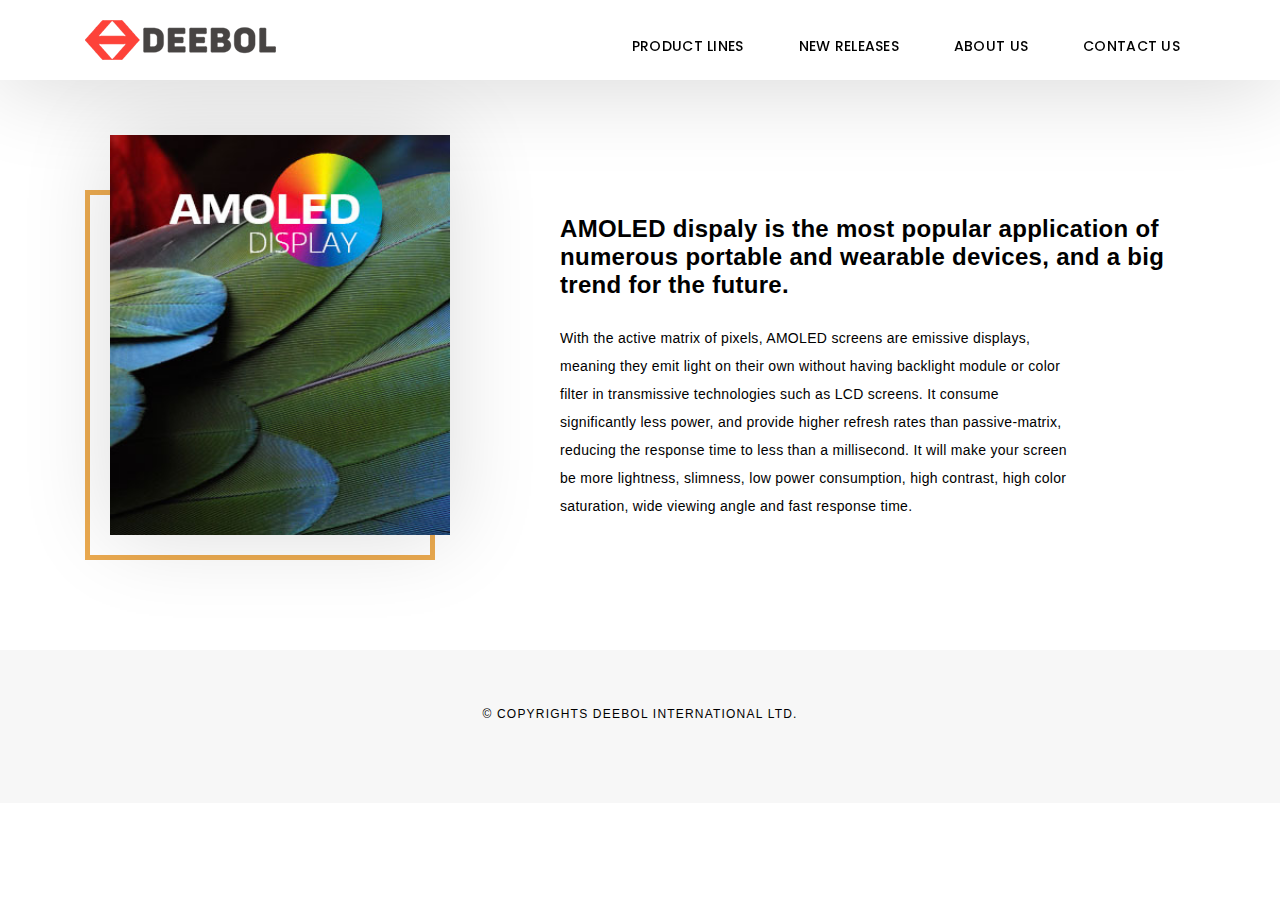
==== index.html @ bd5165ac "homepage update" ====
<!DOCTYPE html>
<html lang="en">

<head>
  <!-- meta -->
  <meta charset="utf-8">
  <meta content="width=device-width, initial-scale=1.0" name="viewport">

  <title>DEEBOL INTERNATIONAL LTD</title>
  <meta content="" name="keywords">
  <meta content="" name="description">

  <!-- Google Fonts -->
  <link href="https://fonts.googleapis.com/css?family=Poppins:300,300i,400,400i,500,500i,600,600i,700,700i|Playfair+Display:400,400i,700,700i,900,900i" rel="stylesheet">

  <!-- Bootstrap CSS File -->
  <link href="lib/bootstrap/css/bootstrap.min.css" rel="stylesheet">

  <!-- Libraries CSS Files -->
  <link href="lib/ionicons/css/ionicons.min.css" rel="stylesheet">
  <link href="lib/owlcarousel/assets/owl.carousel.min.css" rel="stylesheet">
  <link href="lib/magnific-popup/magnific-popup.css" rel="stylesheet">
  <link href="lib/hover/hover.min.css" rel="stylesheet">

  <!-- Main Stylesheet File -->
  <link href="css/style.css" rel="stylesheet">

  <!-- Responsive css -->
  <link href="css/responsive.css" rel="stylesheet">

  <!-- Favicon -->
  <link rel="shortcut icon" href="images/favicon.png">

  <!-- =======================================================
    Theme Name: Folio
    Theme URL: https://bootstrapmade.com/folio-bootstrap-portfolio-template/
    Author: BootstrapMade.com
    Author URL: https://bootstrapmade.com
  ======================================================= -->
</head>

<body>

  <!-- start section navbar -->
  <nav id="main-nav">
    <div class="row">
      <div class="container">

        <div class="logo">
          <a href="index.html"><img src="images/logo.png" alt="logo"></a>
        </div>

        <div class="responsive"><i data-icon="m" class="ion-navicon-round"></i></div>

        <ul class="nav-menu list-unstyled">
          <li><a href="products.html" class="smoothScroll">PRODUCT LINES</a></li>
          <li><a href="news.html" class="smoothScroll">NEW RELEASES</a></li>
          <li><a href="about.html" class="smoothScroll">ABOUT US</a></li>
          <li><a href="contact.html" class="smoothScroll">CONTACT US</a></li>
        </ul>

      </div>
    </div>
  </nav>
  <!-- End section navbar -->


  <!-- start section header -->
  
  <!-- End section header -->


  <!-- start section about us -->
  <div id="ad" class="paddsection">
    <div class="container">
      <div class="row justify-content-between">

        <div class="col-lg-4 ">
          <div class="div-img-bg">
            <div class="ad-img">
              <img src="images/show.jpg" class="img-responsive" alt="ad show">
            </div>
          </div>
        </div>

        <div class="col-lg-7">
          <div class="ad-descr">

            <p class="p-heading">AMOLED dispaly is the most popular application of numerous portable and wearable devices, and a big trend for the future. </p>
            <p class="separator">With the active matrix of pixels, AMOLED screens are emissive displays, meaning they emit light on their own without having backlight module or color filter in transmissive technologies such as LCD screens. It consume significantly less power, and provide higher refresh rates than passive-matrix, reducing the response time to less than a millisecond. It will make your screen be more lightness, slimness, low power consumption, high contrast, high color saturation, wide viewing angle and fast response time.</p>

          </div>

        </div>
      </div>
    </div>
  </div>
  <!-- end section about us -->


  <!-- start section footer -->
  <div id="footer" class="text-center">
    <div class="container">
      <p>&copy; Copyrights Deebol International Ltd.</p>

    </div>
  </div>
  <!-- End section footer -->

  <!-- JavaScript Libraries -->
  <script src="lib/jquery/jquery.min.js"></script>
  <script src="lib/jquery/jquery-migrate.min.js"></script>
  <script src="lib/bootstrap/js/bootstrap.bundle.min.js"></script>
  <script src="lib/typed/typed.js"></script>
  <script src="lib/owlcarousel/owl.carousel.min.js"></script>
  <script src="lib/magnific-popup/magnific-popup.min.js"></script>
  <script src="lib/isotope/isotope.pkgd.min.js"></script>

  <!-- Contact Form JavaScript File -->
  <script src="contactform/contactform.js"></script>

  <!-- Template Main Javascript File -->
  <script src="js/main.js"></script>

</body>

</html>
---- css/style.css ----
/*
  Theme Name: Folio
  Theme URL: https://bootstrapmade.com/folio-bootstrap-portfolio-template/
  Author: BootstrapMade.com
  Author URL: https://bootstrapmade.com
*/

/*  General Styling
/*-----------------------------------------------------------------------------------*/

body {
  background: #ffffff;
  
  font-family: Arial, 'Poppins', helvetica;
  font-size: 15px;
  font-weight: 300;
  line-height: 20px;
  letter-spacing: 0.02em;
  overflow-x: hidden;
  margin: 0 auto;
  padding: 0;
  -moz-box-sizing: border-box;
  -ms-box-sizing: border-box;
  -o-box-sizing: border-box;
  -webkit-box-sizing: border-box;
  box-sizing: border-box;
}

h1, h2, h3, h4, h5, h6 {
  margin: 0;
}

h2 {
  color: #292929;
  font-weight: 600;
}

h4 {
  color: #292929;
  font-size: 14px;
  font-weight: 600;
}

a {
  color: #292929;
  text-decoration: none !important;
  -moz-transition: all 0.5s ease-in-out 0s;
  -ms-transition: all 0.5s ease-in-out 0s;
  -o-transition: all 0.5s ease-in-out 0s;
  -webkit-transition: all 0.5s ease-in-out 0s;
  transition: all 0.5s ease-in-out 0s;
}

a:hover {
  -moz-transition: all 0.5s ease-in-out 0s;
  -ms-transition: all 0.5s ease-in-out 0s;
  -o-transition: all 0.5s ease-in-out 0s;
  -webkit-transition: all 0.5s ease-in-out 0s;
  transition: all 0.5s ease-in-out 0s;
}

a:hover, a:focus {
  color: #EBAA50;
  text-decoration: underline;
}

nav ul li a {
  padding: 2px 0 0 0;
  position: relative;
  display: block;
  font-size: 12px;
  color: #ff0000;
  letter-spacing: 0.1em;
  font-weight: 500;
  line-height: 14px;
  text-transform: uppercase;
  -moz-transition: all 0.5s ease-in-out 0s;
  -ms-transition: all 0.5s ease-in-out 0s;
  -o-transition: all 0.5s ease-in-out 0s;
  -webkit-transition: all 0.5s ease-in-out 0s;
  transition: all 0.5s ease-in-out 0s;
}

p {
  margin: 25px 0;
  padding: 0;
  font-size: 14px;
  color: #000;
  line-height: 28px;
}

::-moz-selection {
  background: #EBAA50;
  color: #fff;
}

::selection {
  background: #EBAA50;
  color: #fff;
}

.btn {
  background: #333;
  border: medium none;
  border-radius: 0;
  color: #fff;
  font-size: 12px;
  height: 50px;
  line-height: 50px;
  padding: 0 30px;
  text-transform: uppercase;
}

.btn:hover, .btn:focus {
  color: #fff;
}

.padDiv {
  padding: 30px 20px;
}

.section-title {
  margin-bottom: 70px;
}

.section-title h2 {
  font-size: 25px;
  letter-spacing: 2px;
  text-transform: uppercase;
}

.form-control {
  background-color: transparent;
  border: 1px solid #999;
  border-radius: 0;
  color: #999999;
  font-size: 12px;
  font-weight: 500;
  height: 50px;
  letter-spacing: 0.1em;
  padding-left: 10px;
  margin: 0 0 25px 0;
  line-height: 14px;
  text-transform: uppercase;
}

.form-control:focus {
  box-shadow: none;
  outline: 0 none;
}

.paddsection {
  padding-top: 90px;
  padding-bottom: 90px;
}

.paddsections {
  padding-top: 90px;
  padding-bottom: 90px !important;
}

.hvr-shutter-in-horizontal::before {
  background: #333;
}

.hvr-shutter-in-horizontal:hover {
  background: #EBAA50;
}

.mb-30 {
  margin-bottom: 30px;
}

/*-----------------------------------------------------------------------------------*/
/*  Navbar Top
/*-----------------------------------------------------------------------------------*/

nav {
  position: fixed;
  background: #fff;
  z-index: 1000;
  width: 100%;
  padding: 20px;
  display: none;
  -webkit-box-shadow: 0px 2px 92px 0px rgba(0, 0, 0, 0.18);
  -moz-box-shadow: 0px 2px 92px 0px rgba(0, 0, 0, 0.18);
  box-shadow: 0px 2px 92px 0px rgba(0, 0, 0, 0.18);
}

.nav-menu {
  float: right;
  line-height: 32px;
  margin-bottom: 0;
  padding-top: 16px;
}

nav ul li {
  float: left;
  margin-right: 15px;
  font-family: Verdana, 'Poppins', sans-serif;
  font-size: 14px;
  margin-left: 40px;
}

nav ul li a {
  padding: 2px 0 0 0;
  position: relative;
  display: block;
  font-size: 14px;
  color: #000;
  font-family: Verdana, 'Poppins', helvetica;
  font-weight: 500;
  line-height: 16px;
  text-transform: uppercase;
  letter-spacing: 0.02em;
  text-transform: capitalize;
}

.logo {
  float: left;
}

.logo img {
  width: 191px;
  height: 40px;
}

.responsive {
  display: none;
  font-size: 23px;
}

.active {
  color: #afafaf;
}

/*----------------------------------------------------------------------------------*/
/*  Header
/*-----------------------------------------------------------------------------------*/


/*-----------------------------------------------------------------------------------*/
/*  Index-Ad
/*-----------------------------------------------------------------------------------*/

#ad {
  width: 100%;
  height: auto;
  background: #fff;
  padding-top: 190px;
}

#ad .div-img-bg {
  padding-bottom: 20px;
  border: 5px solid #EBAA50;
}

#ad .div-img-bg .ad-img img {
  width: 100%;
  box-shadow: 0px 0px 85px 0px rgba(0, 0, 0, 0.14);
  margin-top: -60px;
  margin-left: 20px;
  height: 400px;
  object-fit: cover;
}

#ad .ad-descr .p-heading {
  font-family: Arial,'Playfair Display', serif;
  font-size: 24px;
  font-weight: Bold;
  text-align: left;
}

#ad .ad-descr .separator {
  max-width: 80%;
  margin-bottom: 0;
  text-align: left;
}

/*-----------------------------------------------------------------------------------*/
/*   Services
/*-----------------------------------------------------------------------------------*/

#services {
  background: #f7f7f7;
  position: relative;
  padding-bottom: 80px;
}

.owl-item {
  float: left;
}
.services-block span {
  margin: 10px 0;
  position: relative;
  font-size: 13px;
  color: #292929;
  letter-spacing: 0.1em;
  font-weight: 500;
  text-transform: uppercase;
  display: block;
}

.services-block .separator {
  margin: 0;
  font-size: 13px;
  line-height: 22px;
}

.services-block i {
  font-size: 44px;
  color: #EBAA50;
  line-height: 44px;
}


.services-carousel  .owl-stage-outer {
  overflow: hidden;
}

.services-carousel .owl-dots {
  margin-top: 5px;
  text-align: center;
}

.services-carousel .owl-dot {
  display: inline-block;
  margin: 0 5px;
  width: 12px !important;
  height: 12px !important;
  border-radius: 50%;
  border: 0;
  padding: 0 !important;
  background-color: #ddd;
  cursor: pointer;
}

.services-carousel .owl-dot.active {
  background-color: #EBAA50;
}

.owl-nav {
  display: none;
}


/*-----------------------------------------------------------------------------------*/
/*  Portfolio
/*-----------------------------------------------------------------------------------*/

#portfolio {
  position: relative;
  padding-bottom: 50px;
}



#portfolio .portfolio-list {
  margin: 50px 0 50px 0;
  
}

#portfolio .portfolio-list .nav {
  display: inline-block;
  margin: 0;
}

#portfolio .portfolio-list .nav li {
  margin: 0 40px 0 0;
  float: left;
  font-size: 14px;
  color: #999999;
  line-height: 16px;
  cursor: pointer;
  font-family: 'Poppins', helvetica;
  font-weight: 500;
  letter-spacing: 0.02em;
  text-transform: capitalize;
  -moz-transition: all 0.5s ease-in-out 0s;
  -ms-transition: all 0.5s ease-in-out 0s;
  -o-transition: all 0.5s ease-in-out 0s;
  -webkit-transition: all 0.5s ease-in-out 0s;
  transition: all 0.5s ease-in-out 0s;
}

#portfolio .portfolio-list .nav li:hover, #portfolio .portfolio-list .nav li.filter-active  {
  color: #EBAA50;
  -moz-transition: all 0.5s ease-in-out 0s;
  -ms-transition: all 0.5s ease-in-out 0s;
  -o-transition: all 0.5s ease-in-out 0s;
  -webkit-transition: all 0.5s ease-in-out 0s;
  transition: all 0.5s ease-in-out 0s;
}

#portfolio .portfolio-container {
  display: inline-block;
  margin-bottom: 50px;
  width: 100%;
  
}

.portfolio-thumbnail {
  margin-bottom: 30px;
  overflow: hidden;
}

.portfolio-thumbnail img {
  max-width: 100%;
}

#portfolio .section-note{
  position: relative;
  background-color: pink;
  border-radius:20%;
  
}

/*-----------------------------------------------------------------------------------*/
/*  Journal
/*-----------------------------------------------------------------------------------*/

#journal,  #journal-blog {
  height: auto;
  width: 100%;
  background: #f7f7f7;
  padding-bottom: 60px;
  position: relative;
}

#journal-blog {
  background: #fff;
  padding-bottom: 30px;
}

#journal .journal-block {
  display: inline-block;
  height: auto;
  width: 100%;
  padding-top: 80px;
}

#journal .journal-block .journal-info {
  position: relative;
}

.journal-block .journal-info img {
  max-width: 100%;
}

.journal-block .journal-info .journal-txt {
  padding: 25px 0px;
  position: relative;
}

.journal-block .journal-info .journal-txt h4 a {
  display: block;
  font-size: 19px;
  line-height: 24px;
  margin: 0 0 13px 0;
  font-weight: 500;
  color: #292929;
  -moz-transition: all 0.5s ease-in-out 0s;
  -ms-transition: all 0.5s ease-in-out 0s;
  -o-transition: all 0.5s ease-in-out 0s;
  -webkit-transition: all 0.5s ease-in-out 0s;
  transition: all 0.5s ease-in-out 0s;
}

.journal-block .journal-info .journal-txt h4 a:hover {
  color: #EBAA50;
  -moz-transition: all 0.5s ease-in-out 0s;
  -ms-transition: all 0.5s ease-in-out 0s;
  -o-transition: all 0.5s ease-in-out 0s;
  -webkit-transition: all 0.5s ease-in-out 0s;
  transition: all 0.5s ease-in-out 0s;
}

.journal-block .journal-info .journal-txt p {
  margin: 0;
  font-size: 14px;
  line-height: 24px;
}

/*-----------------------------------------------------------------------------------*/
/*  About-us
/*-----------------------------------------------------------------------------------*/

#about {
  width: 100%;
  height: auto;
  background: #fff;
  padding-top: 190px;
}

#about .div-img-bg {
  padding-top: 10px;
  border: 3px solid #EBAA50;
}

#about .div-img-bg .about-img img {
  width: 100%;
  box-shadow: 0px 0px 85px 0px rgba(0, 0, 0, 0.14);
  margin-bottom: -20px;
  margin-left: 10px;
  height: 400px;
  object-fit: cover;
}

#about .about-descr .p-heading {
  font-family: Arial,'Playfair Display', serif;
  font-size: 24px;
  font-weight: Bold;
  text-align: left;
}

#about .about-descr .separator {
  max-width: 80%;
  margin-bottom: 0;
  text-align: left;
  text-indent:2em;
}

/*-----------------------------------------------------------------------------------*/
/*  Contact
/*-----------------------------------------------------------------------------------*/

#contact {
  height: auto;
  width: 100%;
  padding-top: 190px;
}

.contact-details {
  list-style: none;
  margin: 0;
  padding: 0;
}

.contact-details li {
  padding-bottom: 10px;
}



/*-----------------------------------------------------------------------------------*/
/*  Footer
/*-----------------------------------------------------------------------------------*/

#footer {
  background: #f7f7f7;
  padding-top: 50px;
  padding-bottom: 50px;
}

#footer .socials-media {
  width: 100%;
}

#footer .socials-media ul {
  display: inline-block;
  float: none;
  margin: 0 0 20px 0;
}

#footer .socials-media ul li {
  float: left;
  margin-left: 10px;
  margin-right: 10px;
}

#footer .socials-media ul li a {
  font-size: 24px;
  color: #999;
  letter-spacing: 0.1em;
  font-weight: 500;
  background: transparent;
  text-transform: uppercase;
  -moz-transition: all 0.5s ease-in-out 0s;
  -ms-transition: all 0.5s ease-in-out 0s;
  -o-transition: all 0.5s ease-in-out 0s;
  -webkit-transition: all 0.5s ease-in-out 0s;
  transition: all 0.5s ease-in-out 0s;
}

#footer .socials-media ul li a:hover {
  color: #EBAA50;
  -moz-transition: all 0.5s ease-in-out 0s;
  -ms-transition: all 0.5s ease-in-out 0s;
  -o-transition: all 0.5s ease-in-out 0s;
  -webkit-transition: all 0.5s ease-in-out 0s;
  transition: all 0.5s ease-in-out 0s;
}

#footer p {
  font-size: 12px;
  letter-spacing: 0.1em;
  font-weight: 500;
  margin-top: 0;
  text-transform: uppercase;
}

.credits {
  font-size: 13px;
}
---- css/responsive.css ----
/** Width between 1200x to 0
 *  ~~~~~~~~~~~~~~~~~~~~~~~~~~~~~~~~~~~~
 */

@media (min-width: 1200px) {

}

/** Width between 992px to 1199px
 *  ~~~~~~~~~~~~~~~~~~~~~~~~~~~~~~~~~~~~
 */

@media (min-width: 992px) and (max-width: 1199px) {
  
}

/** Width between 768px to 991px
 *  ~~~~~~~~~~~~~~~~~~~~~~~~~~~~~~~~~~~~
 */

@media (min-width: 768px) and (max-width: 991px) {
  /* Navbar */
  nav {
    padding: 10px 15px;
  }
  .nav-menu {
    margin-top: 40px;
    display: none;
    float: none;
    width: 100%;
  }
  .nav-menu li {
    float: none;
    width: 100%;
    text-align: center;
    border-top: 1px solid #f7f7f7;
    line-height: 45px;
    margin-left: 0;
    padding-top: 10px;
    padding-bottom: 10px;
  }
  .responsive {
    float: right;
    padding-top: 15px;
    display: block;
  }
  /* About */
  .head-info .header-content .cmaster h1 {
    font-size: 32px;
  }
  #about .div-img-bg {
    padding: 0;
  }
  #about .div-img-bg .about-img img {
    margin-top: 0%;
    margin-left: calc(0% - 0px);
  }
  #about .about-descr .p-heading {
    font-size: 20px;
  }
  #about .about-descr .separator {
    max-width: 100%;
    margin-bottom: 0;
  }
  /* portfolio */
  #portfolio .portfolio-list .nav li {
    float: none;
    margin: 20px;
    display: inline-block;
  }
  /* journal */
  #journal .journal-block .journal-info {
    margin-bottom: 30px;
  }
  /* Contact */
  .contact-contact {
    margin-bottom: 30px;
  }
  /* Footer */
  #footer .socials-media ul li {
    margin-right: 0;
    margin-left: 0;
    float: none;
    display: inline-block;
  }
}

/** Width between 767px to 0
 *  ~~~~~~~~~~~~~~~~~~~~~~~~~~~~~~~~~~~~
 */

@media (max-width: 767px) {
  /* Navbar */
  nav {
    padding: 20px 15px;
  }
  .nav-menu {
    margin-top: 40px;
    display: none;
    float: none;
    width: 100%;
  }
  .nav-menu li {
    float: none;
    width: 100%;
    text-align: center;
    border-top: 1px solid #f7f7f7;
    line-height: 45px;
    margin-left: 0;
    padding-top: 10px;
    padding-bottom: 10px;
  }
  .responsive {
    float: right;
    padding-top: 15px;
    display: block;
  }
  /* About */
  .head-info .header-content h1 {
    font-size: 32px;
  }
  #about .div-img-bg {
    padding: 0;
  }
  #about .div-img-bg .about-img img {
    margin-top: 0%;
    margin-left: calc(0% - 0px);
  }
  #about .about-descr .p-heading {
    font-size: 20px;
  }
  #about .about-descr .separator {
    max-width: 100%;
    margin-bottom: 0;
  }
  /* portfolio */
  #portfolio .portfolio-list .nav li {
    float: none;
    margin: 20px;
    display: inline-block;
  }
  /* journal */
  #journal .journal-block .journal-info {
    margin-bottom: 30px;
  }
  /* Contact */
  .contact-contact {
    margin-bottom: 30px;
  }
  /* Footer */
  #footer .socials-media ul li {
    margin-right: 0;
    margin-left: 0;
    float: none;
    display: inline-block;
  }
}

/** Width between 600px to 0
 *  ~~~~~~~~~~~~~~~~~~~~~~~~~~~~~~~~~~~~
 */

@media (max-width: 600px) {
  /* Navbar */
  nav {
    padding: 20px 15px;
  }
  .nav-menu {
    margin-top: 40px;
    display: none;
    float: none;
    width: 100%;
  }
  .nav-menu li {
    float: none;
    width: 100%;
    text-align: center;
    border-top: 1px solid #f7f7f7;
    line-height: 45px;
    margin-left: 0;
    padding-top: 10px;
    padding-bottom: 10px;
  }
  .responsive {
    float: right;
    padding-top: 15px;
    display: block;
  }
  /* About */
  .head-info .header-content h1 {
    font-size: 32px;
  }
  #about .div-img-bg {
    padding: 0;
  }
  #about .div-img-bg .about-img img {
    margin-top: 0%;
    margin-left: calc(0% - 0px);
  }
  #about .about-descr .p-heading {
    font-size: 20px;
  }
  #about .about-descr .separator {
    max-width: 100%;
    margin-bottom: 0;
  }
  /* portfolio */
  #portfolio .portfolio-list .nav li {
    float: none;
    margin: 10px;
    display: inline-block;
  }
  /* journal */
  #journal .journal-block .journal-info {
    margin-bottom: 30px;
  }
  /* Contact */
  .contact-contact {
    margin-bottom: 30px;
  }
  /* Footer */
  #footer .socials-media ul li {
    margin-right: 0;
    margin-left: 0;
    float: none;
    display: inline-block;
  }
}

/** Width between 480px to 0
 *  ~~~~~~~~~~~~~~~~~~~~~~~~~~~~~~~~~~~~
 */

@media (max-width: 480px) {
  /* Navbar */
  nav {
    padding: 20px 15px;
  }
  .nav-menu {
    margin-top: 40px;
    display: none;
    float: none;
    width: 100%;
  }
  .nav-menu li {
    float: none;
    width: 100%;
    text-align: center;
    border-top: 1px solid #f7f7f7;
    line-height: 45px;
    margin-left: 0;
    padding-top: 10px;
    padding-bottom: 10px;
  }
  .responsive {
    float: right;
    padding-top: 15px;
    display: block;
  }
  /* About */
  .head-info .header-content h1 {
    font-size: 32px;
  }
  #about .div-img-bg {
    padding: 0;
  }
  #about .div-img-bg .about-img img {
    margin-top: 0%;
    margin-left: calc(0% - 0px);
  }
  #about .about-descr .p-heading {
    font-size: 20px;
  }
  #about .about-descr .separator {
    max-width: 100%;
    margin-bottom: 0;
  }
  /* portfolio */
  #portfolio .portfolio-list .nav li {
    float: none;
    margin: 20px;
  }
  /* journal */
  #journal .journal-block .journal-info {
    margin-bottom: 30px;
  }
  /* Contact */
  .contact-contact {
    margin-bottom: 30px;
  }
  /* Footer */
  #footer .socials-media ul li {
    margin-right: 0;
    margin-left: 0;
    float: none;
    display: inline-block;
  }
}

/** Width between 320px to 0
 *  ~~~~~~~~~~~~~~~~~~~~~~~~~~~~~~~~~~~~
 */

@media (max-width: 320px) {
  /* Navbar */
  nav {
    padding: 20px 15px;
  }
  .nav-menu {
    margin-top: 40px;
    display: none;
    float: none;
    width: 100%;
  }
  .nav-menu li {
    float: none;
    width: 100%;
    text-align: center;
    border-top: 1px solid #f7f7f7;
    line-height: 45px;
    margin-left: 0;
    padding-top: 10px;
    padding-bottom: 10px;
  }
  .responsive {
    float: right;
    padding-top: 15px;
    display: block;
  }
  /* About */
  .head-info .header-content h1 {
    font-size: 32px;
  }
  #about .div-img-bg {
    padding: 0;
  }
  #about .div-img-bg .about-img img {
    margin-top: 0%;
    margin-left: calc(0% - 0px);
  }
  #about .about-descr .p-heading {
    font-size: 20px;
  }
  #about .about-descr .separator {
    max-width: 100%;
    margin-bottom: 0;
  }
  /* portfolio */
  #portfolio .portfolio-list .nav li {
    float: none;
    margin: 20px;
  }
  /* journal */
  #journal .journal-block .journal-info {
    margin-bottom: 30px;
  }
  /* Contact */
  .contact-contact {
    margin-bottom: 30px;
  }
  /* Footer */
  #footer .socials-media ul li {
    margin-right: 0;
    margin-left: 0;
    float: none;
    display: inline-block;
  }
  /* Single page */
  .entry-comments-body span {
    display: inline-block;
    margin-right: 0;
  }
}
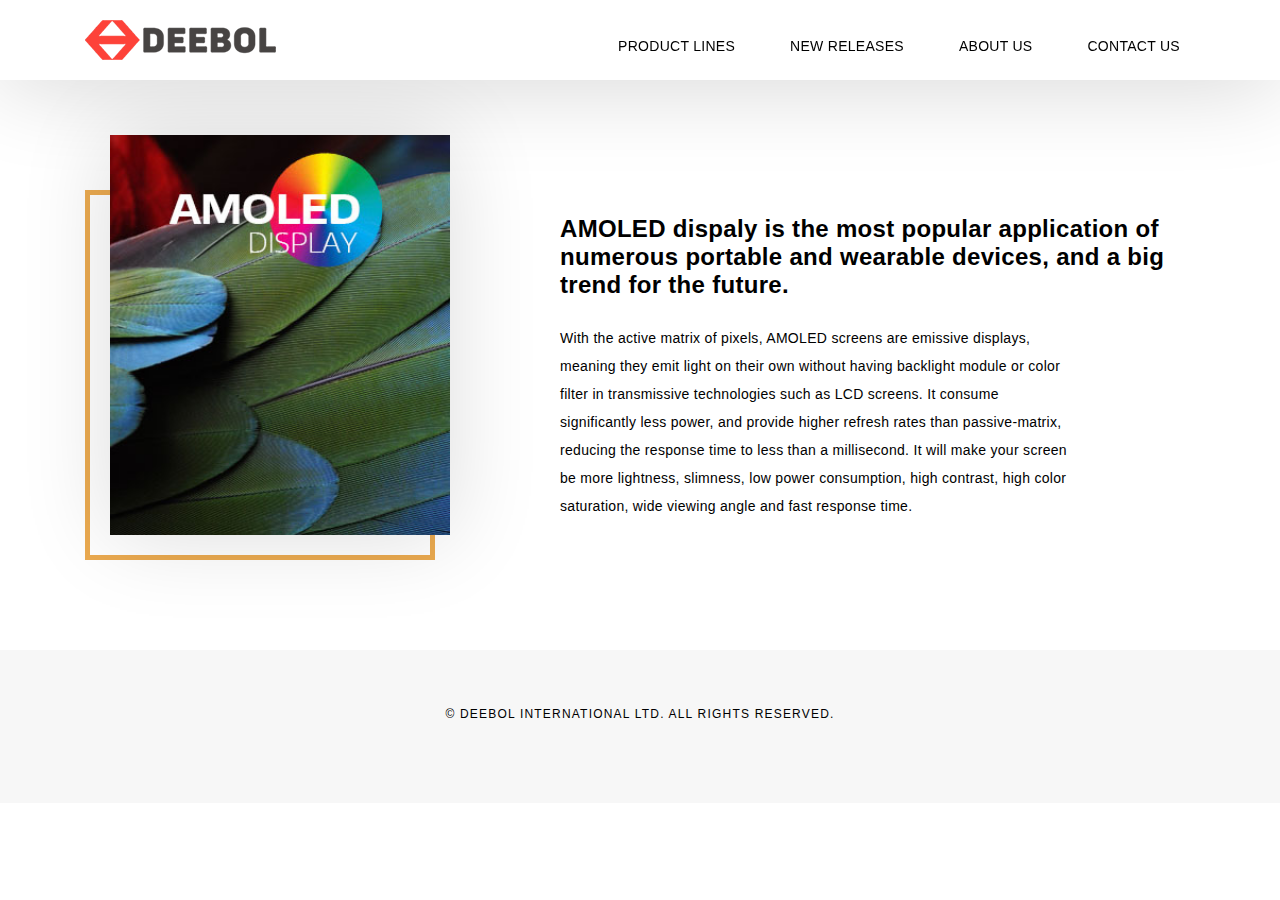
==== commit 18bd9668: "Update index.html" ====
--- a/index.html
+++ b/index.html
@@ -4,14 +4,10 @@
 <head>
   <!-- meta -->
   <meta charset="utf-8">
-  <meta content="width=device-width, initial-scale=1.0" name="viewport">
-
-  <title>DEEBOL INTERNATIONAL LTD</title>
-  <meta content="" name="keywords">
-  <meta content="" name="description">
-
-  <!-- Google Fonts -->
-  <link href="https://fonts.googleapis.com/css?family=Poppins:300,300i,400,400i,500,500i,600,600i,700,700i|Playfair+Display:400,400i,700,700i,900,900i" rel="stylesheet">
+  <meta name="viewport" content="width=device-width, initial-scale=1.0" >
+  <title>Deebol International Ltd</title>
+  <meta name="keywords" content="Deebol" >
+  <meta name="description" content="Deebol international ltd." >
 
   <!-- Bootstrap CSS File -->
   <link href="lib/bootstrap/css/bootstrap.min.css" rel="stylesheet">
@@ -30,13 +26,6 @@
 
   <!-- Favicon -->
   <link rel="shortcut icon" href="images/favicon.png">
-
-  <!-- =======================================================
-    Theme Name: Folio
-    Theme URL: https://bootstrapmade.com/folio-bootstrap-portfolio-template/
-    Author: BootstrapMade.com
-    Author URL: https://bootstrapmade.com
-  ======================================================= -->
 </head>
 
 <body>
@@ -46,10 +35,7 @@
     <div class="row">
       <div class="container">
 
-        <div class="logo">
-          <a href="index.html"><img src="images/logo.png" alt="logo"></a>
-        </div>
-
+        <div class="logo"><a href="index.html"><img src="images/logo.png" alt="logo"></a></div>
         <div class="responsive"><i data-icon="m" class="ion-navicon-round"></i></div>
 
         <ul class="nav-menu list-unstyled">
@@ -64,12 +50,6 @@
   </nav>
   <!-- End section navbar -->
 
-
-  <!-- start section header -->
-  
-  <!-- End section header -->
-
-
   <!-- start section about us -->
   <div id="ad" class="paddsection">
     <div class="container">
@@ -77,21 +57,17 @@
 
         <div class="col-lg-4 ">
           <div class="div-img-bg">
-            <div class="ad-img">
-              <img src="images/show.jpg" class="img-responsive" alt="ad show">
-            </div>
+            <div class="ad-img"><img src="images/show.jpg" class="img-responsive" alt="ad show"></div>
           </div>
         </div>
 
         <div class="col-lg-7">
           <div class="ad-descr">
-
             <p class="p-heading">AMOLED dispaly is the most popular application of numerous portable and wearable devices, and a big trend for the future. </p>
             <p class="separator">With the active matrix of pixels, AMOLED screens are emissive displays, meaning they emit light on their own without having backlight module or color filter in transmissive technologies such as LCD screens. It consume significantly less power, and provide higher refresh rates than passive-matrix, reducing the response time to less than a millisecond. It will make your screen be more lightness, slimness, low power consumption, high contrast, high color saturation, wide viewing angle and fast response time.</p>
+          </div>
+        </div>
 
-          </div>
-
-        </div>
       </div>
     </div>
   </div>
@@ -100,26 +76,19 @@
 
   <!-- start section footer -->
   <div id="footer" class="text-center">
-    <div class="container">
-      <p>&copy; Copyrights Deebol International Ltd.</p>
-
-    </div>
+    <div class="container"><p>&copy; Deebol International Ltd. All Rights Reserved.</p></div>
   </div>
   <!-- End section footer -->
-
+  
   <!-- JavaScript Libraries -->
   <script src="lib/jquery/jquery.min.js"></script>
   <script src="lib/jquery/jquery-migrate.min.js"></script>
   <script src="lib/bootstrap/js/bootstrap.bundle.min.js"></script>
-  <script src="lib/typed/typed.js"></script>
   <script src="lib/owlcarousel/owl.carousel.min.js"></script>
   <script src="lib/magnific-popup/magnific-popup.min.js"></script>
   <script src="lib/isotope/isotope.pkgd.min.js"></script>
 
-  <!-- Contact Form JavaScript File -->
-  <script src="contactform/contactform.js"></script>
-
-  <!-- Template Main Javascript File -->
+  <!-- Main Javascript File -->
   <script src="js/main.js"></script>
 
 </body>
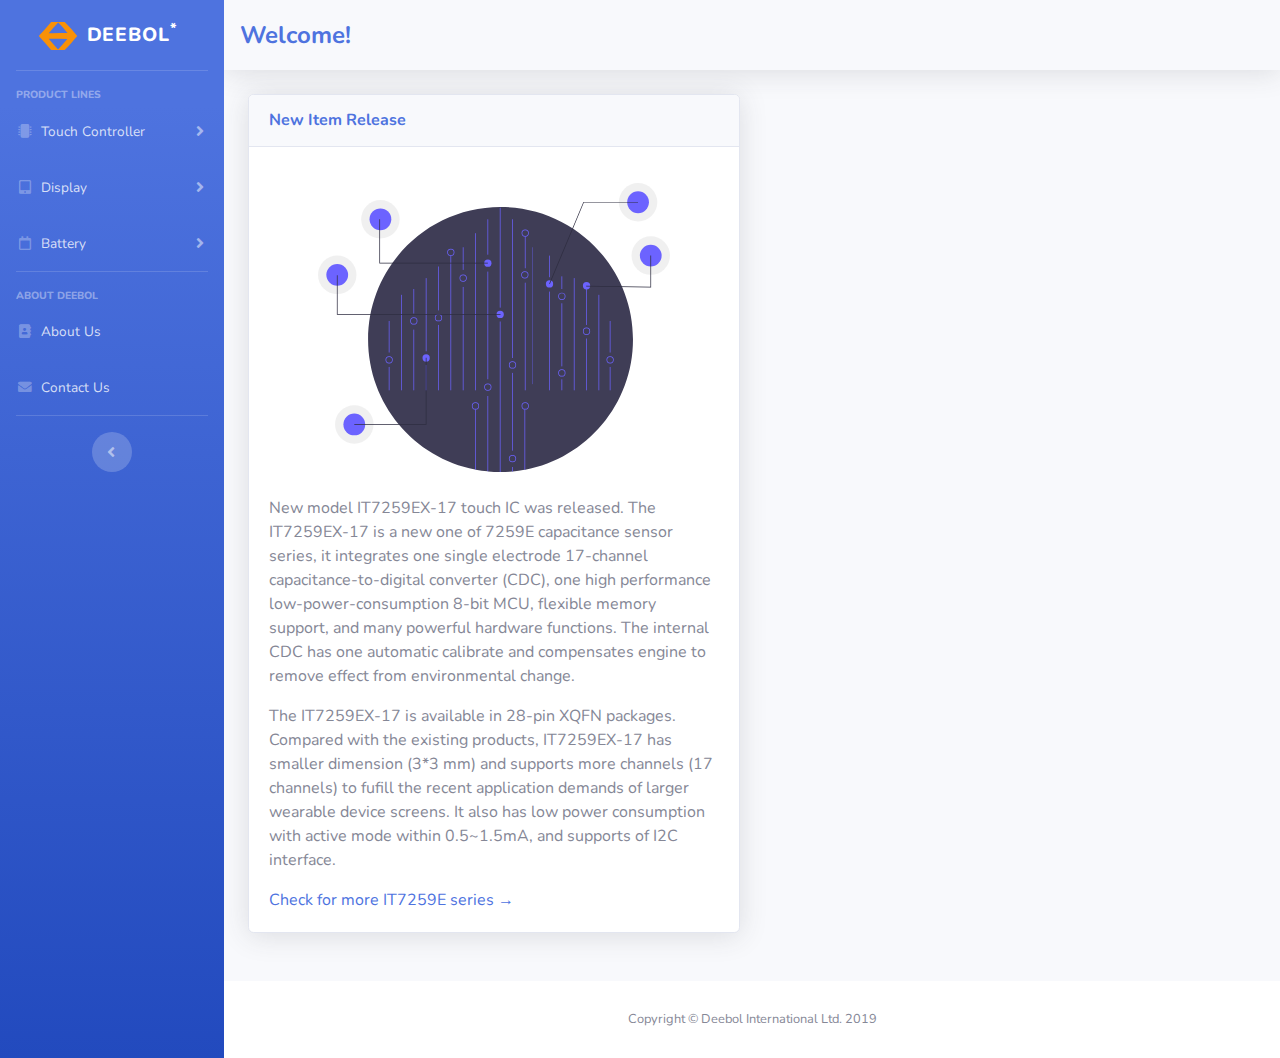
==== commit b27b911d: "UPDATE" ====
--- a/index.html
+++ b/index.html
@@ -1,95 +1,189 @@
 <!DOCTYPE html>
 <html lang="en">
+<head>
+  <meta charset="utf-8">
+  <meta http-equiv="X-UA-Compatible" content="IE=edge">
+  <meta name="viewport" content="width=device-width, initial-scale=1, shrink-to-fit=no">
+  <meta charset="UTF-8">
+  <meta name="keywords" content='DEEBOL, 德意寶, 德意宝'>
+  <meta name="description" content='DEEBOL INTERNATIONAL LTD'>
+   
+  <title>DEEBOL</title>
+  <link rel="shortcut icon" href="images/favicon.png">
 
-<head>
-  <!-- meta -->
-  <meta charset="utf-8">
-  <meta name="viewport" content="width=device-width, initial-scale=1.0" >
-  <title>Deebol International Ltd</title>
-  <meta name="keywords" content="Deebol" >
-  <meta name="description" content="Deebol international ltd." >
+  <!-- Custom fonts & styles-->  
+  <link href="https://fonts.googleapis.com/css?family=Nunito:200,200i,300,300i,400,400i,600,600i,700,700i,800,800i,900,900i" rel="stylesheet"> 
+  <link href="css/fontawesome.all.min.css" rel="stylesheet" type="text/css">
+  <link href="css/sb-admin-2.min.css" rel="stylesheet" type="text/css">
 
-  <!-- Bootstrap CSS File -->
-  <link href="lib/bootstrap/css/bootstrap.min.css" rel="stylesheet">
-
-  <!-- Libraries CSS Files -->
-  <link href="lib/ionicons/css/ionicons.min.css" rel="stylesheet">
-  <link href="lib/owlcarousel/assets/owl.carousel.min.css" rel="stylesheet">
-  <link href="lib/magnific-popup/magnific-popup.css" rel="stylesheet">
-  <link href="lib/hover/hover.min.css" rel="stylesheet">
-
-  <!-- Main Stylesheet File -->
-  <link href="css/style.css" rel="stylesheet">
-
-  <!-- Responsive css -->
-  <link href="css/responsive.css" rel="stylesheet">
-
-  <!-- Favicon -->
-  <link rel="shortcut icon" href="images/favicon.png">
 </head>
 
-<body>
+<body id="page-top">
 
-  <!-- start section navbar -->
-  <nav id="main-nav">
-    <div class="row">
-      <div class="container">
+  <!-- Page Wrapper -->
+  <div id="wrapper">
 
-        <div class="logo"><a href="index.html"><img src="images/logo.png" alt="logo"></a></div>
-        <div class="responsive"><i data-icon="m" class="ion-navicon-round"></i></div>
+    <!-- Sidebar -->
+    <ul class="navbar-nav bg-gradient-primary sidebar sidebar-dark accordion" id="accordionSidebar">
 
-        <ul class="nav-menu list-unstyled">
-          <li><a href="products.html" class="smoothScroll">PRODUCT LINES</a></li>
-          <li><a href="news.html" class="smoothScroll">NEW RELEASES</a></li>
-          <li><a href="about.html" class="smoothScroll">ABOUT US</a></li>
-          <li><a href="contact.html" class="smoothScroll">CONTACT US</a></li>
-        </ul>
+      <!-- Sidebar - Brand -->
+      <a class="sidebar-brand d-flex align-items-center justify-content-center" href="index.html">
+        <div class="sidebar-brand-icon">
+                <img class="img-fluid " style="width: 2.5rem;" src="images/logo.svg" alt="">
+        </div>
+        <div class="sidebar-brand-text mx-2">DEEBOL<sup>*</sup></div>
+      </a>
+
+      <!-- Divider -->
+      <hr class="sidebar-divider">
+
+      <!-- Heading -->
+	  <div class="sidebar-heading">
+        Product Lines
+      </div>
+
+      <!-- Nav Item - Pages Collapse Menu -->
+      <li class="nav-item">
+        <a class="nav-link collapsed" href="#" data-toggle="collapse" data-target="#TouchController" aria-expanded="true" aria-controls="TouchController">
+          <i class="fas fa-fw fa-microchip"></i>
+          <span>Touch Controller</span>
+        </a>
+        <div id="TouchController" class="collapse" aria-labelledby="headingTouchController" data-parent="#accordionSidebar">
+          <div class="bg-white py-2 collapse-inner rounded">
+            <h6 class="collapse-header">Brand of IC:</h6>
+            <a class="collapse-item" href="ite.html">ITE</a>
+          </div>
+        </div>
+      </li>
+	  
+      <!-- Nav Item - Utilities Collapse Menu -->
+      <li class="nav-item">
+        <a class="nav-link collapsed" href="#" data-toggle="collapse" data-target="#Display" aria-expanded="true" aria-controls="Display">
+          <i class="fas fa-fw fa-tablet-alt"></i>
+          <span>Display</span>
+        </a>
+        <div id="Display" class="collapse" aria-labelledby="headingDisplay" data-parent="#accordionSidebar">
+          <div class="bg-white py-2 collapse-inner rounded">
+            <h6 class="collapse-header">List of Display:</h6>
+            <a class="collapse-item" href="display.html">Customized Modules</a>
+          </div>
+        </div>
+      </li>
+	  
+	  <!-- Nav Item - Utilities Collapse Menu -->
+	  <li class="nav-item">
+        <a class="nav-link collapsed" href="#" data-toggle="collapse" data-target="#Battery" aria-expanded="true" aria-controls="Battery">
+          <i class="far fa-fw fa-calendar"></i>
+          <span>Battery</span>
+        </a>
+        <div id="Battery" class="collapse" aria-labelledby="headingBattery" data-parent="#accordionSidebar">
+          <div class="bg-white py-2 collapse-inner rounded">
+            <h6 class="collapse-header">Customized Batteries:</h6>
+            <a class="collapse-item" href="lpb.html">Li-polymer Battery</a>
+          </div>
+        </div>
+      </li>
+
+      <!-- Divider -->
+      <hr class="sidebar-divider">
+
+      <!-- Heading -->
+      <div class="sidebar-heading">
+        About Deebol
+      </div>
+
+     <!-- Nav Item - Tables -->
+      <li class="nav-item">
+        <a class="nav-link" href="about.html">
+          <i class="fas fa-fw fa-address-book"></i>
+          <span>About Us</span></a>
+      </li>
+
+      <!-- Nav Item - Tables -->
+      <li class="nav-item">
+        <a class="nav-link" href="contact.html">
+          <i class="fas fa-fw fa-envelope"></i>
+          <span>Contact Us</span></a>
+      </li>
+
+      <!-- Divider -->
+      <hr class="sidebar-divider d-none d-md-block">
+
+      <!-- Sidebar Toggler (Sidebar) -->
+      <div class="text-center d-none d-md-inline">
+        <button class="rounded-circle border-0" id="sidebarToggle"></button>
+      </div>
+
+    </ul>
+    <!-- End of Sidebar -->
+
+    <!-- Content Wrapper -->
+    <div id="content-wrapper" class="d-flex flex-column">
+
+      <!-- Main Content -->
+      <div id="content">
+
+        <!-- Topbar -->
+		<nav class="navbar navbar-expand navbar-light  topbar mb-4 static-top shadow">
+		<h4 class="m-0 font-weight-bold text-primary">Welcome!</h4>
+		</nav>
+        <!-- End of Topbar -->
+
+        <!-- Begin Page Content -->
+        <div class="container-fluid">
+		
+          <!-- Content Row -->
+          <div class="row">
+
+            <!-- Content Column -->
+			<div class="col-lg-6 mb-4">
+
+              <!-- News -->
+              <div class="card shadow mb-4">
+                <div class="card-header py-3">
+                  <h6 class="m-0 font-weight-bold text-primary">New Item Release</h6>
+                </div>
+                <div class="card-body">
+                  <div class="text-center">
+                    <img class="img-fluid px-3 px-sm-4 mt-3 mb-4" style="width: 25rem;" src="images/news/undraw_hologram_fjwp.svg" alt="">
+                  </div>
+                  <p>New model IT7259EX-17 touch IC was released. The IT7259EX-17 is a new one of 7259E capacitance sensor series,  it integrates one single electrode 17-channel capacitance-to-digital converter (CDC), one high performance low-power-consumption 8-bit MCU, flexible memory support, and many powerful hardware functions. The internal CDC has one automatic calibrate and compensates engine to remove effect from environmental change.</p>
+				  <p>The IT7259EX-17 is available in 28-pin XQFN packages. Compared with the existing products, IT7259EX-17 has smaller dimension (3*3 mm) and supports more channels (17 channels) to fufill the recent application demands of larger wearable device screens. It also has low power consumption with active mode within 0.5~1.5mA, and supports of I2C interface.</p>
+                  <a target="_blank" rel="nofollow" href="ite.html">Check for more IT7259E series &rarr;</a>
+                </div>
+              </div>              
+
+            </div>
+          </div>
+
+        </div>
+        <!-- /.container-fluid -->
 
       </div>
-    </div>
-  </nav>
-  <!-- End section navbar -->
+      <!-- End of Main Content -->
 
-  <!-- start section about us -->
-  <div id="ad" class="paddsection">
-    <div class="container">
-      <div class="row justify-content-between">
-
-        <div class="col-lg-4 ">
-          <div class="div-img-bg">
-            <div class="ad-img"><img src="images/show.jpg" class="img-responsive" alt="ad show"></div>
+      <!-- Footer -->
+      <footer class="sticky-footer bg-white">
+        <div class="container my-auto">
+          <div class="copyright text-center my-auto">
+            <span>Copyright &copy; Deebol International Ltd. 2019</span>
           </div>
         </div>
+      </footer>
+      <!-- End of Footer -->
 
-        <div class="col-lg-7">
-          <div class="ad-descr">
-            <p class="p-heading">AMOLED dispaly is the most popular application of numerous portable and wearable devices, and a big trend for the future. </p>
-            <p class="separator">With the active matrix of pixels, AMOLED screens are emissive displays, meaning they emit light on their own without having backlight module or color filter in transmissive technologies such as LCD screens. It consume significantly less power, and provide higher refresh rates than passive-matrix, reducing the response time to less than a millisecond. It will make your screen be more lightness, slimness, low power consumption, high contrast, high color saturation, wide viewing angle and fast response time.</p>
-          </div>
-        </div>
+    </div>
+    <!-- End of Content Wrapper -->
 
-      </div>
-    </div>
   </div>
-  <!-- end section about us -->
+  <!-- End of Page Wrapper -->
 
+  <!-- Bootstrap core JavaScript-->
+        <script src="js/jquery-3.4.1.min.js"></script>
+        <script src="js/bootstrap.bundle.min.js"></script>
 
-  <!-- start section footer -->
-  <div id="footer" class="text-center">
-    <div class="container"><p>&copy; Deebol International Ltd. All Rights Reserved.</p></div>
-  </div>
-  <!-- End section footer -->
-  
-  <!-- JavaScript Libraries -->
-  <script src="lib/jquery/jquery.min.js"></script>
-  <script src="lib/jquery/jquery-migrate.min.js"></script>
-  <script src="lib/bootstrap/js/bootstrap.bundle.min.js"></script>
-  <script src="lib/owlcarousel/owl.carousel.min.js"></script>
-  <script src="lib/magnific-popup/magnific-popup.min.js"></script>
-  <script src="lib/isotope/isotope.pkgd.min.js"></script>
-
-  <!-- Main Javascript File -->
-  <script src="js/main.js"></script>
+  <!-- Custom scripts for all pages-->
+        <script src="js/sb-admin-2.min.js"></script>
 
 </body>
 
--- a/css/sb-admin-2.min.css
+++ b/css/sb-admin-2.min.css
@@ -0,0 +1,10 @@
+/*!
+ * Start Bootstrap - SB Admin 2 v4.0.7 (https://startbootstrap.com/template-overviews/sb-admin-2)
+ * Copyright 2013-2019 Start Bootstrap
+ * Licensed under MIT (https://github.com/BlackrockDigital/startbootstrap-sb-admin-2/blob/master/LICENSE)
+ *//*!
+ * Bootstrap v4.3.1 (https://getbootstrap.com/)
+ * Copyright 2011-2019 The Bootstrap Authors
+ * Copyright 2011-2019 Twitter, Inc.
+ * Licensed under MIT (https://github.com/twbs/bootstrap/blob/master/LICENSE)
+ */:root{--blue:#4e73df;--indigo:#6610f2;--purple:#6f42c1;--pink:#e83e8c;--red:#e74a3b;--orange:#fd7e14;--yellow:#f6c23e;--green:#1cc88a;--teal:#20c9a6;--cyan:#36b9cc;--white:#fff;--gray:#858796;--gray-dark:#5a5c69;--primary:#4e73df;--secondary:#858796;--success:#1cc88a;--info:#36b9cc;--warning:#f6c23e;--danger:#e74a3b;--light:#f8f9fc;--dark:#5a5c69;--breakpoint-xs:0;--breakpoint-sm:576px;--breakpoint-md:768px;--breakpoint-lg:992px;--breakpoint-xl:1200px;--font-family-sans-serif:"Nunito",-apple-system,BlinkMacSystemFont,"Segoe UI",Roboto,"Helvetica Neue",Arial,sans-serif,"Apple Color Emoji","Segoe UI Emoji","Segoe UI Symbol","Noto Color Emoji";--font-family-monospace:SFMono-Regular,Menlo,Monaco,Consolas,"Liberation Mono","Courier New",monospace}*,::after,::before{box-sizing:border-box}html{font-family:sans-serif;line-height:1.15;-webkit-text-size-adjust:100%;-webkit-tap-highlight-color:transparent}article,aside,figcaption,figure,footer,header,hgroup,main,nav,section{display:block}body{margin:0;font-family:Nunito,-apple-system,BlinkMacSystemFont,"Segoe UI",Roboto,"Helvetica Neue",Arial,sans-serif,"Apple Color Emoji","Segoe UI Emoji","Segoe UI Symbol","Noto Color Emoji";font-size:1rem;font-weight:400;line-height:1.5;color:#858796;text-align:left;background-color:#fff}[tabindex="-1"]:focus{outline:0!important}hr{box-sizing:content-box;height:0;overflow:visible}h1,h2,h3,h4,h5,h6{margin-top:0;margin-bottom:.5rem}p{margin-top:0;margin-bottom:1rem}abbr[data-original-title],abbr[title]{text-decoration:underline;-webkit-text-decoration:underline dotted;text-decoration:underline dotted;cursor:help;border-bottom:0;-webkit-text-decoration-skip-ink:none;text-decoration-skip-ink:none}address{margin-bottom:1rem;font-style:normal;line-height:inherit}dl,ol,ul{margin-top:0;margin-bottom:1rem}ol ol,ol ul,ul ol,ul ul{margin-bottom:0}dt{font-weight:700}dd{margin-bottom:.5rem;margin-left:0}blockquote{margin:0 0 1rem}b,strong{font-weight:bolder}small{font-size:80%}sub,sup{position:relative;font-size:75%;line-height:0;vertical-align:baseline}sub{bottom:-.25em}sup{top:-.5em}a{color:#4e73df;text-decoration:none;background-color:transparent}a:hover{color:#224abe;text-decoration:underline}a:not([href]):not([tabindex]){color:inherit;text-decoration:none}a:not([href]):not([tabindex]):focus,a:not([href]):not([tabindex]):hover{color:inherit;text-decoration:none}a:not([href]):not([tabindex]):focus{outline:0}code,kbd,pre,samp{font-family:SFMono-Regular,Menlo,Monaco,Consolas,"Liberation Mono","Courier New",monospace;font-size:1em}pre{margin-top:0;margin-bottom:1rem;overflow:auto}figure{margin:0 0 1rem}img{vertical-align:middle;border-style:none}svg{overflow:hidden;vertical-align:middle}table{border-collapse:collapse}caption{padding-top:.75rem;padding-bottom:.75rem;color:#858796;text-align:left;caption-side:bottom}th{text-align:inherit}label{display:inline-block;margin-bottom:.5rem}button{border-radius:0}button:focus{outline:1px dotted;outline:5px auto -webkit-focus-ring-color}button,input,optgroup,select,textarea{margin:0;font-family:inherit;font-size:inherit;line-height:inherit}button,input{overflow:visible}button,select{text-transform:none}select{word-wrap:normal}[type=button],[type=reset],[type=submit],button{-webkit-appearance:button}[type=button]:not(:disabled),[type=reset]:not(:disabled),[type=submit]:not(:disabled),button:not(:disabled){cursor:pointer}[type=button]::-moz-focus-inner,[type=reset]::-moz-focus-inner,[type=submit]::-moz-focus-inner,button::-moz-focus-inner{padding:0;border-style:none}input[type=checkbox],input[type=radio]{box-sizing:border-box;padding:0}input[type=date],input[type=datetime-local],input[type=month],input[type=time]{-webkit-appearance:listbox}textarea{overflow:auto;resize:vertical}fieldset{min-width:0;padding:0;margin:0;border:0}legend{display:block;width:100%;max-width:100%;padding:0;margin-bottom:.5rem;font-size:1.5rem;line-height:inherit;color:inherit;white-space:normal}progress{vertical-align:baseline}[type=number]::-webkit-inner-spin-button,[type=number]::-webkit-outer-spin-button{height:auto}[type=search]{outline-offset:-2px;-webkit-appearance:none}[type=search]::-webkit-search-decoration{-webkit-appearance:none}::-webkit-file-upload-button{font:inherit;-webkit-appearance:button}output{display:inline-block}summary{display:list-item;cursor:pointer}template{display:none}[hidden]{display:none!important}.h1,.h2,.h3,.h4,.h5,.h6,h1,h2,h3,h4,h5,h6{margin-bottom:.5rem;font-weight:400;line-height:1.2}.h1,h1{font-size:2.5rem}.h2,h2{font-size:2rem}.h3,h3{font-size:1.75rem}.h4,h4{font-size:1.5rem}.h5,h5{font-size:1.25rem}.h6,h6{font-size:1rem}.lead{font-size:1.25rem;font-weight:300}.display-1{font-size:6rem;font-weight:300;line-height:1.2}.display-2{font-size:5.5rem;font-weight:300;line-height:1.2}.display-3{font-size:4.5rem;font-weight:300;line-height:1.2}.display-4{font-size:3.5rem;font-weight:300;line-height:1.2}hr{margin-top:1rem;margin-bottom:1rem;border:0;border-top:1px solid rgba(0,0,0,.1)}.small,small{font-size:80%;font-weight:400}.mark,mark{padding:.2em;background-color:#fcf8e3}.list-unstyled{padding-left:0;list-style:none}.list-inline{padding-left:0;list-style:none}.list-inline-item{display:inline-block}.list-inline-item:not(:last-child){margin-right:.5rem}.initialism{font-size:90%;text-transform:uppercase}.blockquote{margin-bottom:1rem;font-size:1.25rem}.blockquote-footer{display:block;font-size:80%;color:#858796}.blockquote-footer::before{content:"\2014\00A0"}.img-fluid{max-width:100%;height:auto}.img-thumbnail{padding:.25rem;background-color:#fff;border:1px solid #dddfeb;border-radius:.35rem;max-width:100%;height:auto}.figure{display:inline-block}.figure-img{margin-bottom:.5rem;line-height:1}.figure-caption{font-size:90%;color:#858796}code{font-size:87.5%;color:#e83e8c;word-break:break-word}a>code{color:inherit}kbd{padding:.2rem .4rem;font-size:87.5%;color:#fff;background-color:#3a3b45;border-radius:.2rem}kbd kbd{padding:0;font-size:100%;font-weight:700}pre{display:block;font-size:87.5%;color:#3a3b45}pre code{font-size:inherit;color:inherit;word-break:normal}.pre-scrollable{max-height:340px;overflow-y:scroll}.container{width:100%;padding-right:.75rem;padding-left:.75rem;margin-right:auto;margin-left:auto}@media (min-width:576px){.container{max-width:540px}}@media (min-width:768px){.container{max-width:720px}}@media (min-width:992px){.container{max-width:960px}}@media (min-width:1200px){.container{max-width:1140px}}.container-fluid{width:100%;padding-right:.75rem;padding-left:.75rem;margin-right:auto;margin-left:auto}.row{display:flex;flex-wrap:wrap;margin-right:-.75rem;margin-left:-.75rem}.no-gutters{margin-right:0;margin-left:0}.no-gutters>.col,.no-gutters>[class*=col-]{padding-right:0;padding-left:0}.col,.col-1,.col-10,.col-11,.col-12,.col-2,.col-3,.col-4,.col-5,.col-6,.col-7,.col-8,.col-9,.col-auto,.col-lg,.col-lg-1,.col-lg-10,.col-lg-11,.col-lg-12,.col-lg-2,.col-lg-3,.col-lg-4,.col-lg-5,.col-lg-6,.col-lg-7,.col-lg-8,.col-lg-9,.col-lg-auto,.col-md,.col-md-1,.col-md-10,.col-md-11,.col-md-12,.col-md-2,.col-md-3,.col-md-4,.col-md-5,.col-md-6,.col-md-7,.col-md-8,.col-md-9,.col-md-auto,.col-sm,.col-sm-1,.col-sm-10,.col-sm-11,.col-sm-12,.col-sm-2,.col-sm-3,.col-sm-4,.col-sm-5,.col-sm-6,.col-sm-7,.col-sm-8,.col-sm-9,.col-sm-auto,.col-xl,.col-xl-1,.col-xl-10,.col-xl-11,.col-xl-12,.col-xl-2,.col-xl-3,.col-xl-4,.col-xl-5,.col-xl-6,.col-xl-7,.col-xl-8,.col-xl-9,.col-xl-auto{position:relative;width:100%;padding-right:.75rem;padding-left:.75rem}.col{flex-basis:0;flex-grow:1;max-width:100%}.col-auto{flex:0 0 auto;width:auto;max-width:100%}.col-1{flex:0 0 8.33333%;max-width:8.33333%}.col-2{flex:0 0 16.66667%;max-width:16.66667%}.col-3{flex:0 0 25%;max-width:25%}.col-4{flex:0 0 33.33333%;max-width:33.33333%}.col-5{flex:0 0 41.66667%;max-width:41.66667%}.col-6{flex:0 0 50%;max-width:50%}.col-7{flex:0 0 58.33333%;max-width:58.33333%}.col-8{flex:0 0 66.66667%;max-width:66.66667%}.col-9{flex:0 0 75%;max-width:75%}.col-10{flex:0 0 83.33333%;max-width:83.33333%}.col-11{flex:0 0 91.66667%;max-width:91.66667%}.col-12{flex:0 0 100%;max-width:100%}.order-first{order:-1}.order-last{order:13}.order-0{order:0}.order-1{order:1}.order-2{order:2}.order-3{order:3}.order-4{order:4}.order-5{order:5}.order-6{order:6}.order-7{order:7}.order-8{order:8}.order-9{order:9}.order-10{order:10}.order-11{order:11}.order-12{order:12}.offset-1{margin-left:8.33333%}.offset-2{margin-left:16.66667%}.offset-3{margin-left:25%}.offset-4{margin-left:33.33333%}.offset-5{margin-left:41.66667%}.offset-6{margin-left:50%}.offset-7{margin-left:58.33333%}.offset-8{margin-left:66.66667%}.offset-9{margin-left:75%}.offset-10{margin-left:83.33333%}.offset-11{margin-left:91.66667%}@media (min-width:576px){.col-sm{flex-basis:0;flex-grow:1;max-width:100%}.col-sm-auto{flex:0 0 auto;width:auto;max-width:100%}.col-sm-1{flex:0 0 8.33333%;max-width:8.33333%}.col-sm-2{flex:0 0 16.66667%;max-width:16.66667%}.col-sm-3{flex:0 0 25%;max-width:25%}.col-sm-4{flex:0 0 33.33333%;max-width:33.33333%}.col-sm-5{flex:0 0 41.66667%;max-width:41.66667%}.col-sm-6{flex:0 0 50%;max-width:50%}.col-sm-7{flex:0 0 58.33333%;max-width:58.33333%}.col-sm-8{flex:0 0 66.66667%;max-width:66.66667%}.col-sm-9{flex:0 0 75%;max-width:75%}.col-sm-10{flex:0 0 83.33333%;max-width:83.33333%}.col-sm-11{flex:0 0 91.66667%;max-width:91.66667%}.col-sm-12{flex:0 0 100%;max-width:100%}.order-sm-first{order:-1}.order-sm-last{order:13}.order-sm-0{order:0}.order-sm-1{order:1}.order-sm-2{order:2}.order-sm-3{order:3}.order-sm-4{order:4}.order-sm-5{order:5}.order-sm-6{order:6}.order-sm-7{order:7}.order-sm-8{order:8}.order-sm-9{order:9}.order-sm-10{order:10}.order-sm-11{order:11}.order-sm-12{order:12}.offset-sm-0{margin-left:0}.offset-sm-1{margin-left:8.33333%}.offset-sm-2{margin-left:16.66667%}.offset-sm-3{margin-left:25%}.offset-sm-4{margin-left:33.33333%}.offset-sm-5{margin-left:41.66667%}.offset-sm-6{margin-left:50%}.offset-sm-7{margin-left:58.33333%}.offset-sm-8{margin-left:66.66667%}.offset-sm-9{margin-left:75%}.offset-sm-10{margin-left:83.33333%}.offset-sm-11{margin-left:91.66667%}}@media (min-width:768px){.col-md{flex-basis:0;flex-grow:1;max-width:100%}.col-md-auto{flex:0 0 auto;width:auto;max-width:100%}.col-md-1{flex:0 0 8.33333%;max-width:8.33333%}.col-md-2{flex:0 0 16.66667%;max-width:16.66667%}.col-md-3{flex:0 0 25%;max-width:25%}.col-md-4{flex:0 0 33.33333%;max-width:33.33333%}.col-md-5{flex:0 0 41.66667%;max-width:41.66667%}.col-md-6{flex:0 0 50%;max-width:50%}.col-md-7{flex:0 0 58.33333%;max-width:58.33333%}.col-md-8{flex:0 0 66.66667%;max-width:66.66667%}.col-md-9{flex:0 0 75%;max-width:75%}.col-md-10{flex:0 0 83.33333%;max-width:83.33333%}.col-md-11{flex:0 0 91.66667%;max-width:91.66667%}.col-md-12{flex:0 0 100%;max-width:100%}.order-md-first{order:-1}.order-md-last{order:13}.order-md-0{order:0}.order-md-1{order:1}.order-md-2{order:2}.order-md-3{order:3}.order-md-4{order:4}.order-md-5{order:5}.order-md-6{order:6}.order-md-7{order:7}.order-md-8{order:8}.order-md-9{order:9}.order-md-10{order:10}.order-md-11{order:11}.order-md-12{order:12}.offset-md-0{margin-left:0}.offset-md-1{margin-left:8.33333%}.offset-md-2{margin-left:16.66667%}.offset-md-3{margin-left:25%}.offset-md-4{margin-left:33.33333%}.offset-md-5{margin-left:41.66667%}.offset-md-6{margin-left:50%}.offset-md-7{margin-left:58.33333%}.offset-md-8{margin-left:66.66667%}.offset-md-9{margin-left:75%}.offset-md-10{margin-left:83.33333%}.offset-md-11{margin-left:91.66667%}}@media (min-width:992px){.col-lg{flex-basis:0;flex-grow:1;max-width:100%}.col-lg-auto{flex:0 0 auto;width:auto;max-width:100%}.col-lg-1{flex:0 0 8.33333%;max-width:8.33333%}.col-lg-2{flex:0 0 16.66667%;max-width:16.66667%}.col-lg-3{flex:0 0 25%;max-width:25%}.col-lg-4{flex:0 0 33.33333%;max-width:33.33333%}.col-lg-5{flex:0 0 41.66667%;max-width:41.66667%}.col-lg-6{flex:0 0 50%;max-width:50%}.col-lg-7{flex:0 0 58.33333%;max-width:58.33333%}.col-lg-8{flex:0 0 66.66667%;max-width:66.66667%}.col-lg-9{flex:0 0 75%;max-width:75%}.col-lg-10{flex:0 0 83.33333%;max-width:83.33333%}.col-lg-11{flex:0 0 91.66667%;max-width:91.66667%}.col-lg-12{flex:0 0 100%;max-width:100%}.order-lg-first{order:-1}.order-lg-last{order:13}.order-lg-0{order:0}.order-lg-1{order:1}.order-lg-2{order:2}.order-lg-3{order:3}.order-lg-4{order:4}.order-lg-5{order:5}.order-lg-6{order:6}.order-lg-7{order:7}.order-lg-8{order:8}.order-lg-9{order:9}.order-lg-10{order:10}.order-lg-11{order:11}.order-lg-12{order:12}.offset-lg-0{margin-left:0}.offset-lg-1{margin-left:8.33333%}.offset-lg-2{margin-left:16.66667%}.offset-lg-3{margin-left:25%}.offset-lg-4{margin-left:33.33333%}.offset-lg-5{margin-left:41.66667%}.offset-lg-6{margin-left:50%}.offset-lg-7{margin-left:58.33333%}.offset-lg-8{margin-left:66.66667%}.offset-lg-9{margin-left:75%}.offset-lg-10{margin-left:83.33333%}.offset-lg-11{margin-left:91.66667%}}@media (min-width:1200px){.col-xl{flex-basis:0;flex-grow:1;max-width:100%}.col-xl-auto{flex:0 0 auto;width:auto;max-width:100%}.col-xl-1{flex:0 0 8.33333%;max-width:8.33333%}.col-xl-2{flex:0 0 16.66667%;max-width:16.66667%}.col-xl-3{flex:0 0 25%;max-width:25%}.col-xl-4{flex:0 0 33.33333%;max-width:33.33333%}.col-xl-5{flex:0 0 41.66667%;max-width:41.66667%}.col-xl-6{flex:0 0 50%;max-width:50%}.col-xl-7{flex:0 0 58.33333%;max-width:58.33333%}.col-xl-8{flex:0 0 66.66667%;max-width:66.66667%}.col-xl-9{flex:0 0 75%;max-width:75%}.col-xl-10{flex:0 0 83.33333%;max-width:83.33333%}.col-xl-11{flex:0 0 91.66667%;max-width:91.66667%}.col-xl-12{flex:0 0 100%;max-width:100%}.order-xl-first{order:-1}.order-xl-last{order:13}.order-xl-0{order:0}.order-xl-1{order:1}.order-xl-2{order:2}.order-xl-3{order:3}.order-xl-4{order:4}.order-xl-5{order:5}.order-xl-6{order:6}.order-xl-7{order:7}.order-xl-8{order:8}.order-xl-9{order:9}.order-xl-10{order:10}.order-xl-11{order:11}.order-xl-12{order:12}.offset-xl-0{margin-left:0}.offset-xl-1{margin-left:8.33333%}.offset-xl-2{margin-left:16.66667%}.offset-xl-3{margin-left:25%}.offset-xl-4{margin-left:33.33333%}.offset-xl-5{margin-left:41.66667%}.offset-xl-6{margin-left:50%}.offset-xl-7{margin-left:58.33333%}.offset-xl-8{margin-left:66.66667%}.offset-xl-9{margin-left:75%}.offset-xl-10{margin-left:83.33333%}.offset-xl-11{margin-left:91.66667%}}.table{width:100%;margin-bottom:1rem;color:#858796}.table td,.table th{padding:.75rem;vertical-align:top;border-top:1px solid #e3e6f0}.table thead th{vertical-align:bottom;border-bottom:2px solid #e3e6f0}.table tbody+tbody{border-top:2px solid #e3e6f0}.table-sm td,.table-sm th{padding:.3rem}.table-bordered{border:1px solid #e3e6f0}.table-bordered td,.table-bordered th{border:1px solid #e3e6f0}.table-bordered thead td,.table-bordered thead th{border-bottom-width:2px}.table-borderless tbody+tbody,.table-borderless td,.table-borderless th,.table-borderless thead th{border:0}.table-striped tbody tr:nth-of-type(odd){background-color:rgba(0,0,0,.05)}.table-hover tbody tr:hover{color:#858796;background-color:rgba(0,0,0,.075)}.table-primary,.table-primary>td,.table-primary>th{background-color:#cdd8f6}.table-primary tbody+tbody,.table-primary td,.table-primary th,.table-primary thead th{border-color:#a3b6ee}.table-hover .table-primary:hover{background-color:#b7c7f2}.table-hover .table-primary:hover>td,.table-hover .table-primary:hover>th{background-color:#b7c7f2}.table-secondary,.table-secondary>td,.table-secondary>th{background-color:#dddde2}.table-secondary tbody+tbody,.table-secondary td,.table-secondary th,.table-secondary thead th{border-color:#c0c1c8}.table-hover .table-secondary:hover{background-color:#cfcfd6}.table-hover .table-secondary:hover>td,.table-hover .table-secondary:hover>th{background-color:#cfcfd6}.table-success,.table-success>td,.table-success>th{background-color:#bff0de}.table-success tbody+tbody,.table-success td,.table-success th,.table-success thead th{border-color:#89e2c2}.table-hover .table-success:hover{background-color:#aaebd3}.table-hover .table-success:hover>td,.table-hover .table-success:hover>th{background-color:#aaebd3}.table-info,.table-info>td,.table-info>th{background-color:#c7ebf1}.table-info tbody+tbody,.table-info td,.table-info th,.table-info thead th{border-color:#96dbe4}.table-hover .table-info:hover{background-color:#b3e4ec}.table-hover .table-info:hover>td,.table-hover .table-info:hover>th{background-color:#b3e4ec}.table-warning,.table-warning>td,.table-warning>th{background-color:#fceec9}.table-warning tbody+tbody,.table-warning td,.table-warning th,.table-warning thead th{border-color:#fadf9b}.table-hover .table-warning:hover{background-color:#fbe6b1}.table-hover .table-warning:hover>td,.table-hover .table-warning:hover>th{background-color:#fbe6b1}.table-danger,.table-danger>td,.table-danger>th{background-color:#f8ccc8}.table-danger tbody+tbody,.table-danger td,.table-danger th,.table-danger thead th{border-color:#f3a199}.table-hover .table-danger:hover{background-color:#f5b7b1}.table-hover .table-danger:hover>td,.table-hover .table-danger:hover>th{background-color:#f5b7b1}.table-light,.table-light>td,.table-light>th{background-color:#fdfdfe}.table-light tbody+tbody,.table-light td,.table-light th,.table-light thead th{border-color:#fbfcfd}.table-hover .table-light:hover{background-color:#ececf6}.table-hover .table-light:hover>td,.table-hover .table-light:hover>th{background-color:#ececf6}.table-dark,.table-dark>td,.table-dark>th{background-color:#d1d1d5}.table-dark tbody+tbody,.table-dark td,.table-dark th,.table-dark thead th{border-color:#a9aab1}.table-hover .table-dark:hover{background-color:#c4c4c9}.table-hover .table-dark:hover>td,.table-hover .table-dark:hover>th{background-color:#c4c4c9}.table-active,.table-active>td,.table-active>th{background-color:rgba(0,0,0,.075)}.table-hover .table-active:hover{background-color:rgba(0,0,0,.075)}.table-hover .table-active:hover>td,.table-hover .table-active:hover>th{background-color:rgba(0,0,0,.075)}.table .thead-dark th{color:#fff;background-color:#5a5c69;border-color:#6c6e7e}.table .thead-light th{color:#6e707e;background-color:#eaecf4;border-color:#e3e6f0}.table-dark{color:#fff;background-color:#5a5c69}.table-dark td,.table-dark th,.table-dark thead th{border-color:#6c6e7e}.table-dark.table-bordered{border:0}.table-dark.table-striped tbody tr:nth-of-type(odd){background-color:rgba(255,255,255,.05)}.table-dark.table-hover tbody tr:hover{color:#fff;background-color:rgba(255,255,255,.075)}@media (max-width:575.98px){.table-responsive-sm{display:block;width:100%;overflow-x:auto;-webkit-overflow-scrolling:touch}.table-responsive-sm>.table-bordered{border:0}}@media (max-width:767.98px){.table-responsive-md{display:block;width:100%;overflow-x:auto;-webkit-overflow-scrolling:touch}.table-responsive-md>.table-bordered{border:0}}@media (max-width:991.98px){.table-responsive-lg{display:block;width:100%;overflow-x:auto;-webkit-overflow-scrolling:touch}.table-responsive-lg>.table-bordered{border:0}}@media (max-width:1199.98px){.table-responsive-xl{display:block;width:100%;overflow-x:auto;-webkit-overflow-scrolling:touch}.table-responsive-xl>.table-bordered{border:0}}.table-responsive{display:block;width:100%;overflow-x:auto;-webkit-overflow-scrolling:touch}.table-responsive>.table-bordered{border:0}.form-control{display:block;width:100%;height:calc(1.5em + .75rem + 2px);padding:.375rem .75rem;font-size:1rem;font-weight:400;line-height:1.5;color:#6e707e;background-color:#fff;background-clip:padding-box;border:1px solid #d1d3e2;border-radius:.35rem;transition:border-color .15s ease-in-out,box-shadow .15s ease-in-out}@media (prefers-reduced-motion:reduce){.form-control{transition:none}}.form-control::-ms-expand{background-color:transparent;border:0}.form-control:focus{color:#6e707e;background-color:#fff;border-color:#bac8f3;outline:0;box-shadow:0 0 0 .2rem rgba(78,115,223,.25)}.form-control::-webkit-input-placeholder{color:#858796;opacity:1}.form-control::-moz-placeholder{color:#858796;opacity:1}.form-control:-ms-input-placeholder{color:#858796;opacity:1}.form-control::-ms-input-placeholder{color:#858796;opacity:1}.form-control::placeholder{color:#858796;opacity:1}.form-control:disabled,.form-control[readonly]{background-color:#eaecf4;opacity:1}select.form-control:focus::-ms-value{color:#6e707e;background-color:#fff}.form-control-file,.form-control-range{display:block;width:100%}.col-form-label{padding-top:calc(.375rem + 1px);padding-bottom:calc(.375rem + 1px);margin-bottom:0;font-size:inherit;line-height:1.5}.col-form-label-lg{padding-top:calc(.5rem + 1px);padding-bottom:calc(.5rem + 1px);font-size:1.25rem;line-height:1.5}.col-form-label-sm{padding-top:calc(.25rem + 1px);padding-bottom:calc(.25rem + 1px);font-size:.875rem;line-height:1.5}.form-control-plaintext{display:block;width:100%;padding-top:.375rem;padding-bottom:.375rem;margin-bottom:0;line-height:1.5;color:#858796;background-color:transparent;border:solid transparent;border-width:1px 0}.form-control-plaintext.form-control-lg,.form-control-plaintext.form-control-sm{padding-right:0;padding-left:0}.form-control-sm{height:calc(1.5em + .5rem + 2px);padding:.25rem .5rem;font-size:.875rem;line-height:1.5;border-radius:.2rem}.form-control-lg{height:calc(1.5em + 1rem + 2px);padding:.5rem 1rem;font-size:1.25rem;line-height:1.5;border-radius:.3rem}select.form-control[multiple],select.form-control[size]{height:auto}textarea.form-control{height:auto}.form-group{margin-bottom:1rem}.form-text{display:block;margin-top:.25rem}.form-row{display:flex;flex-wrap:wrap;margin-right:-5px;margin-left:-5px}.form-row>.col,.form-row>[class*=col-]{padding-right:5px;padding-left:5px}.form-check{position:relative;display:block;padding-left:1.25rem}.form-check-input{position:absolute;margin-top:.3rem;margin-left:-1.25rem}.form-check-input:disabled~.form-check-label{color:#858796}.form-check-label{margin-bottom:0}.form-check-inline{display:inline-flex;align-items:center;padding-left:0;margin-right:.75rem}.form-check-inline .form-check-input{position:static;margin-top:0;margin-right:.3125rem;margin-left:0}.valid-feedback{display:none;width:100%;margin-top:.25rem;font-size:80%;color:#1cc88a}.valid-tooltip{position:absolute;top:100%;z-index:5;display:none;max-width:100%;padding:.25rem .5rem;margin-top:.1rem;font-size:.875rem;line-height:1.5;color:#fff;background-color:rgba(28,200,138,.9);border-radius:.35rem}.form-control.is-valid,.was-validated .form-control:valid{border-color:#1cc88a;padding-right:calc(1.5em + .75rem);background-image:url("data:image/svg+xml,%3csvg xmlns='http://www.w3.org/2000/svg' viewBox='0 0 8 8'%3e%3cpath fill='%231cc88a' d='M2.3 6.73L.6 4.53c-.4-1.04.46-1.4 1.1-.8l1.1 1.4 3.4-3.8c.6-.63 1.6-.27 1.2.7l-4 4.6c-.43.5-.8.4-1.1.1z'/%3e%3c/svg%3e");background-repeat:no-repeat;background-position:center right calc(.375em + .1875rem);background-size:calc(.75em + .375rem) calc(.75em + .375rem)}.form-control.is-valid:focus,.was-validated .form-control:valid:focus{border-color:#1cc88a;box-shadow:0 0 0 .2rem rgba(28,200,138,.25)}.form-control.is-valid~.valid-feedback,.form-control.is-valid~.valid-tooltip,.was-validated .form-control:valid~.valid-feedback,.was-validated .form-control:valid~.valid-tooltip{display:block}.was-validated textarea.form-control:valid,textarea.form-control.is-valid{padding-right:calc(1.5em + .75rem);background-position:top calc(.375em + .1875rem) right calc(.375em + .1875rem)}.custom-select.is-valid,.was-validated .custom-select:valid{border-color:#1cc88a;padding-right:calc((1em + .75rem) * 3 / 4 + 1.75rem);background:url("data:image/svg+xml,%3csvg xmlns='http://www.w3.org/2000/svg' viewBox='0 0 4 5'%3e%3cpath fill='%235a5c69' d='M2 0L0 2h4zm0 5L0 3h4z'/%3e%3c/svg%3e") no-repeat right .75rem center/8px 10px,url("data:image/svg+xml,%3csvg xmlns='http://www.w3.org/2000/svg' viewBox='0 0 8 8'%3e%3cpath fill='%231cc88a' d='M2.3 6.73L.6 4.53c-.4-1.04.46-1.4 1.1-.8l1.1 1.4 3.4-3.8c.6-.63 1.6-.27 1.2.7l-4 4.6c-.43.5-.8.4-1.1.1z'/%3e%3c/svg%3e") #fff no-repeat center right 1.75rem/calc(.75em + .375rem) calc(.75em + .375rem)}.custom-select.is-valid:focus,.was-validated .custom-select:valid:focus{border-color:#1cc88a;box-shadow:0 0 0 .2rem rgba(28,200,138,.25)}.custom-select.is-valid~.valid-feedback,.custom-select.is-valid~.valid-tooltip,.was-validated .custom-select:valid~.valid-feedback,.was-validated .custom-select:valid~.valid-tooltip{display:block}.form-control-file.is-valid~.valid-feedback,.form-control-file.is-valid~.valid-tooltip,.was-validated .form-control-file:valid~.valid-feedback,.was-validated .form-control-file:valid~.valid-tooltip{display:block}.form-check-input.is-valid~.form-check-label,.was-validated .form-check-input:valid~.form-check-label{color:#1cc88a}.form-check-input.is-valid~.valid-feedback,.form-check-input.is-valid~.valid-tooltip,.was-validated .form-check-input:valid~.valid-feedback,.was-validated .form-check-input:valid~.valid-tooltip{display:block}.custom-control-input.is-valid~.custom-control-label,.was-validated .custom-control-input:valid~.custom-control-label{color:#1cc88a}.custom-control-input.is-valid~.custom-control-label::before,.was-validated .custom-control-input:valid~.custom-control-label::before{border-color:#1cc88a}.custom-control-input.is-valid~.valid-feedback,.custom-control-input.is-valid~.valid-tooltip,.was-validated .custom-control-input:valid~.valid-feedback,.was-validated .custom-control-input:valid~.valid-tooltip{display:block}.custom-control-input.is-valid:checked~.custom-control-label::before,.was-validated .custom-control-input:valid:checked~.custom-control-label::before{border-color:#34e3a4;background-color:#34e3a4}.custom-control-input.is-valid:focus~.custom-control-label::before,.was-validated .custom-control-input:valid:focus~.custom-control-label::before{box-shadow:0 0 0 .2rem rgba(28,200,138,.25)}.custom-control-input.is-valid:focus:not(:checked)~.custom-control-label::before,.was-validated .custom-control-input:valid:focus:not(:checked)~.custom-control-label::before{border-color:#1cc88a}.custom-file-input.is-valid~.custom-file-label,.was-validated .custom-file-input:valid~.custom-file-label{border-color:#1cc88a}.custom-file-input.is-valid~.valid-feedback,.custom-file-input.is-valid~.valid-tooltip,.was-validated .custom-file-input:valid~.valid-feedback,.was-validated .custom-file-input:valid~.valid-tooltip{display:block}.custom-file-input.is-valid:focus~.custom-file-label,.was-validated .custom-file-input:valid:focus~.custom-file-label{border-color:#1cc88a;box-shadow:0 0 0 .2rem rgba(28,200,138,.25)}.invalid-feedback{display:none;width:100%;margin-top:.25rem;font-size:80%;color:#e74a3b}.invalid-tooltip{position:absolute;top:100%;z-index:5;display:none;max-width:100%;padding:.25rem .5rem;margin-top:.1rem;font-size:.875rem;line-height:1.5;color:#fff;background-color:rgba(231,74,59,.9);border-radius:.35rem}.form-control.is-invalid,.was-validated .form-control:invalid{border-color:#e74a3b;padding-right:calc(1.5em + .75rem);background-image:url("data:image/svg+xml,%3csvg xmlns='http://www.w3.org/2000/svg' fill='%23e74a3b' viewBox='-2 -2 7 7'%3e%3cpath stroke='%23e74a3b' d='M0 0l3 3m0-3L0 3'/%3e%3ccircle r='.5'/%3e%3ccircle cx='3' r='.5'/%3e%3ccircle cy='3' r='.5'/%3e%3ccircle cx='3' cy='3' r='.5'/%3e%3c/svg%3E");background-repeat:no-repeat;background-position:center right calc(.375em + .1875rem);background-size:calc(.75em + .375rem) calc(.75em + .375rem)}.form-control.is-invalid:focus,.was-validated .form-control:invalid:focus{border-color:#e74a3b;box-shadow:0 0 0 .2rem rgba(231,74,59,.25)}.form-control.is-invalid~.invalid-feedback,.form-control.is-invalid~.invalid-tooltip,.was-validated .form-control:invalid~.invalid-feedback,.was-validated .form-control:invalid~.invalid-tooltip{display:block}.was-validated textarea.form-control:invalid,textarea.form-control.is-invalid{padding-right:calc(1.5em + .75rem);background-position:top calc(.375em + .1875rem) right calc(.375em + .1875rem)}.custom-select.is-invalid,.was-validated .custom-select:invalid{border-color:#e74a3b;padding-right:calc((1em + .75rem) * 3 / 4 + 1.75rem);background:url("data:image/svg+xml,%3csvg xmlns='http://www.w3.org/2000/svg' viewBox='0 0 4 5'%3e%3cpath fill='%235a5c69' d='M2 0L0 2h4zm0 5L0 3h4z'/%3e%3c/svg%3e") no-repeat right .75rem center/8px 10px,url("data:image/svg+xml,%3csvg xmlns='http://www.w3.org/2000/svg' fill='%23e74a3b' viewBox='-2 -2 7 7'%3e%3cpath stroke='%23e74a3b' d='M0 0l3 3m0-3L0 3'/%3e%3ccircle r='.5'/%3e%3ccircle cx='3' r='.5'/%3e%3ccircle cy='3' r='.5'/%3e%3ccircle cx='3' cy='3' r='.5'/%3e%3c/svg%3E") #fff no-repeat center right 1.75rem/calc(.75em + .375rem) calc(.75em + .375rem)}.custom-select.is-invalid:focus,.was-validated .custom-select:invalid:focus{border-color:#e74a3b;box-shadow:0 0 0 .2rem rgba(231,74,59,.25)}.custom-select.is-invalid~.invalid-feedback,.custom-select.is-invalid~.invalid-tooltip,.was-validated .custom-select:invalid~.invalid-feedback,.was-validated .custom-select:invalid~.invalid-tooltip{display:block}.form-control-file.is-invalid~.invalid-feedback,.form-control-file.is-invalid~.invalid-tooltip,.was-validated .form-control-file:invalid~.invalid-feedback,.was-validated .form-control-file:invalid~.invalid-tooltip{display:block}.form-check-input.is-invalid~.form-check-label,.was-validated .form-check-input:invalid~.form-check-label{color:#e74a3b}.form-check-input.is-invalid~.invalid-feedback,.form-check-input.is-invalid~.invalid-tooltip,.was-validated .form-check-input:invalid~.invalid-feedback,.was-validated .form-check-input:invalid~.invalid-tooltip{display:block}.custom-control-input.is-invalid~.custom-control-label,.was-validated .custom-control-input:invalid~.custom-control-label{color:#e74a3b}.custom-control-input.is-invalid~.custom-control-label::before,.was-validated .custom-control-input:invalid~.custom-control-label::before{border-color:#e74a3b}.custom-control-input.is-invalid~.invalid-feedback,.custom-control-input.is-invalid~.invalid-tooltip,.was-validated .custom-control-input:invalid~.invalid-feedback,.was-validated .custom-control-input:invalid~.invalid-tooltip{display:block}.custom-control-input.is-invalid:checked~.custom-control-label::before,.was-validated .custom-control-input:invalid:checked~.custom-control-label::before{border-color:#ed7468;background-color:#ed7468}.custom-control-input.is-invalid:focus~.custom-control-label::before,.was-validated .custom-control-input:invalid:focus~.custom-control-label::before{box-shadow:0 0 0 .2rem rgba(231,74,59,.25)}.custom-control-input.is-invalid:focus:not(:checked)~.custom-control-label::before,.was-validated .custom-control-input:invalid:focus:not(:checked)~.custom-control-label::before{border-color:#e74a3b}.custom-file-input.is-invalid~.custom-file-label,.was-validated .custom-file-input:invalid~.custom-file-label{border-color:#e74a3b}.custom-file-input.is-invalid~.invalid-feedback,.custom-file-input.is-invalid~.invalid-tooltip,.was-validated .custom-file-input:invalid~.invalid-feedback,.was-validated .custom-file-input:invalid~.invalid-tooltip{display:block}.custom-file-input.is-invalid:focus~.custom-file-label,.was-validated .custom-file-input:invalid:focus~.custom-file-label{border-color:#e74a3b;box-shadow:0 0 0 .2rem rgba(231,74,59,.25)}.form-inline{display:flex;flex-flow:row wrap;align-items:center}.form-inline .form-check{width:100%}@media (min-width:576px){.form-inline label{display:flex;align-items:center;justify-content:center;margin-bottom:0}.form-inline .form-group{display:flex;flex:0 0 auto;flex-flow:row wrap;align-items:center;margin-bottom:0}.form-inline .form-control{display:inline-block;width:auto;vertical-align:middle}.form-inline .form-control-plaintext{display:inline-block}.form-inline .custom-select,.form-inline .input-group{width:auto}.form-inline .form-check{display:flex;align-items:center;justify-content:center;width:auto;padding-left:0}.form-inline .form-check-input{position:relative;flex-shrink:0;margin-top:0;margin-right:.25rem;margin-left:0}.form-inline .custom-control{align-items:center;justify-content:center}.form-inline .custom-control-label{margin-bottom:0}}.btn{display:inline-block;font-weight:400;color:#858796;text-align:center;vertical-align:middle;-webkit-user-select:none;-moz-user-select:none;-ms-user-select:none;user-select:none;background-color:transparent;border:1px solid transparent;padding:.375rem .75rem;font-size:1rem;line-height:1.5;border-radius:.35rem;transition:color .15s ease-in-out,background-color .15s ease-in-out,border-color .15s ease-in-out,box-shadow .15s ease-in-out}@media (prefers-reduced-motion:reduce){.btn{transition:none}}.btn:hover{color:#858796;text-decoration:none}.btn.focus,.btn:focus{outline:0;box-shadow:0 0 0 .2rem rgba(78,115,223,.25)}.btn.disabled,.btn:disabled{opacity:.65}a.btn.disabled,fieldset:disabled a.btn{pointer-events:none}.btn-primary{color:#fff;background-color:#4e73df;border-color:#4e73df}.btn-primary:hover{color:#fff;background-color:#2e59d9;border-color:#2653d4}.btn-primary.focus,.btn-primary:focus{box-shadow:0 0 0 .2rem rgba(105,136,228,.5)}.btn-primary.disabled,.btn-primary:disabled{color:#fff;background-color:#4e73df;border-color:#4e73df}.btn-primary:not(:disabled):not(.disabled).active,.btn-primary:not(:disabled):not(.disabled):active,.show>.btn-primary.dropdown-toggle{color:#fff;background-color:#2653d4;border-color:#244ec9}.btn-primary:not(:disabled):not(.disabled).active:focus,.btn-primary:not(:disabled):not(.disabled):active:focus,.show>.btn-primary.dropdown-toggle:focus{box-shadow:0 0 0 .2rem rgba(105,136,228,.5)}.btn-secondary{color:#fff;background-color:#858796;border-color:#858796}.btn-secondary:hover{color:#fff;background-color:#717384;border-color:#6b6d7d}.btn-secondary.focus,.btn-secondary:focus{box-shadow:0 0 0 .2rem rgba(151,153,166,.5)}.btn-secondary.disabled,.btn-secondary:disabled{color:#fff;background-color:#858796;border-color:#858796}.btn-secondary:not(:disabled):not(.disabled).active,.btn-secondary:not(:disabled):not(.disabled):active,.show>.btn-secondary.dropdown-toggle{color:#fff;background-color:#6b6d7d;border-color:#656776}.btn-secondary:not(:disabled):not(.disabled).active:focus,.btn-secondary:not(:disabled):not(.disabled):active:focus,.show>.btn-secondary.dropdown-toggle:focus{box-shadow:0 0 0 .2rem rgba(151,153,166,.5)}.btn-success{color:#fff;background-color:#1cc88a;border-color:#1cc88a}.btn-success:hover{color:#fff;background-color:#17a673;border-color:#169b6b}.btn-success.focus,.btn-success:focus{box-shadow:0 0 0 .2rem rgba(62,208,156,.5)}.btn-success.disabled,.btn-success:disabled{color:#fff;background-color:#1cc88a;border-color:#1cc88a}.btn-success:not(:disabled):not(.disabled).active,.btn-success:not(:disabled):not(.disabled):active,.show>.btn-success.dropdown-toggle{color:#fff;background-color:#169b6b;border-color:#149063}.btn-success:not(:disabled):not(.disabled).active:focus,.btn-success:not(:disabled):not(.disabled):active:focus,.show>.btn-success.dropdown-toggle:focus{box-shadow:0 0 0 .2rem rgba(62,208,156,.5)}.btn-info{color:#fff;background-color:#36b9cc;border-color:#36b9cc}.btn-info:hover{color:#fff;background-color:#2c9faf;border-color:#2a96a5}.btn-info.focus,.btn-info:focus{box-shadow:0 0 0 .2rem rgba(84,196,212,.5)}.btn-info.disabled,.btn-info:disabled{color:#fff;background-color:#36b9cc;border-color:#36b9cc}.btn-info:not(:disabled):not(.disabled).active,.btn-info:not(:disabled):not(.disabled):active,.show>.btn-info.dropdown-toggle{color:#fff;background-color:#2a96a5;border-color:#278c9b}.btn-info:not(:disabled):not(.disabled).active:focus,.btn-info:not(:disabled):not(.disabled):active:focus,.show>.btn-info.dropdown-toggle:focus{box-shadow:0 0 0 .2rem rgba(84,196,212,.5)}.btn-warning{color:#fff;background-color:#f6c23e;border-color:#f6c23e}.btn-warning:hover{color:#fff;background-color:#f4b619;border-color:#f4b30d}.btn-warning.focus,.btn-warning:focus{box-shadow:0 0 0 .2rem rgba(247,203,91,.5)}.btn-warning.disabled,.btn-warning:disabled{color:#fff;background-color:#f6c23e;border-color:#f6c23e}.btn-warning:not(:disabled):not(.disabled).active,.btn-warning:not(:disabled):not(.disabled):active,.show>.btn-warning.dropdown-toggle{color:#fff;background-color:#f4b30d;border-color:#e9aa0b}.btn-warning:not(:disabled):not(.disabled).active:focus,.btn-warning:not(:disabled):not(.disabled):active:focus,.show>.btn-warning.dropdown-toggle:focus{box-shadow:0 0 0 .2rem rgba(247,203,91,.5)}.btn-danger{color:#fff;background-color:#e74a3b;border-color:#e74a3b}.btn-danger:hover{color:#fff;background-color:#e02d1b;border-color:#d52a1a}.btn-danger.focus,.btn-danger:focus{box-shadow:0 0 0 .2rem rgba(235,101,88,.5)}.btn-danger.disabled,.btn-danger:disabled{color:#fff;background-color:#e74a3b;border-color:#e74a3b}.btn-danger:not(:disabled):not(.disabled).active,.btn-danger:not(:disabled):not(.disabled):active,.show>.btn-danger.dropdown-toggle{color:#fff;background-color:#d52a1a;border-color:#ca2819}.btn-danger:not(:disabled):not(.disabled).active:focus,.btn-danger:not(:disabled):not(.disabled):active:focus,.show>.btn-danger.dropdown-toggle:focus{box-shadow:0 0 0 .2rem rgba(235,101,88,.5)}.btn-light{color:#3a3b45;background-color:#f8f9fc;border-color:#f8f9fc}.btn-light:hover{color:#3a3b45;background-color:#dde2f1;border-color:#d4daed}.btn-light.focus,.btn-light:focus{box-shadow:0 0 0 .2rem rgba(220,221,225,.5)}.btn-light.disabled,.btn-light:disabled{color:#3a3b45;background-color:#f8f9fc;border-color:#f8f9fc}.btn-light:not(:disabled):not(.disabled).active,.btn-light:not(:disabled):not(.disabled):active,.show>.btn-light.dropdown-toggle{color:#3a3b45;background-color:#d4daed;border-color:#cbd3e9}.btn-light:not(:disabled):not(.disabled).active:focus,.btn-light:not(:disabled):not(.disabled):active:focus,.show>.btn-light.dropdown-toggle:focus{box-shadow:0 0 0 .2rem rgba(220,221,225,.5)}.btn-dark{color:#fff;background-color:#5a5c69;border-color:#5a5c69}.btn-dark:hover{color:#fff;background-color:#484a54;border-color:#42444e}.btn-dark.focus,.btn-dark:focus{box-shadow:0 0 0 .2rem rgba(115,116,128,.5)}.btn-dark.disabled,.btn-dark:disabled{color:#fff;background-color:#5a5c69;border-color:#5a5c69}.btn-dark:not(:disabled):not(.disabled).active,.btn-dark:not(:disabled):not(.disabled):active,.show>.btn-dark.dropdown-toggle{color:#fff;background-color:#42444e;border-color:#3d3e47}.btn-dark:not(:disabled):not(.disabled).active:focus,.btn-dark:not(:disabled):not(.disabled):active:focus,.show>.btn-dark.dropdown-toggle:focus{box-shadow:0 0 0 .2rem rgba(115,116,128,.5)}.btn-outline-primary{color:#4e73df;border-color:#4e73df}.btn-outline-primary:hover{color:#fff;background-color:#4e73df;border-color:#4e73df}.btn-outline-primary.focus,.btn-outline-primary:focus{box-shadow:0 0 0 .2rem rgba(78,115,223,.5)}.btn-outline-primary.disabled,.btn-outline-primary:disabled{color:#4e73df;background-color:transparent}.btn-outline-primary:not(:disabled):not(.disabled).active,.btn-outline-primary:not(:disabled):not(.disabled):active,.show>.btn-outline-primary.dropdown-toggle{color:#fff;background-color:#4e73df;border-color:#4e73df}.btn-outline-primary:not(:disabled):not(.disabled).active:focus,.btn-outline-primary:not(:disabled):not(.disabled):active:focus,.show>.btn-outline-primary.dropdown-toggle:focus{box-shadow:0 0 0 .2rem rgba(78,115,223,.5)}.btn-outline-secondary{color:#858796;border-color:#858796}.btn-outline-secondary:hover{color:#fff;background-color:#858796;border-color:#858796}.btn-outline-secondary.focus,.btn-outline-secondary:focus{box-shadow:0 0 0 .2rem rgba(133,135,150,.5)}.btn-outline-secondary.disabled,.btn-outline-secondary:disabled{color:#858796;background-color:transparent}.btn-outline-secondary:not(:disabled):not(.disabled).active,.btn-outline-secondary:not(:disabled):not(.disabled):active,.show>.btn-outline-secondary.dropdown-toggle{color:#fff;background-color:#858796;border-color:#858796}.btn-outline-secondary:not(:disabled):not(.disabled).active:focus,.btn-outline-secondary:not(:disabled):not(.disabled):active:focus,.show>.btn-outline-secondary.dropdown-toggle:focus{box-shadow:0 0 0 .2rem rgba(133,135,150,.5)}.btn-outline-success{color:#1cc88a;border-color:#1cc88a}.btn-outline-success:hover{color:#fff;background-color:#1cc88a;border-color:#1cc88a}.btn-outline-success.focus,.btn-outline-success:focus{box-shadow:0 0 0 .2rem rgba(28,200,138,.5)}.btn-outline-success.disabled,.btn-outline-success:disabled{color:#1cc88a;background-color:transparent}.btn-outline-success:not(:disabled):not(.disabled).active,.btn-outline-success:not(:disabled):not(.disabled):active,.show>.btn-outline-success.dropdown-toggle{color:#fff;background-color:#1cc88a;border-color:#1cc88a}.btn-outline-success:not(:disabled):not(.disabled).active:focus,.btn-outline-success:not(:disabled):not(.disabled):active:focus,.show>.btn-outline-success.dropdown-toggle:focus{box-shadow:0 0 0 .2rem rgba(28,200,138,.5)}.btn-outline-info{color:#36b9cc;border-color:#36b9cc}.btn-outline-info:hover{color:#fff;background-color:#36b9cc;border-color:#36b9cc}.btn-outline-info.focus,.btn-outline-info:focus{box-shadow:0 0 0 .2rem rgba(54,185,204,.5)}.btn-outline-info.disabled,.btn-outline-info:disabled{color:#36b9cc;background-color:transparent}.btn-outline-info:not(:disabled):not(.disabled).active,.btn-outline-info:not(:disabled):not(.disabled):active,.show>.btn-outline-info.dropdown-toggle{color:#fff;background-color:#36b9cc;border-color:#36b9cc}.btn-outline-info:not(:disabled):not(.disabled).active:focus,.btn-outline-info:not(:disabled):not(.disabled):active:focus,.show>.btn-outline-info.dropdown-toggle:focus{box-shadow:0 0 0 .2rem rgba(54,185,204,.5)}.btn-outline-warning{color:#f6c23e;border-color:#f6c23e}.btn-outline-warning:hover{color:#fff;background-color:#f6c23e;border-color:#f6c23e}.btn-outline-warning.focus,.btn-outline-warning:focus{box-shadow:0 0 0 .2rem rgba(246,194,62,.5)}.btn-outline-warning.disabled,.btn-outline-warning:disabled{color:#f6c23e;background-color:transparent}.btn-outline-warning:not(:disabled):not(.disabled).active,.btn-outline-warning:not(:disabled):not(.disabled):active,.show>.btn-outline-warning.dropdown-toggle{color:#fff;background-color:#f6c23e;border-color:#f6c23e}.btn-outline-warning:not(:disabled):not(.disabled).active:focus,.btn-outline-warning:not(:disabled):not(.disabled):active:focus,.show>.btn-outline-warning.dropdown-toggle:focus{box-shadow:0 0 0 .2rem rgba(246,194,62,.5)}.btn-outline-danger{color:#e74a3b;border-color:#e74a3b}.btn-outline-danger:hover{color:#fff;background-color:#e74a3b;border-color:#e74a3b}.btn-outline-danger.focus,.btn-outline-danger:focus{box-shadow:0 0 0 .2rem rgba(231,74,59,.5)}.btn-outline-danger.disabled,.btn-outline-danger:disabled{color:#e74a3b;background-color:transparent}.btn-outline-danger:not(:disabled):not(.disabled).active,.btn-outline-danger:not(:disabled):not(.disabled):active,.show>.btn-outline-danger.dropdown-toggle{color:#fff;background-color:#e74a3b;border-color:#e74a3b}.btn-outline-danger:not(:disabled):not(.disabled).active:focus,.btn-outline-danger:not(:disabled):not(.disabled):active:focus,.show>.btn-outline-danger.dropdown-toggle:focus{box-shadow:0 0 0 .2rem rgba(231,74,59,.5)}.btn-outline-light{color:#f8f9fc;border-color:#f8f9fc}.btn-outline-light:hover{color:#3a3b45;background-color:#f8f9fc;border-color:#f8f9fc}.btn-outline-light.focus,.btn-outline-light:focus{box-shadow:0 0 0 .2rem rgba(248,249,252,.5)}.btn-outline-light.disabled,.btn-outline-light:disabled{color:#f8f9fc;background-color:transparent}.btn-outline-light:not(:disabled):not(.disabled).active,.btn-outline-light:not(:disabled):not(.disabled):active,.show>.btn-outline-light.dropdown-toggle{color:#3a3b45;background-color:#f8f9fc;border-color:#f8f9fc}.btn-outline-light:not(:disabled):not(.disabled).active:focus,.btn-outline-light:not(:disabled):not(.disabled):active:focus,.show>.btn-outline-light.dropdown-toggle:focus{box-shadow:0 0 0 .2rem rgba(248,249,252,.5)}.btn-outline-dark{color:#5a5c69;border-color:#5a5c69}.btn-outline-dark:hover{color:#fff;background-color:#5a5c69;border-color:#5a5c69}.btn-outline-dark.focus,.btn-outline-dark:focus{box-shadow:0 0 0 .2rem rgba(90,92,105,.5)}.btn-outline-dark.disabled,.btn-outline-dark:disabled{color:#5a5c69;background-color:transparent}.btn-outline-dark:not(:disabled):not(.disabled).active,.btn-outline-dark:not(:disabled):not(.disabled):active,.show>.btn-outline-dark.dropdown-toggle{color:#fff;background-color:#5a5c69;border-color:#5a5c69}.btn-outline-dark:not(:disabled):not(.disabled).active:focus,.btn-outline-dark:not(:disabled):not(.disabled):active:focus,.show>.btn-outline-dark.dropdown-toggle:focus{box-shadow:0 0 0 .2rem rgba(90,92,105,.5)}.btn-link{font-weight:400;color:#4e73df;text-decoration:none}.btn-link:hover{color:#224abe;text-decoration:underline}.btn-link.focus,.btn-link:focus{text-decoration:underline;box-shadow:none}.btn-link.disabled,.btn-link:disabled{color:#858796;pointer-events:none}.btn-group-lg>.btn,.btn-lg{padding:.5rem 1rem;font-size:1.25rem;line-height:1.5;border-radius:.3rem}.btn-group-sm>.btn,.btn-sm{padding:.25rem .5rem;font-size:.875rem;line-height:1.5;border-radius:.2rem}.btn-block{display:block;width:100%}.btn-block+.btn-block{margin-top:.5rem}input[type=button].btn-block,input[type=reset].btn-block,input[type=submit].btn-block{width:100%}.fade{transition:opacity .15s linear}@media (prefers-reduced-motion:reduce){.fade{transition:none}}.fade:not(.show){opacity:0}.collapse:not(.show){display:none}.collapsing{position:relative;height:0;overflow:hidden;transition:height .15s ease}@media (prefers-reduced-motion:reduce){.collapsing{transition:none}}.dropdown,.dropleft,.dropright,.dropup{position:relative}.dropdown-toggle{white-space:nowrap}.dropdown-toggle::after{display:inline-block;margin-left:.255em;vertical-align:.255em;content:"";border-top:.3em solid;border-right:.3em solid transparent;border-bottom:0;border-left:.3em solid transparent}.dropdown-toggle:empty::after{margin-left:0}.dropdown-menu{position:absolute;top:100%;left:0;z-index:1000;display:none;float:left;min-width:10rem;padding:.5rem 0;margin:.125rem 0 0;font-size:.85rem;color:#858796;text-align:left;list-style:none;background-color:#fff;background-clip:padding-box;border:1px solid #e3e6f0;border-radius:.35rem}.dropdown-menu-left{right:auto;left:0}.dropdown-menu-right{right:0;left:auto}@media (min-width:576px){.dropdown-menu-sm-left{right:auto;left:0}.dropdown-menu-sm-right{right:0;left:auto}}@media (min-width:768px){.dropdown-menu-md-left{right:auto;left:0}.dropdown-menu-md-right{right:0;left:auto}}@media (min-width:992px){.dropdown-menu-lg-left{right:auto;left:0}.dropdown-menu-lg-right{right:0;left:auto}}@media (min-width:1200px){.dropdown-menu-xl-left{right:auto;left:0}.dropdown-menu-xl-right{right:0;left:auto}}.dropup .dropdown-menu{top:auto;bottom:100%;margin-top:0;margin-bottom:.125rem}.dropup .dropdown-toggle::after{display:inline-block;margin-left:.255em;vertical-align:.255em;content:"";border-top:0;border-right:.3em solid transparent;border-bottom:.3em solid;border-left:.3em solid transparent}.dropup .dropdown-toggle:empty::after{margin-left:0}.dropright .dropdown-menu{top:0;right:auto;left:100%;margin-top:0;margin-left:.125rem}.dropright .dropdown-toggle::after{display:inline-block;margin-left:.255em;vertical-align:.255em;content:"";border-top:.3em solid transparent;border-right:0;border-bottom:.3em solid transparent;border-left:.3em solid}.dropright .dropdown-toggle:empty::after{margin-left:0}.dropright .dropdown-toggle::after{vertical-align:0}.dropleft .dropdown-menu{top:0;right:100%;left:auto;margin-top:0;margin-right:.125rem}.dropleft .dropdown-toggle::after{display:inline-block;margin-left:.255em;vertical-align:.255em;content:""}.dropleft .dropdown-toggle::after{display:none}.dropleft .dropdown-toggle::before{display:inline-block;margin-right:.255em;vertical-align:.255em;content:"";border-top:.3em solid transparent;border-right:.3em solid;border-bottom:.3em solid transparent}.dropleft .dropdown-toggle:empty::after{margin-left:0}.dropleft .dropdown-toggle::before{vertical-align:0}.dropdown-menu[x-placement^=bottom],.dropdown-menu[x-placement^=left],.dropdown-menu[x-placement^=right],.dropdown-menu[x-placement^=top]{right:auto;bottom:auto}.dropdown-divider{height:0;margin:.5rem 0;overflow:hidden;border-top:1px solid #eaecf4}.dropdown-item{display:block;width:100%;padding:.25rem 1.5rem;clear:both;font-weight:400;color:#3a3b45;text-align:inherit;white-space:nowrap;background-color:transparent;border:0}.dropdown-item:focus,.dropdown-item:hover{color:#2e2f37;text-decoration:none;background-color:#f8f9fc}.dropdown-item.active,.dropdown-item:active{color:#fff;text-decoration:none;background-color:#4e73df}.dropdown-item.disabled,.dropdown-item:disabled{color:#858796;pointer-events:none;background-color:transparent}.dropdown-menu.show{display:block}.dropdown-header{display:block;padding:.5rem 1.5rem;margin-bottom:0;font-size:.875rem;color:#858796;white-space:nowrap}.dropdown-item-text{display:block;padding:.25rem 1.5rem;color:#3a3b45}.btn-group,.btn-group-vertical{position:relative;display:inline-flex;vertical-align:middle}.btn-group-vertical>.btn,.btn-group>.btn{position:relative;flex:1 1 auto}.btn-group-vertical>.btn:hover,.btn-group>.btn:hover{z-index:1}.btn-group-vertical>.btn.active,.btn-group-vertical>.btn:active,.btn-group-vertical>.btn:focus,.btn-group>.btn.active,.btn-group>.btn:active,.btn-group>.btn:focus{z-index:1}.btn-toolbar{display:flex;flex-wrap:wrap;justify-content:flex-start}.btn-toolbar .input-group{width:auto}.btn-group>.btn-group:not(:first-child),.btn-group>.btn:not(:first-child){margin-left:-1px}.btn-group>.btn-group:not(:last-child)>.btn,.btn-group>.btn:not(:last-child):not(.dropdown-toggle){border-top-right-radius:0;border-bottom-right-radius:0}.btn-group>.btn-group:not(:first-child)>.btn,.btn-group>.btn:not(:first-child){border-top-left-radius:0;border-bottom-left-radius:0}.dropdown-toggle-split{padding-right:.5625rem;padding-left:.5625rem}.dropdown-toggle-split::after,.dropright .dropdown-toggle-split::after,.dropup .dropdown-toggle-split::after{margin-left:0}.dropleft .dropdown-toggle-split::before{margin-right:0}.btn-group-sm>.btn+.dropdown-toggle-split,.btn-sm+.dropdown-toggle-split{padding-right:.375rem;padding-left:.375rem}.btn-group-lg>.btn+.dropdown-toggle-split,.btn-lg+.dropdown-toggle-split{padding-right:.75rem;padding-left:.75rem}.btn-group-vertical{flex-direction:column;align-items:flex-start;justify-content:center}.btn-group-vertical>.btn,.btn-group-vertical>.btn-group{width:100%}.btn-group-vertical>.btn-group:not(:first-child),.btn-group-vertical>.btn:not(:first-child){margin-top:-1px}.btn-group-vertical>.btn-group:not(:last-child)>.btn,.btn-group-vertical>.btn:not(:last-child):not(.dropdown-toggle){border-bottom-right-radius:0;border-bottom-left-radius:0}.btn-group-vertical>.btn-group:not(:first-child)>.btn,.btn-group-vertical>.btn:not(:first-child){border-top-left-radius:0;border-top-right-radius:0}.btn-group-toggle>.btn,.btn-group-toggle>.btn-group>.btn{margin-bottom:0}.btn-group-toggle>.btn input[type=checkbox],.btn-group-toggle>.btn input[type=radio],.btn-group-toggle>.btn-group>.btn input[type=checkbox],.btn-group-toggle>.btn-group>.btn input[type=radio]{position:absolute;clip:rect(0,0,0,0);pointer-events:none}.input-group{position:relative;display:flex;flex-wrap:wrap;align-items:stretch;width:100%}.input-group>.custom-file,.input-group>.custom-select,.input-group>.form-control,.input-group>.form-control-plaintext{position:relative;flex:1 1 auto;width:1%;margin-bottom:0}.input-group>.custom-file+.custom-file,.input-group>.custom-file+.custom-select,.input-group>.custom-file+.form-control,.input-group>.custom-select+.custom-file,.input-group>.custom-select+.custom-select,.input-group>.custom-select+.form-control,.input-group>.form-control+.custom-file,.input-group>.form-control+.custom-select,.input-group>.form-control+.form-control,.input-group>.form-control-plaintext+.custom-file,.input-group>.form-control-plaintext+.custom-select,.input-group>.form-control-plaintext+.form-control{margin-left:-1px}.input-group>.custom-file .custom-file-input:focus~.custom-file-label,.input-group>.custom-select:focus,.input-group>.form-control:focus{z-index:3}.input-group>.custom-file .custom-file-input:focus{z-index:4}.input-group>.custom-select:not(:last-child),.input-group>.form-control:not(:last-child){border-top-right-radius:0;border-bottom-right-radius:0}.input-group>.custom-select:not(:first-child),.input-group>.form-control:not(:first-child){border-top-left-radius:0;border-bottom-left-radius:0}.input-group>.custom-file{display:flex;align-items:center}.input-group>.custom-file:not(:last-child) .custom-file-label,.input-group>.custom-file:not(:last-child) .custom-file-label::after{border-top-right-radius:0;border-bottom-right-radius:0}.input-group>.custom-file:not(:first-child) .custom-file-label{border-top-left-radius:0;border-bottom-left-radius:0}.input-group-append,.input-group-prepend{display:flex}.input-group-append .btn,.input-group-prepend .btn{position:relative;z-index:2}.input-group-append .btn:focus,.input-group-prepend .btn:focus{z-index:3}.input-group-append .btn+.btn,.input-group-append .btn+.input-group-text,.input-group-append .input-group-text+.btn,.input-group-append .input-group-text+.input-group-text,.input-group-prepend .btn+.btn,.input-group-prepend .btn+.input-group-text,.input-group-prepend .input-group-text+.btn,.input-group-prepend .input-group-text+.input-group-text{margin-left:-1px}.input-group-prepend{margin-right:-1px}.input-group-append{margin-left:-1px}.input-group-text{display:flex;align-items:center;padding:.375rem .75rem;margin-bottom:0;font-size:1rem;font-weight:400;line-height:1.5;color:#6e707e;text-align:center;white-space:nowrap;background-color:#eaecf4;border:1px solid #d1d3e2;border-radius:.35rem}.input-group-text input[type=checkbox],.input-group-text input[type=radio]{margin-top:0}.input-group-lg>.custom-select,.input-group-lg>.form-control:not(textarea){height:calc(1.5em + 1rem + 2px)}.input-group-lg>.custom-select,.input-group-lg>.form-control,.input-group-lg>.input-group-append>.btn,.input-group-lg>.input-group-append>.input-group-text,.input-group-lg>.input-group-prepend>.btn,.input-group-lg>.input-group-prepend>.input-group-text{padding:.5rem 1rem;font-size:1.25rem;line-height:1.5;border-radius:.3rem}.input-group-sm>.custom-select,.input-group-sm>.form-control:not(textarea){height:calc(1.5em + .5rem + 2px)}.input-group-sm>.custom-select,.input-group-sm>.form-control,.input-group-sm>.input-group-append>.btn,.input-group-sm>.input-group-append>.input-group-text,.input-group-sm>.input-group-prepend>.btn,.input-group-sm>.input-group-prepend>.input-group-text{padding:.25rem .5rem;font-size:.875rem;line-height:1.5;border-radius:.2rem}.input-group-lg>.custom-select,.input-group-sm>.custom-select{padding-right:1.75rem}.input-group>.input-group-append:last-child>.btn:not(:last-child):not(.dropdown-toggle),.input-group>.input-group-append:last-child>.input-group-text:not(:last-child),.input-group>.input-group-append:not(:last-child)>.btn,.input-group>.input-group-append:not(:last-child)>.input-group-text,.input-group>.input-group-prepend>.btn,.input-group>.input-group-prepend>.input-group-text{border-top-right-radius:0;border-bottom-right-radius:0}.input-group>.input-group-append>.btn,.input-group>.input-group-append>.input-group-text,.input-group>.input-group-prepend:first-child>.btn:not(:first-child),.input-group>.input-group-prepend:first-child>.input-group-text:not(:first-child),.input-group>.input-group-prepend:not(:first-child)>.btn,.input-group>.input-group-prepend:not(:first-child)>.input-group-text{border-top-left-radius:0;border-bottom-left-radius:0}.custom-control{position:relative;display:block;min-height:1.5rem;padding-left:1.5rem}.custom-control-inline{display:inline-flex;margin-right:1rem}.custom-control-input{position:absolute;z-index:-1;opacity:0}.custom-control-input:checked~.custom-control-label::before{color:#fff;border-color:#4e73df;background-color:#4e73df}.custom-control-input:focus~.custom-control-label::before{box-shadow:0 0 0 .2rem rgba(78,115,223,.25)}.custom-control-input:focus:not(:checked)~.custom-control-label::before{border-color:#bac8f3}.custom-control-input:not(:disabled):active~.custom-control-label::before{color:#fff;background-color:#e5ebfa;border-color:#e5ebfa}.custom-control-input:disabled~.custom-control-label{color:#858796}.custom-control-input:disabled~.custom-control-label::before{background-color:#eaecf4}.custom-control-label{position:relative;margin-bottom:0;vertical-align:top}.custom-control-label::before{position:absolute;top:.25rem;left:-1.5rem;display:block;width:1rem;height:1rem;pointer-events:none;content:"";background-color:#fff;border:#b7b9cc solid 1px}.custom-control-label::after{position:absolute;top:.25rem;left:-1.5rem;display:block;width:1rem;height:1rem;content:"";background:no-repeat 50%/50% 50%}.custom-checkbox .custom-control-label::before{border-radius:.35rem}.custom-checkbox .custom-control-input:checked~.custom-control-label::after{background-image:url("data:image/svg+xml,%3csvg xmlns='http://www.w3.org/2000/svg' viewBox='0 0 8 8'%3e%3cpath fill='%23fff' d='M6.564.75l-3.59 3.612-1.538-1.55L0 4.26 2.974 7.25 8 2.193z'/%3e%3c/svg%3e")}.custom-checkbox .custom-control-input:indeterminate~.custom-control-label::before{border-color:#4e73df;background-color:#4e73df}.custom-checkbox .custom-control-input:indeterminate~.custom-control-label::after{background-image:url("data:image/svg+xml,%3csvg xmlns='http://www.w3.org/2000/svg' viewBox='0 0 4 4'%3e%3cpath stroke='%23fff' d='M0 2h4'/%3e%3c/svg%3e")}.custom-checkbox .custom-control-input:disabled:checked~.custom-control-label::before{background-color:rgba(78,115,223,.5)}.custom-checkbox .custom-control-input:disabled:indeterminate~.custom-control-label::before{background-color:rgba(78,115,223,.5)}.custom-radio .custom-control-label::before{border-radius:50%}.custom-radio .custom-control-input:checked~.custom-control-label::after{background-image:url("data:image/svg+xml,%3csvg xmlns='http://www.w3.org/2000/svg' viewBox='-4 -4 8 8'%3e%3ccircle r='3' fill='%23fff'/%3e%3c/svg%3e")}.custom-radio .custom-control-input:disabled:checked~.custom-control-label::before{background-color:rgba(78,115,223,.5)}.custom-switch{padding-left:2.25rem}.custom-switch .custom-control-label::before{left:-2.25rem;width:1.75rem;pointer-events:all;border-radius:.5rem}.custom-switch .custom-control-label::after{top:calc(.25rem + 2px);left:calc(-2.25rem + 2px);width:calc(1rem - 4px);height:calc(1rem - 4px);background-color:#b7b9cc;border-radius:.5rem;transition:transform .15s ease-in-out,background-color .15s ease-in-out,border-color .15s ease-in-out,box-shadow .15s ease-in-out}@media (prefers-reduced-motion:reduce){.custom-switch .custom-control-label::after{transition:none}}.custom-switch .custom-control-input:checked~.custom-control-label::after{background-color:#fff;transform:translateX(.75rem)}.custom-switch .custom-control-input:disabled:checked~.custom-control-label::before{background-color:rgba(78,115,223,.5)}.custom-select{display:inline-block;width:100%;height:calc(1.5em + .75rem + 2px);padding:.375rem 1.75rem .375rem .75rem;font-size:1rem;font-weight:400;line-height:1.5;color:#6e707e;vertical-align:middle;background:url("data:image/svg+xml,%3csvg xmlns='http://www.w3.org/2000/svg' viewBox='0 0 4 5'%3e%3cpath fill='%235a5c69' d='M2 0L0 2h4zm0 5L0 3h4z'/%3e%3c/svg%3e") no-repeat right .75rem center/8px 10px;background-color:#fff;border:1px solid #d1d3e2;border-radius:.35rem;-webkit-appearance:none;-moz-appearance:none;appearance:none}.custom-select:focus{border-color:#bac8f3;outline:0;box-shadow:0 0 0 .2rem rgba(78,115,223,.25)}.custom-select:focus::-ms-value{color:#6e707e;background-color:#fff}.custom-select[multiple],.custom-select[size]:not([size="1"]){height:auto;padding-right:.75rem;background-image:none}.custom-select:disabled{color:#858796;background-color:#eaecf4}.custom-select::-ms-expand{display:none}.custom-select-sm{height:calc(1.5em + .5rem + 2px);padding-top:.25rem;padding-bottom:.25rem;padding-left:.5rem;font-size:.875rem}.custom-select-lg{height:calc(1.5em + 1rem + 2px);padding-top:.5rem;padding-bottom:.5rem;padding-left:1rem;font-size:1.25rem}.custom-file{position:relative;display:inline-block;width:100%;height:calc(1.5em + .75rem + 2px);margin-bottom:0}.custom-file-input{position:relative;z-index:2;width:100%;height:calc(1.5em + .75rem + 2px);margin:0;opacity:0}.custom-file-input:focus~.custom-file-label{border-color:#bac8f3;box-shadow:0 0 0 .2rem rgba(78,115,223,.25)}.custom-file-input:disabled~.custom-file-label{background-color:#eaecf4}.custom-file-input:lang(en)~.custom-file-label::after{content:"Browse"}.custom-file-input~.custom-file-label[data-browse]::after{content:attr(data-browse)}.custom-file-label{position:absolute;top:0;right:0;left:0;z-index:1;height:calc(1.5em + .75rem + 2px);padding:.375rem .75rem;font-weight:400;line-height:1.5;color:#6e707e;background-color:#fff;border:1px solid #d1d3e2;border-radius:.35rem}.custom-file-label::after{position:absolute;top:0;right:0;bottom:0;z-index:3;display:block;height:calc(1.5em + .75rem);padding:.375rem .75rem;line-height:1.5;color:#6e707e;content:"Browse";background-color:#eaecf4;border-left:inherit;border-radius:0 .35rem .35rem 0}.custom-range{width:100%;height:calc(1rem + .4rem);padding:0;background-color:transparent;-webkit-appearance:none;-moz-appearance:none;appearance:none}.custom-range:focus{outline:0}.custom-range:focus::-webkit-slider-thumb{box-shadow:0 0 0 1px #fff,0 0 0 .2rem rgba(78,115,223,.25)}.custom-range:focus::-moz-range-thumb{box-shadow:0 0 0 1px #fff,0 0 0 .2rem rgba(78,115,223,.25)}.custom-range:focus::-ms-thumb{box-shadow:0 0 0 1px #fff,0 0 0 .2rem rgba(78,115,223,.25)}.custom-range::-moz-focus-outer{border:0}.custom-range::-webkit-slider-thumb{width:1rem;height:1rem;margin-top:-.25rem;background-color:#4e73df;border:0;border-radius:1rem;transition:background-color .15s ease-in-out,border-color .15s ease-in-out,box-shadow .15s ease-in-out;-webkit-appearance:none;appearance:none}@media (prefers-reduced-motion:reduce){.custom-range::-webkit-slider-thumb{transition:none}}.custom-range::-webkit-slider-thumb:active{background-color:#e5ebfa}.custom-range::-webkit-slider-runnable-track{width:100%;height:.5rem;color:transparent;cursor:pointer;background-color:#dddfeb;border-color:transparent;border-radius:1rem}.custom-range::-moz-range-thumb{width:1rem;height:1rem;background-color:#4e73df;border:0;border-radius:1rem;transition:background-color .15s ease-in-out,border-color .15s ease-in-out,box-shadow .15s ease-in-out;-moz-appearance:none;appearance:none}@media (prefers-reduced-motion:reduce){.custom-range::-moz-range-thumb{transition:none}}.custom-range::-moz-range-thumb:active{background-color:#e5ebfa}.custom-range::-moz-range-track{width:100%;height:.5rem;color:transparent;cursor:pointer;background-color:#dddfeb;border-color:transparent;border-radius:1rem}.custom-range::-ms-thumb{width:1rem;height:1rem;margin-top:0;margin-right:.2rem;margin-left:.2rem;background-color:#4e73df;border:0;border-radius:1rem;transition:background-color .15s ease-in-out,border-color .15s ease-in-out,box-shadow .15s ease-in-out;appearance:none}@media (prefers-reduced-motion:reduce){.custom-range::-ms-thumb{transition:none}}.custom-range::-ms-thumb:active{background-color:#e5ebfa}.custom-range::-ms-track{width:100%;height:.5rem;color:transparent;cursor:pointer;background-color:transparent;border-color:transparent;border-width:.5rem}.custom-range::-ms-fill-lower{background-color:#dddfeb;border-radius:1rem}.custom-range::-ms-fill-upper{margin-right:15px;background-color:#dddfeb;border-radius:1rem}.custom-range:disabled::-webkit-slider-thumb{background-color:#b7b9cc}.custom-range:disabled::-webkit-slider-runnable-track{cursor:default}.custom-range:disabled::-moz-range-thumb{background-color:#b7b9cc}.custom-range:disabled::-moz-range-track{cursor:default}.custom-range:disabled::-ms-thumb{background-color:#b7b9cc}.custom-control-label::before,.custom-file-label,.custom-select{transition:background-color .15s ease-in-out,border-color .15s ease-in-out,box-shadow .15s ease-in-out}@media (prefers-reduced-motion:reduce){.custom-control-label::before,.custom-file-label,.custom-select{transition:none}}.nav{display:flex;flex-wrap:wrap;padding-left:0;margin-bottom:0;list-style:none}.nav-link{display:block;padding:.5rem 1rem}.nav-link:focus,.nav-link:hover{text-decoration:none}.nav-link.disabled{color:#858796;pointer-events:none;cursor:default}.nav-tabs{border-bottom:1px solid #dddfeb}.nav-tabs .nav-item{margin-bottom:-1px}.nav-tabs .nav-link{border:1px solid transparent;border-top-left-radius:.35rem;border-top-right-radius:.35rem}.nav-tabs .nav-link:focus,.nav-tabs .nav-link:hover{border-color:#eaecf4 #eaecf4 #dddfeb}.nav-tabs .nav-link.disabled{color:#858796;background-color:transparent;border-color:transparent}.nav-tabs .nav-item.show .nav-link,.nav-tabs .nav-link.active{color:#6e707e;background-color:#fff;border-color:#dddfeb #dddfeb #fff}.nav-tabs .dropdown-menu{margin-top:-1px;border-top-left-radius:0;border-top-right-radius:0}.nav-pills .nav-link{border-radius:.35rem}.nav-pills .nav-link.active,.nav-pills .show>.nav-link{color:#fff;background-color:#4e73df}.nav-fill .nav-item{flex:1 1 auto;text-align:center}.nav-justified .nav-item{flex-basis:0;flex-grow:1;text-align:center}.tab-content>.tab-pane{display:none}.tab-content>.active{display:block}.navbar{position:relative;display:flex;flex-wrap:wrap;align-items:center;justify-content:space-between;padding:.5rem 1rem}.navbar>.container,.navbar>.container-fluid{display:flex;flex-wrap:wrap;align-items:center;justify-content:space-between}.navbar-brand{display:inline-block;padding-top:.3125rem;padding-bottom:.3125rem;margin-right:1rem;font-size:1.25rem;line-height:inherit;white-space:nowrap}.navbar-brand:focus,.navbar-brand:hover{text-decoration:none}.navbar-nav{display:flex;flex-direction:column;padding-left:0;margin-bottom:0;list-style:none}.navbar-nav .nav-link{padding-right:0;padding-left:0}.navbar-nav .dropdown-menu{position:static;float:none}.navbar-text{display:inline-block;padding-top:.5rem;padding-bottom:.5rem}.navbar-collapse{flex-basis:100%;flex-grow:1;align-items:center}.navbar-toggler{padding:.25rem .75rem;font-size:1.25rem;line-height:1;background-color:transparent;border:1px solid transparent;border-radius:.35rem}.navbar-toggler:focus,.navbar-toggler:hover{text-decoration:none}.navbar-toggler-icon{display:inline-block;width:1.5em;height:1.5em;vertical-align:middle;content:"";background:no-repeat center center;background-size:100% 100%}@media (max-width:575.98px){.navbar-expand-sm>.container,.navbar-expand-sm>.container-fluid{padding-right:0;padding-left:0}}@media (min-width:576px){.navbar-expand-sm{flex-flow:row nowrap;justify-content:flex-start}.navbar-expand-sm .navbar-nav{flex-direction:row}.navbar-expand-sm .navbar-nav .dropdown-menu{position:absolute}.navbar-expand-sm .navbar-nav .nav-link{padding-right:.5rem;padding-left:.5rem}.navbar-expand-sm>.container,.navbar-expand-sm>.container-fluid{flex-wrap:nowrap}.navbar-expand-sm .navbar-collapse{display:flex!important;flex-basis:auto}.navbar-expand-sm .navbar-toggler{display:none}}@media (max-width:767.98px){.navbar-expand-md>.container,.navbar-expand-md>.container-fluid{padding-right:0;padding-left:0}}@media (min-width:768px){.navbar-expand-md{flex-flow:row nowrap;justify-content:flex-start}.navbar-expand-md .navbar-nav{flex-direction:row}.navbar-expand-md .navbar-nav .dropdown-menu{position:absolute}.navbar-expand-md .navbar-nav .nav-link{padding-right:.5rem;padding-left:.5rem}.navbar-expand-md>.container,.navbar-expand-md>.container-fluid{flex-wrap:nowrap}.navbar-expand-md .navbar-collapse{display:flex!important;flex-basis:auto}.navbar-expand-md .navbar-toggler{display:none}}@media (max-width:991.98px){.navbar-expand-lg>.container,.navbar-expand-lg>.container-fluid{padding-right:0;padding-left:0}}@media (min-width:992px){.navbar-expand-lg{flex-flow:row nowrap;justify-content:flex-start}.navbar-expand-lg .navbar-nav{flex-direction:row}.navbar-expand-lg .navbar-nav .dropdown-menu{position:absolute}.navbar-expand-lg .navbar-nav .nav-link{padding-right:.5rem;padding-left:.5rem}.navbar-expand-lg>.container,.navbar-expand-lg>.container-fluid{flex-wrap:nowrap}.navbar-expand-lg .navbar-collapse{display:flex!important;flex-basis:auto}.navbar-expand-lg .navbar-toggler{display:none}}@media (max-width:1199.98px){.navbar-expand-xl>.container,.navbar-expand-xl>.container-fluid{padding-right:0;padding-left:0}}@media (min-width:1200px){.navbar-expand-xl{flex-flow:row nowrap;justify-content:flex-start}.navbar-expand-xl .navbar-nav{flex-direction:row}.navbar-expand-xl .navbar-nav .dropdown-menu{position:absolute}.navbar-expand-xl .navbar-nav .nav-link{padding-right:.5rem;padding-left:.5rem}.navbar-expand-xl>.container,.navbar-expand-xl>.container-fluid{flex-wrap:nowrap}.navbar-expand-xl .navbar-collapse{display:flex!important;flex-basis:auto}.navbar-expand-xl .navbar-toggler{display:none}}.navbar-expand{flex-flow:row nowrap;justify-content:flex-start}.navbar-expand>.container,.navbar-expand>.container-fluid{padding-right:0;padding-left:0}.navbar-expand .navbar-nav{flex-direction:row}.navbar-expand .navbar-nav .dropdown-menu{position:absolute}.navbar-expand .navbar-nav .nav-link{padding-right:.5rem;padding-left:.5rem}.navbar-expand>.container,.navbar-expand>.container-fluid{flex-wrap:nowrap}.navbar-expand .navbar-collapse{display:flex!important;flex-basis:auto}.navbar-expand .navbar-toggler{display:none}.navbar-light .navbar-brand{color:rgba(0,0,0,.9)}.navbar-light .navbar-brand:focus,.navbar-light .navbar-brand:hover{color:rgba(0,0,0,.9)}.navbar-light .navbar-nav .nav-link{color:rgba(0,0,0,.5)}.navbar-light .navbar-nav .nav-link:focus,.navbar-light .navbar-nav .nav-link:hover{color:rgba(0,0,0,.7)}.navbar-light .navbar-nav .nav-link.disabled{color:rgba(0,0,0,.3)}.navbar-light .navbar-nav .active>.nav-link,.navbar-light .navbar-nav .nav-link.active,.navbar-light .navbar-nav .nav-link.show,.navbar-light .navbar-nav .show>.nav-link{color:rgba(0,0,0,.9)}.navbar-light .navbar-toggler{color:rgba(0,0,0,.5);border-color:rgba(0,0,0,.1)}.navbar-light .navbar-toggler-icon{background-image:url("data:image/svg+xml,%3csvg viewBox='0 0 30 30' xmlns='http://www.w3.org/2000/svg'%3e%3cpath stroke='rgba(0, 0, 0, 0.5)' stroke-width='2' stroke-linecap='round' stroke-miterlimit='10' d='M4 7h22M4 15h22M4 23h22'/%3e%3c/svg%3e")}.navbar-light .navbar-text{color:rgba(0,0,0,.5)}.navbar-light .navbar-text a{color:rgba(0,0,0,.9)}.navbar-light .navbar-text a:focus,.navbar-light .navbar-text a:hover{color:rgba(0,0,0,.9)}.navbar-dark .navbar-brand{color:#fff}.navbar-dark .navbar-brand:focus,.navbar-dark .navbar-brand:hover{color:#fff}.navbar-dark .navbar-nav .nav-link{color:rgba(255,255,255,.5)}.navbar-dark .navbar-nav .nav-link:focus,.navbar-dark .navbar-nav .nav-link:hover{color:rgba(255,255,255,.75)}.navbar-dark .navbar-nav .nav-link.disabled{color:rgba(255,255,255,.25)}.navbar-dark .navbar-nav .active>.nav-link,.navbar-dark .navbar-nav .nav-link.active,.navbar-dark .navbar-nav .nav-link.show,.navbar-dark .navbar-nav .show>.nav-link{color:#fff}.navbar-dark .navbar-toggler{color:rgba(255,255,255,.5);border-color:rgba(255,255,255,.1)}.navbar-dark .navbar-toggler-icon{background-image:url("data:image/svg+xml,%3csvg viewBox='0 0 30 30' xmlns='http://www.w3.org/2000/svg'%3e%3cpath stroke='rgba(255, 255, 255, 0.5)' stroke-width='2' stroke-linecap='round' stroke-miterlimit='10' d='M4 7h22M4 15h22M4 23h22'/%3e%3c/svg%3e")}.navbar-dark .navbar-text{color:rgba(255,255,255,.5)}.navbar-dark .navbar-text a{color:#fff}.navbar-dark .navbar-text a:focus,.navbar-dark .navbar-text a:hover{color:#fff}.card{position:relative;display:flex;flex-direction:column;min-width:0;word-wrap:break-word;background-color:#fff;background-clip:border-box;border:1px solid #e3e6f0;border-radius:.35rem}.card>hr{margin-right:0;margin-left:0}.card>.list-group:first-child .list-group-item:first-child{border-top-left-radius:.35rem;border-top-right-radius:.35rem}.card>.list-group:last-child .list-group-item:last-child{border-bottom-right-radius:.35rem;border-bottom-left-radius:.35rem}.card-body{flex:1 1 auto;padding:1.25rem}.card-title{margin-bottom:.75rem}.card-subtitle{margin-top:-.375rem;margin-bottom:0}.card-text:last-child{margin-bottom:0}.card-link:hover{text-decoration:none}.card-link+.card-link{margin-left:1.25rem}.card-header{padding:.75rem 1.25rem;margin-bottom:0;background-color:#f8f9fc;border-bottom:1px solid #e3e6f0}.card-header:first-child{border-radius:calc(.35rem - 1px) calc(.35rem - 1px) 0 0}.card-header+.list-group .list-group-item:first-child{border-top:0}.card-footer{padding:.75rem 1.25rem;background-color:#f8f9fc;border-top:1px solid #e3e6f0}.card-footer:last-child{border-radius:0 0 calc(.35rem - 1px) calc(.35rem - 1px)}.card-header-tabs{margin-right:-.625rem;margin-bottom:-.75rem;margin-left:-.625rem;border-bottom:0}.card-header-pills{margin-right:-.625rem;margin-left:-.625rem}.card-img-overlay{position:absolute;top:0;right:0;bottom:0;left:0;padding:1.25rem}.card-img{width:100%;border-radius:calc(.35rem - 1px)}.card-img-top{width:100%;border-top-left-radius:calc(.35rem - 1px);border-top-right-radius:calc(.35rem - 1px)}.card-img-bottom{width:100%;border-bottom-right-radius:calc(.35rem - 1px);border-bottom-left-radius:calc(.35rem - 1px)}.card-deck{display:flex;flex-direction:column}.card-deck .card{margin-bottom:.75rem}@media (min-width:576px){.card-deck{flex-flow:row wrap;margin-right:-.75rem;margin-left:-.75rem}.card-deck .card{display:flex;flex:1 0 0%;flex-direction:column;margin-right:.75rem;margin-bottom:0;margin-left:.75rem}}.card-group{display:flex;flex-direction:column}.card-group>.card{margin-bottom:.75rem}@media (min-width:576px){.card-group{flex-flow:row wrap}.card-group>.card{flex:1 0 0%;margin-bottom:0}.card-group>.card+.card{margin-left:0;border-left:0}.card-group>.card:not(:last-child){border-top-right-radius:0;border-bottom-right-radius:0}.card-group>.card:not(:last-child) .card-header,.card-group>.card:not(:last-child) .card-img-top{border-top-right-radius:0}.card-group>.card:not(:last-child) .card-footer,.card-group>.card:not(:last-child) .card-img-bottom{border-bottom-right-radius:0}.card-group>.card:not(:first-child){border-top-left-radius:0;border-bottom-left-radius:0}.card-group>.card:not(:first-child) .card-header,.card-group>.card:not(:first-child) .card-img-top{border-top-left-radius:0}.card-group>.card:not(:first-child) .card-footer,.card-group>.card:not(:first-child) .card-img-bottom{border-bottom-left-radius:0}}.card-columns .card{margin-bottom:.75rem}@media (min-width:576px){.card-columns{-moz-column-count:3;column-count:3;-moz-column-gap:1.25rem;column-gap:1.25rem;orphans:1;widows:1}.card-columns .card{display:inline-block;width:100%}}.accordion>.card{overflow:hidden}.accordion>.card:not(:first-of-type) .card-header:first-child{border-radius:0}.accordion>.card:not(:first-of-type):not(:last-of-type){border-bottom:0;border-radius:0}.accordion>.card:first-of-type{border-bottom:0;border-bottom-right-radius:0;border-bottom-left-radius:0}.accordion>.card:last-of-type{border-top-left-radius:0;border-top-right-radius:0}.accordion>.card .card-header{margin-bottom:-1px}.breadcrumb{display:flex;flex-wrap:wrap;padding:.75rem 1rem;margin-bottom:1rem;list-style:none;background-color:#eaecf4;border-radius:.35rem}.breadcrumb-item+.breadcrumb-item{padding-left:.5rem}.breadcrumb-item+.breadcrumb-item::before{display:inline-block;padding-right:.5rem;color:#858796;content:"/"}.breadcrumb-item+.breadcrumb-item:hover::before{text-decoration:underline}.breadcrumb-item+.breadcrumb-item:hover::before{text-decoration:none}.breadcrumb-item.active{color:#858796}.pagination{display:flex;padding-left:0;list-style:none;border-radius:.35rem}.page-link{position:relative;display:block;padding:.5rem .75rem;margin-left:-1px;line-height:1.25;color:#4e73df;background-color:#fff;border:1px solid #dddfeb}.page-link:hover{z-index:2;color:#224abe;text-decoration:none;background-color:#eaecf4;border-color:#dddfeb}.page-link:focus{z-index:2;outline:0;box-shadow:0 0 0 .2rem rgba(78,115,223,.25)}.page-item:first-child .page-link{margin-left:0;border-top-left-radius:.35rem;border-bottom-left-radius:.35rem}.page-item:last-child .page-link{border-top-right-radius:.35rem;border-bottom-right-radius:.35rem}.page-item.active .page-link{z-index:1;color:#fff;background-color:#4e73df;border-color:#4e73df}.page-item.disabled .page-link{color:#858796;pointer-events:none;cursor:auto;background-color:#fff;border-color:#dddfeb}.pagination-lg .page-link{padding:.75rem 1.5rem;font-size:1.25rem;line-height:1.5}.pagination-lg .page-item:first-child .page-link{border-top-left-radius:.3rem;border-bottom-left-radius:.3rem}.pagination-lg .page-item:last-child .page-link{border-top-right-radius:.3rem;border-bottom-right-radius:.3rem}.pagination-sm .page-link{padding:.25rem .5rem;font-size:.875rem;line-height:1.5}.pagination-sm .page-item:first-child .page-link{border-top-left-radius:.2rem;border-bottom-left-radius:.2rem}.pagination-sm .page-item:last-child .page-link{border-top-right-radius:.2rem;border-bottom-right-radius:.2rem}.badge{display:inline-block;padding:.25em .4em;font-size:75%;font-weight:700;line-height:1;text-align:center;white-space:nowrap;vertical-align:baseline;border-radius:.35rem;transition:color .15s ease-in-out,background-color .15s ease-in-out,border-color .15s ease-in-out,box-shadow .15s ease-in-out}@media (prefers-reduced-motion:reduce){.badge{transition:none}}a.badge:focus,a.badge:hover{text-decoration:none}.badge:empty{display:none}.btn .badge{position:relative;top:-1px}.badge-pill{padding-right:.6em;padding-left:.6em;border-radius:10rem}.badge-primary{color:#fff;background-color:#4e73df}a.badge-primary:focus,a.badge-primary:hover{color:#fff;background-color:#2653d4}a.badge-primary.focus,a.badge-primary:focus{outline:0;box-shadow:0 0 0 .2rem rgba(78,115,223,.5)}.badge-secondary{color:#fff;background-color:#858796}a.badge-secondary:focus,a.badge-secondary:hover{color:#fff;background-color:#6b6d7d}a.badge-secondary.focus,a.badge-secondary:focus{outline:0;box-shadow:0 0 0 .2rem rgba(133,135,150,.5)}.badge-success{color:#fff;background-color:#1cc88a}a.badge-success:focus,a.badge-success:hover{color:#fff;background-color:#169b6b}a.badge-success.focus,a.badge-success:focus{outline:0;box-shadow:0 0 0 .2rem rgba(28,200,138,.5)}.badge-info{color:#fff;background-color:#36b9cc}a.badge-info:focus,a.badge-info:hover{color:#fff;background-color:#2a96a5}a.badge-info.focus,a.badge-info:focus{outline:0;box-shadow:0 0 0 .2rem rgba(54,185,204,.5)}.badge-warning{color:#fff;background-color:#f6c23e}a.badge-warning:focus,a.badge-warning:hover{color:#fff;background-color:#f4b30d}a.badge-warning.focus,a.badge-warning:focus{outline:0;box-shadow:0 0 0 .2rem rgba(246,194,62,.5)}.badge-danger{color:#fff;background-color:#e74a3b}a.badge-danger:focus,a.badge-danger:hover{color:#fff;background-color:#d52a1a}a.badge-danger.focus,a.badge-danger:focus{outline:0;box-shadow:0 0 0 .2rem rgba(231,74,59,.5)}.badge-light{color:#3a3b45;background-color:#f8f9fc}a.badge-light:focus,a.badge-light:hover{color:#3a3b45;background-color:#d4daed}a.badge-light.focus,a.badge-light:focus{outline:0;box-shadow:0 0 0 .2rem rgba(248,249,252,.5)}.badge-dark{color:#fff;background-color:#5a5c69}a.badge-dark:focus,a.badge-dark:hover{color:#fff;background-color:#42444e}a.badge-dark.focus,a.badge-dark:focus{outline:0;box-shadow:0 0 0 .2rem rgba(90,92,105,.5)}.jumbotron{padding:2rem 1rem;margin-bottom:2rem;background-color:#eaecf4;border-radius:.3rem}@media (min-width:576px){.jumbotron{padding:4rem 2rem}}.jumbotron-fluid{padding-right:0;padding-left:0;border-radius:0}.alert{position:relative;padding:.75rem 1.25rem;margin-bottom:1rem;border:1px solid transparent;border-radius:.35rem}.alert-heading{color:inherit}.alert-link{font-weight:700}.alert-dismissible{padding-right:4rem}.alert-dismissible .close{position:absolute;top:0;right:0;padding:.75rem 1.25rem;color:inherit}.alert-primary{color:#293c74;background-color:#dce3f9;border-color:#cdd8f6}.alert-primary hr{border-top-color:#b7c7f2}.alert-primary .alert-link{color:#1c294e}.alert-secondary{color:#45464e;background-color:#e7e7ea;border-color:#dddde2}.alert-secondary hr{border-top-color:#cfcfd6}.alert-secondary .alert-link{color:#2d2e33}.alert-success{color:#0f6848;background-color:#d2f4e8;border-color:#bff0de}.alert-success hr{border-top-color:#aaebd3}.alert-success .alert-link{color:#093b29}.alert-info{color:#1c606a;background-color:#d7f1f5;border-color:#c7ebf1}.alert-info hr{border-top-color:#b3e4ec}.alert-info .alert-link{color:#113b42}.alert-warning{color:#806520;background-color:#fdf3d8;border-color:#fceec9}.alert-warning hr{border-top-color:#fbe6b1}.alert-warning .alert-link{color:#574516}.alert-danger{color:#78261f;background-color:#fadbd8;border-color:#f8ccc8}.alert-danger hr{border-top-color:#f5b7b1}.alert-danger .alert-link{color:#4f1915}.alert-light{color:#818183;background-color:#fefefe;border-color:#fdfdfe}.alert-light hr{border-top-color:#ececf6}.alert-light .alert-link{color:#686869}.alert-dark{color:#2f3037;background-color:#dedee1;border-color:#d1d1d5}.alert-dark hr{border-top-color:#c4c4c9}.alert-dark .alert-link{color:#18181c}@-webkit-keyframes progress-bar-stripes{from{background-position:1rem 0}to{background-position:0 0}}@keyframes progress-bar-stripes{from{background-position:1rem 0}to{background-position:0 0}}.progress{display:flex;height:1rem;overflow:hidden;font-size:.75rem;background-color:#eaecf4;border-radius:.35rem}.progress-bar{display:flex;flex-direction:column;justify-content:center;color:#fff;text-align:center;white-space:nowrap;background-color:#4e73df;transition:width .6s ease}@media (prefers-reduced-motion:reduce){.progress-bar{transition:none}}.progress-bar-striped{background-image:linear-gradient(45deg,rgba(255,255,255,.15) 25%,transparent 25%,transparent 50%,rgba(255,255,255,.15) 50%,rgba(255,255,255,.15) 75%,transparent 75%,transparent);background-size:1rem 1rem}.progress-bar-animated{-webkit-animation:progress-bar-stripes 1s linear infinite;animation:progress-bar-stripes 1s linear infinite}@media (prefers-reduced-motion:reduce){.progress-bar-animated{-webkit-animation:none;animation:none}}.media{display:flex;align-items:flex-start}.media-body{flex:1}.list-group{display:flex;flex-direction:column;padding-left:0;margin-bottom:0}.list-group-item-action{width:100%;color:#6e707e;text-align:inherit}.list-group-item-action:focus,.list-group-item-action:hover{z-index:1;color:#6e707e;text-decoration:none;background-color:#f8f9fc}.list-group-item-action:active{color:#858796;background-color:#eaecf4}.list-group-item{position:relative;display:block;padding:.75rem 1.25rem;margin-bottom:-1px;background-color:#fff;border:1px solid rgba(0,0,0,.125)}.list-group-item:first-child{border-top-left-radius:.35rem;border-top-right-radius:.35rem}.list-group-item:last-child{margin-bottom:0;border-bottom-right-radius:.35rem;border-bottom-left-radius:.35rem}.list-group-item.disabled,.list-group-item:disabled{color:#858796;pointer-events:none;background-color:#fff}.list-group-item.active{z-index:2;color:#fff;background-color:#4e73df;border-color:#4e73df}.list-group-horizontal{flex-direction:row}.list-group-horizontal .list-group-item{margin-right:-1px;margin-bottom:0}.list-group-horizontal .list-group-item:first-child{border-top-left-radius:.35rem;border-bottom-left-radius:.35rem;border-top-right-radius:0}.list-group-horizontal .list-group-item:last-child{margin-right:0;border-top-right-radius:.35rem;border-bottom-right-radius:.35rem;border-bottom-left-radius:0}@media (min-width:576px){.list-group-horizontal-sm{flex-direction:row}.list-group-horizontal-sm .list-group-item{margin-right:-1px;margin-bottom:0}.list-group-horizontal-sm .list-group-item:first-child{border-top-left-radius:.35rem;border-bottom-left-radius:.35rem;border-top-right-radius:0}.list-group-horizontal-sm .list-group-item:last-child{margin-right:0;border-top-right-radius:.35rem;border-bottom-right-radius:.35rem;border-bottom-left-radius:0}}@media (min-width:768px){.list-group-horizontal-md{flex-direction:row}.list-group-horizontal-md .list-group-item{margin-right:-1px;margin-bottom:0}.list-group-horizontal-md .list-group-item:first-child{border-top-left-radius:.35rem;border-bottom-left-radius:.35rem;border-top-right-radius:0}.list-group-horizontal-md .list-group-item:last-child{margin-right:0;border-top-right-radius:.35rem;border-bottom-right-radius:.35rem;border-bottom-left-radius:0}}@media (min-width:992px){.list-group-horizontal-lg{flex-direction:row}.list-group-horizontal-lg .list-group-item{margin-right:-1px;margin-bottom:0}.list-group-horizontal-lg .list-group-item:first-child{border-top-left-radius:.35rem;border-bottom-left-radius:.35rem;border-top-right-radius:0}.list-group-horizontal-lg .list-group-item:last-child{margin-right:0;border-top-right-radius:.35rem;border-bottom-right-radius:.35rem;border-bottom-left-radius:0}}@media (min-width:1200px){.list-group-horizontal-xl{flex-direction:row}.list-group-horizontal-xl .list-group-item{margin-right:-1px;margin-bottom:0}.list-group-horizontal-xl .list-group-item:first-child{border-top-left-radius:.35rem;border-bottom-left-radius:.35rem;border-top-right-radius:0}.list-group-horizontal-xl .list-group-item:last-child{margin-right:0;border-top-right-radius:.35rem;border-bottom-right-radius:.35rem;border-bottom-left-radius:0}}.list-group-flush .list-group-item{border-right:0;border-left:0;border-radius:0}.list-group-flush .list-group-item:last-child{margin-bottom:-1px}.list-group-flush:first-child .list-group-item:first-child{border-top:0}.list-group-flush:last-child .list-group-item:last-child{margin-bottom:0;border-bottom:0}.list-group-item-primary{color:#293c74;background-color:#cdd8f6}.list-group-item-primary.list-group-item-action:focus,.list-group-item-primary.list-group-item-action:hover{color:#293c74;background-color:#b7c7f2}.list-group-item-primary.list-group-item-action.active{color:#fff;background-color:#293c74;border-color:#293c74}.list-group-item-secondary{color:#45464e;background-color:#dddde2}.list-group-item-secondary.list-group-item-action:focus,.list-group-item-secondary.list-group-item-action:hover{color:#45464e;background-color:#cfcfd6}.list-group-item-secondary.list-group-item-action.active{color:#fff;background-color:#45464e;border-color:#45464e}.list-group-item-success{color:#0f6848;background-color:#bff0de}.list-group-item-success.list-group-item-action:focus,.list-group-item-success.list-group-item-action:hover{color:#0f6848;background-color:#aaebd3}.list-group-item-success.list-group-item-action.active{color:#fff;background-color:#0f6848;border-color:#0f6848}.list-group-item-info{color:#1c606a;background-color:#c7ebf1}.list-group-item-info.list-group-item-action:focus,.list-group-item-info.list-group-item-action:hover{color:#1c606a;background-color:#b3e4ec}.list-group-item-info.list-group-item-action.active{color:#fff;background-color:#1c606a;border-color:#1c606a}.list-group-item-warning{color:#806520;background-color:#fceec9}.list-group-item-warning.list-group-item-action:focus,.list-group-item-warning.list-group-item-action:hover{color:#806520;background-color:#fbe6b1}.list-group-item-warning.list-group-item-action.active{color:#fff;background-color:#806520;border-color:#806520}.list-group-item-danger{color:#78261f;background-color:#f8ccc8}.list-group-item-danger.list-group-item-action:focus,.list-group-item-danger.list-group-item-action:hover{color:#78261f;background-color:#f5b7b1}.list-group-item-danger.list-group-item-action.active{color:#fff;background-color:#78261f;border-color:#78261f}.list-group-item-light{color:#818183;background-color:#fdfdfe}.list-group-item-light.list-group-item-action:focus,.list-group-item-light.list-group-item-action:hover{color:#818183;background-color:#ececf6}.list-group-item-light.list-group-item-action.active{color:#fff;background-color:#818183;border-color:#818183}.list-group-item-dark{color:#2f3037;background-color:#d1d1d5}.list-group-item-dark.list-group-item-action:focus,.list-group-item-dark.list-group-item-action:hover{color:#2f3037;background-color:#c4c4c9}.list-group-item-dark.list-group-item-action.active{color:#fff;background-color:#2f3037;border-color:#2f3037}.close{float:right;font-size:1.5rem;font-weight:700;line-height:1;color:#000;text-shadow:0 1px 0 #fff;opacity:.5}.close:hover{color:#000;text-decoration:none}.close:not(:disabled):not(.disabled):focus,.close:not(:disabled):not(.disabled):hover{opacity:.75}button.close{padding:0;background-color:transparent;border:0;-webkit-appearance:none;-moz-appearance:none;appearance:none}a.close.disabled{pointer-events:none}.toast{max-width:350px;overflow:hidden;font-size:.875rem;background-color:rgba(255,255,255,.85);background-clip:padding-box;border:1px solid rgba(0,0,0,.1);box-shadow:0 .25rem .75rem rgba(0,0,0,.1);-webkit-backdrop-filter:blur(10px);backdrop-filter:blur(10px);opacity:0;border-radius:.25rem}.toast:not(:last-child){margin-bottom:.75rem}.toast.showing{opacity:1}.toast.show{display:block;opacity:1}.toast.hide{display:none}.toast-header{display:flex;align-items:center;padding:.25rem .75rem;color:#858796;background-color:rgba(255,255,255,.85);background-clip:padding-box;border-bottom:1px solid rgba(0,0,0,.05)}.toast-body{padding:.75rem}.modal-open{overflow:hidden}.modal-open .modal{overflow-x:hidden;overflow-y:auto}.modal{position:fixed;top:0;left:0;z-index:1050;display:none;width:100%;height:100%;overflow:hidden;outline:0}.modal-dialog{position:relative;width:auto;margin:.5rem;pointer-events:none}.modal.fade .modal-dialog{transition:transform .3s ease-out;transform:translate(0,-50px)}@media (prefers-reduced-motion:reduce){.modal.fade .modal-dialog{transition:none}}.modal.show .modal-dialog{transform:none}.modal-dialog-scrollable{display:flex;max-height:calc(100% - 1rem)}.modal-dialog-scrollable .modal-content{max-height:calc(100vh - 1rem);overflow:hidden}.modal-dialog-scrollable .modal-footer,.modal-dialog-scrollable .modal-header{flex-shrink:0}.modal-dialog-scrollable .modal-body{overflow-y:auto}.modal-dialog-centered{display:flex;align-items:center;min-height:calc(100% - 1rem)}.modal-dialog-centered::before{display:block;height:calc(100vh - 1rem);content:""}.modal-dialog-centered.modal-dialog-scrollable{flex-direction:column;justify-content:center;height:100%}.modal-dialog-centered.modal-dialog-scrollable .modal-content{max-height:none}.modal-dialog-centered.modal-dialog-scrollable::before{content:none}.modal-content{position:relative;display:flex;flex-direction:column;width:100%;pointer-events:auto;background-color:#fff;background-clip:padding-box;border:1px solid rgba(0,0,0,.2);border-radius:.3rem;outline:0}.modal-backdrop{position:fixed;top:0;left:0;z-index:1040;width:100vw;height:100vh;background-color:#000}.modal-backdrop.fade{opacity:0}.modal-backdrop.show{opacity:.5}.modal-header{display:flex;align-items:flex-start;justify-content:space-between;padding:1rem 1rem;border-bottom:1px solid #e3e6f0;border-top-left-radius:.3rem;border-top-right-radius:.3rem}.modal-header .close{padding:1rem 1rem;margin:-1rem -1rem -1rem auto}.modal-title{margin-bottom:0;line-height:1.5}.modal-body{position:relative;flex:1 1 auto;padding:1rem}.modal-footer{display:flex;align-items:center;justify-content:flex-end;padding:1rem;border-top:1px solid #e3e6f0;border-bottom-right-radius:.3rem;border-bottom-left-radius:.3rem}.modal-footer>:not(:first-child){margin-left:.25rem}.modal-footer>:not(:last-child){margin-right:.25rem}.modal-scrollbar-measure{position:absolute;top:-9999px;width:50px;height:50px;overflow:scroll}@media (min-width:576px){.modal-dialog{max-width:500px;margin:1.75rem auto}.modal-dialog-scrollable{max-height:calc(100% - 3.5rem)}.modal-dialog-scrollable .modal-content{max-height:calc(100vh - 3.5rem)}.modal-dialog-centered{min-height:calc(100% - 3.5rem)}.modal-dialog-centered::before{height:calc(100vh - 3.5rem)}.modal-sm{max-width:300px}}@media (min-width:992px){.modal-lg,.modal-xl{max-width:800px}}@media (min-width:1200px){.modal-xl{max-width:1140px}}.tooltip{position:absolute;z-index:1070;display:block;margin:0;font-family:Nunito,-apple-system,BlinkMacSystemFont,"Segoe UI",Roboto,"Helvetica Neue",Arial,sans-serif,"Apple Color Emoji","Segoe UI Emoji","Segoe UI Symbol","Noto Color Emoji";font-style:normal;font-weight:400;line-height:1.5;text-align:left;text-align:start;text-decoration:none;text-shadow:none;text-transform:none;letter-spacing:normal;word-break:normal;word-spacing:normal;white-space:normal;line-break:auto;font-size:.875rem;word-wrap:break-word;opacity:0}.tooltip.show{opacity:.9}.tooltip .arrow{position:absolute;display:block;width:.8rem;height:.4rem}.tooltip .arrow::before{position:absolute;content:"";border-color:transparent;border-style:solid}.bs-tooltip-auto[x-placement^=top],.bs-tooltip-top{padding:.4rem 0}.bs-tooltip-auto[x-placement^=top] .arrow,.bs-tooltip-top .arrow{bottom:0}.bs-tooltip-auto[x-placement^=top] .arrow::before,.bs-tooltip-top .arrow::before{top:0;border-width:.4rem .4rem 0;border-top-color:#000}.bs-tooltip-auto[x-placement^=right],.bs-tooltip-right{padding:0 .4rem}.bs-tooltip-auto[x-placement^=right] .arrow,.bs-tooltip-right .arrow{left:0;width:.4rem;height:.8rem}.bs-tooltip-auto[x-placement^=right] .arrow::before,.bs-tooltip-right .arrow::before{right:0;border-width:.4rem .4rem .4rem 0;border-right-color:#000}.bs-tooltip-auto[x-placement^=bottom],.bs-tooltip-bottom{padding:.4rem 0}.bs-tooltip-auto[x-placement^=bottom] .arrow,.bs-tooltip-bottom .arrow{top:0}.bs-tooltip-auto[x-placement^=bottom] .arrow::before,.bs-tooltip-bottom .arrow::before{bottom:0;border-width:0 .4rem .4rem;border-bottom-color:#000}.bs-tooltip-auto[x-placement^=left],.bs-tooltip-left{padding:0 .4rem}.bs-tooltip-auto[x-placement^=left] .arrow,.bs-tooltip-left .arrow{right:0;width:.4rem;height:.8rem}.bs-tooltip-auto[x-placement^=left] .arrow::before,.bs-tooltip-left .arrow::before{left:0;border-width:.4rem 0 .4rem .4rem;border-left-color:#000}.tooltip-inner{max-width:200px;padding:.25rem .5rem;color:#fff;text-align:center;background-color:#000;border-radius:.35rem}.popover{position:absolute;top:0;left:0;z-index:1060;display:block;max-width:276px;font-family:Nunito,-apple-system,BlinkMacSystemFont,"Segoe UI",Roboto,"Helvetica Neue",Arial,sans-serif,"Apple Color Emoji","Segoe UI Emoji","Segoe UI Symbol","Noto Color Emoji";font-style:normal;font-weight:400;line-height:1.5;text-align:left;text-align:start;text-decoration:none;text-shadow:none;text-transform:none;letter-spacing:normal;word-break:normal;word-spacing:normal;white-space:normal;line-break:auto;font-size:.875rem;word-wrap:break-word;background-color:#fff;background-clip:padding-box;border:1px solid rgba(0,0,0,.2);border-radius:.3rem}.popover .arrow{position:absolute;display:block;width:1rem;height:.5rem;margin:0 .3rem}.popover .arrow::after,.popover .arrow::before{position:absolute;display:block;content:"";border-color:transparent;border-style:solid}.bs-popover-auto[x-placement^=top],.bs-popover-top{margin-bottom:.5rem}.bs-popover-auto[x-placement^=top]>.arrow,.bs-popover-top>.arrow{bottom:calc((.5rem + 1px) * -1)}.bs-popover-auto[x-placement^=top]>.arrow::before,.bs-popover-top>.arrow::before{bottom:0;border-width:.5rem .5rem 0;border-top-color:rgba(0,0,0,.25)}.bs-popover-auto[x-placement^=top]>.arrow::after,.bs-popover-top>.arrow::after{bottom:1px;border-width:.5rem .5rem 0;border-top-color:#fff}.bs-popover-auto[x-placement^=right],.bs-popover-right{margin-left:.5rem}.bs-popover-auto[x-placement^=right]>.arrow,.bs-popover-right>.arrow{left:calc((.5rem + 1px) * -1);width:.5rem;height:1rem;margin:.3rem 0}.bs-popover-auto[x-placement^=right]>.arrow::before,.bs-popover-right>.arrow::before{left:0;border-width:.5rem .5rem .5rem 0;border-right-color:rgba(0,0,0,.25)}.bs-popover-auto[x-placement^=right]>.arrow::after,.bs-popover-right>.arrow::after{left:1px;border-width:.5rem .5rem .5rem 0;border-right-color:#fff}.bs-popover-auto[x-placement^=bottom],.bs-popover-bottom{margin-top:.5rem}.bs-popover-auto[x-placement^=bottom]>.arrow,.bs-popover-bottom>.arrow{top:calc((.5rem + 1px) * -1)}.bs-popover-auto[x-placement^=bottom]>.arrow::before,.bs-popover-bottom>.arrow::before{top:0;border-width:0 .5rem .5rem .5rem;border-bottom-color:rgba(0,0,0,.25)}.bs-popover-auto[x-placement^=bottom]>.arrow::after,.bs-popover-bottom>.arrow::after{top:1px;border-width:0 .5rem .5rem .5rem;border-bottom-color:#fff}.bs-popover-auto[x-placement^=bottom] .popover-header::before,.bs-popover-bottom .popover-header::before{position:absolute;top:0;left:50%;display:block;width:1rem;margin-left:-.5rem;content:"";border-bottom:1px solid #f7f7f7}.bs-popover-auto[x-placement^=left],.bs-popover-left{margin-right:.5rem}.bs-popover-auto[x-placement^=left]>.arrow,.bs-popover-left>.arrow{right:calc((.5rem + 1px) * -1);width:.5rem;height:1rem;margin:.3rem 0}.bs-popover-auto[x-placement^=left]>.arrow::before,.bs-popover-left>.arrow::before{right:0;border-width:.5rem 0 .5rem .5rem;border-left-color:rgba(0,0,0,.25)}.bs-popover-auto[x-placement^=left]>.arrow::after,.bs-popover-left>.arrow::after{right:1px;border-width:.5rem 0 .5rem .5rem;border-left-color:#fff}.popover-header{padding:.5rem .75rem;margin-bottom:0;font-size:1rem;background-color:#f7f7f7;border-bottom:1px solid #ebebeb;border-top-left-radius:calc(.3rem - 1px);border-top-right-radius:calc(.3rem - 1px)}.popover-header:empty{display:none}.popover-body{padding:.5rem .75rem;color:#858796}.carousel{position:relative}.carousel.pointer-event{touch-action:pan-y}.carousel-inner{position:relative;width:100%;overflow:hidden}.carousel-inner::after{display:block;clear:both;content:""}.carousel-item{position:relative;display:none;float:left;width:100%;margin-right:-100%;-webkit-backface-visibility:hidden;backface-visibility:hidden;transition:transform .6s ease-in-out}@media (prefers-reduced-motion:reduce){.carousel-item{transition:none}}.carousel-item-next,.carousel-item-prev,.carousel-item.active{display:block}.active.carousel-item-right,.carousel-item-next:not(.carousel-item-left){transform:translateX(100%)}.active.carousel-item-left,.carousel-item-prev:not(.carousel-item-right){transform:translateX(-100%)}.carousel-fade .carousel-item{opacity:0;transition-property:opacity;transform:none}.carousel-fade .carousel-item-next.carousel-item-left,.carousel-fade .carousel-item-prev.carousel-item-right,.carousel-fade .carousel-item.active{z-index:1;opacity:1}.carousel-fade .active.carousel-item-left,.carousel-fade .active.carousel-item-right{z-index:0;opacity:0;transition:0s .6s opacity}@media (prefers-reduced-motion:reduce){.carousel-fade .active.carousel-item-left,.carousel-fade .active.carousel-item-right{transition:none}}.carousel-control-next,.carousel-control-prev{position:absolute;top:0;bottom:0;z-index:1;display:flex;align-items:center;justify-content:center;width:15%;color:#fff;text-align:center;opacity:.5;transition:opacity .15s ease}@media (prefers-reduced-motion:reduce){.carousel-control-next,.carousel-control-prev{transition:none}}.carousel-control-next:focus,.carousel-control-next:hover,.carousel-control-prev:focus,.carousel-control-prev:hover{color:#fff;text-decoration:none;outline:0;opacity:.9}.carousel-control-prev{left:0}.carousel-control-next{right:0}.carousel-control-next-icon,.carousel-control-prev-icon{display:inline-block;width:20px;height:20px;background:no-repeat 50%/100% 100%}.carousel-control-prev-icon{background-image:url("data:image/svg+xml,%3csvg xmlns='http://www.w3.org/2000/svg' fill='%23fff' viewBox='0 0 8 8'%3e%3cpath d='M5.25 0l-4 4 4 4 1.5-1.5-2.5-2.5 2.5-2.5-1.5-1.5z'/%3e%3c/svg%3e")}.carousel-control-next-icon{background-image:url("data:image/svg+xml,%3csvg xmlns='http://www.w3.org/2000/svg' fill='%23fff' viewBox='0 0 8 8'%3e%3cpath d='M2.75 0l-1.5 1.5 2.5 2.5-2.5 2.5 1.5 1.5 4-4-4-4z'/%3e%3c/svg%3e")}.carousel-indicators{position:absolute;right:0;bottom:0;left:0;z-index:15;display:flex;justify-content:center;padding-left:0;margin-right:15%;margin-left:15%;list-style:none}.carousel-indicators li{box-sizing:content-box;flex:0 1 auto;width:30px;height:3px;margin-right:3px;margin-left:3px;text-indent:-999px;cursor:pointer;background-color:#fff;background-clip:padding-box;border-top:10px solid transparent;border-bottom:10px solid transparent;opacity:.5;transition:opacity .6s ease}@media (prefers-reduced-motion:reduce){.carousel-indicators li{transition:none}}.carousel-indicators .active{opacity:1}.carousel-caption{position:absolute;right:15%;bottom:20px;left:15%;z-index:10;padding-top:20px;padding-bottom:20px;color:#fff;text-align:center}@-webkit-keyframes spinner-border{to{transform:rotate(360deg)}}@keyframes spinner-border{to{transform:rotate(360deg)}}.spinner-border{display:inline-block;width:2rem;height:2rem;vertical-align:text-bottom;border:.25em solid currentColor;border-right-color:transparent;border-radius:50%;-webkit-animation:spinner-border .75s linear infinite;animation:spinner-border .75s linear infinite}.spinner-border-sm{width:1rem;height:1rem;border-width:.2em}@-webkit-keyframes spinner-grow{0%{transform:scale(0)}50%{opacity:1}}@keyframes spinner-grow{0%{transform:scale(0)}50%{opacity:1}}.spinner-grow{display:inline-block;width:2rem;height:2rem;vertical-align:text-bottom;background-color:currentColor;border-radius:50%;opacity:0;-webkit-animation:spinner-grow .75s linear infinite;animation:spinner-grow .75s linear infinite}.spinner-grow-sm{width:1rem;height:1rem}.align-baseline{vertical-align:baseline!important}.align-top{vertical-align:top!important}.align-middle{vertical-align:middle!important}.align-bottom{vertical-align:bottom!important}.align-text-bottom{vertical-align:text-bottom!important}.align-text-top{vertical-align:text-top!important}.bg-primary{background-color:#4e73df!important}a.bg-primary:focus,a.bg-primary:hover,button.bg-primary:focus,button.bg-primary:hover{background-color:#2653d4!important}.bg-secondary{background-color:#858796!important}a.bg-secondary:focus,a.bg-secondary:hover,button.bg-secondary:focus,button.bg-secondary:hover{background-color:#6b6d7d!important}.bg-success{background-color:#1cc88a!important}a.bg-success:focus,a.bg-success:hover,button.bg-success:focus,button.bg-success:hover{background-color:#169b6b!important}.bg-info{background-color:#36b9cc!important}a.bg-info:focus,a.bg-info:hover,button.bg-info:focus,button.bg-info:hover{background-color:#2a96a5!important}.bg-warning{background-color:#f6c23e!important}a.bg-warning:focus,a.bg-warning:hover,button.bg-warning:focus,button.bg-warning:hover{background-color:#f4b30d!important}.bg-danger{background-color:#e74a3b!important}a.bg-danger:focus,a.bg-danger:hover,button.bg-danger:focus,button.bg-danger:hover{background-color:#d52a1a!important}.bg-light{background-color:#f8f9fc!important}a.bg-light:focus,a.bg-light:hover,button.bg-light:focus,button.bg-light:hover{background-color:#d4daed!important}.bg-dark{background-color:#5a5c69!important}a.bg-dark:focus,a.bg-dark:hover,button.bg-dark:focus,button.bg-dark:hover{background-color:#42444e!important}.bg-white{background-color:#fff!important}.bg-transparent{background-color:transparent!important}.border{border:1px solid #e3e6f0!important}.border-top{border-top:1px solid #e3e6f0!important}.border-right{border-right:1px solid #e3e6f0!important}.border-bottom{border-bottom:1px solid #e3e6f0!important}.border-left{border-left:1px solid #e3e6f0!important}.border-0{border:0!important}.border-top-0{border-top:0!important}.border-right-0{border-right:0!important}.border-bottom-0{border-bottom:0!important}.border-left-0{border-left:0!important}.border-primary{border-color:#4e73df!important}.border-secondary{border-color:#858796!important}.border-success{border-color:#1cc88a!important}.border-info{border-color:#36b9cc!important}.border-warning{border-color:#f6c23e!important}.border-danger{border-color:#e74a3b!important}.border-light{border-color:#f8f9fc!important}.border-dark{border-color:#5a5c69!important}.border-white{border-color:#fff!important}.rounded-sm{border-radius:.2rem!important}.rounded{border-radius:.35rem!important}.rounded-top{border-top-left-radius:.35rem!important;border-top-right-radius:.35rem!important}.rounded-right{border-top-right-radius:.35rem!important;border-bottom-right-radius:.35rem!important}.rounded-bottom{border-bottom-right-radius:.35rem!important;border-bottom-left-radius:.35rem!important}.rounded-left{border-top-left-radius:.35rem!important;border-bottom-left-radius:.35rem!important}.rounded-lg{border-radius:.3rem!important}.rounded-circle{border-radius:50%!important}.rounded-pill{border-radius:50rem!important}.rounded-0{border-radius:0!important}.clearfix::after{display:block;clear:both;content:""}.d-none{display:none!important}.d-inline{display:inline!important}.d-inline-block{display:inline-block!important}.d-block{display:block!important}.d-table{display:table!important}.d-table-row{display:table-row!important}.d-table-cell{display:table-cell!important}.d-flex{display:flex!important}.d-inline-flex{display:inline-flex!important}@media (min-width:576px){.d-sm-none{display:none!important}.d-sm-inline{display:inline!important}.d-sm-inline-block{display:inline-block!important}.d-sm-block{display:block!important}.d-sm-table{display:table!important}.d-sm-table-row{display:table-row!important}.d-sm-table-cell{display:table-cell!important}.d-sm-flex{display:flex!important}.d-sm-inline-flex{display:inline-flex!important}}@media (min-width:768px){.d-md-none{display:none!important}.d-md-inline{display:inline!important}.d-md-inline-block{display:inline-block!important}.d-md-block{display:block!important}.d-md-table{display:table!important}.d-md-table-row{display:table-row!important}.d-md-table-cell{display:table-cell!important}.d-md-flex{display:flex!important}.d-md-inline-flex{display:inline-flex!important}}@media (min-width:992px){.d-lg-none{display:none!important}.d-lg-inline{display:inline!important}.d-lg-inline-block{display:inline-block!important}.d-lg-block{display:block!important}.d-lg-table{display:table!important}.d-lg-table-row{display:table-row!important}.d-lg-table-cell{display:table-cell!important}.d-lg-flex{display:flex!important}.d-lg-inline-flex{display:inline-flex!important}}@media (min-width:1200px){.d-xl-none{display:none!important}.d-xl-inline{display:inline!important}.d-xl-inline-block{display:inline-block!important}.d-xl-block{display:block!important}.d-xl-table{display:table!important}.d-xl-table-row{display:table-row!important}.d-xl-table-cell{display:table-cell!important}.d-xl-flex{display:flex!important}.d-xl-inline-flex{display:inline-flex!important}}@media print{.d-print-none{display:none!important}.d-print-inline{display:inline!important}.d-print-inline-block{display:inline-block!important}.d-print-block{display:block!important}.d-print-table{display:table!important}.d-print-table-row{display:table-row!important}.d-print-table-cell{display:table-cell!important}.d-print-flex{display:flex!important}.d-print-inline-flex{display:inline-flex!important}}.embed-responsive{position:relative;display:block;width:100%;padding:0;overflow:hidden}.embed-responsive::before{display:block;content:""}.embed-responsive .embed-responsive-item,.embed-responsive embed,.embed-responsive iframe,.embed-responsive object,.embed-responsive video{position:absolute;top:0;bottom:0;left:0;width:100%;height:100%;border:0}.embed-responsive-21by9::before{padding-top:42.85714%}.embed-responsive-16by9::before{padding-top:56.25%}.embed-responsive-4by3::before{padding-top:75%}.embed-responsive-1by1::before{padding-top:100%}.flex-row{flex-direction:row!important}.flex-column{flex-direction:column!important}.flex-row-reverse{flex-direction:row-reverse!important}.flex-column-reverse{flex-direction:column-reverse!important}.flex-wrap{flex-wrap:wrap!important}.flex-nowrap{flex-wrap:nowrap!important}.flex-wrap-reverse{flex-wrap:wrap-reverse!important}.flex-fill{flex:1 1 auto!important}.flex-grow-0{flex-grow:0!important}.flex-grow-1{flex-grow:1!important}.flex-shrink-0{flex-shrink:0!important}.flex-shrink-1{flex-shrink:1!important}.justify-content-start{justify-content:flex-start!important}.justify-content-end{justify-content:flex-end!important}.justify-content-center{justify-content:center!important}.justify-content-between{justify-content:space-between!important}.justify-content-around{justify-content:space-around!important}.align-items-start{align-items:flex-start!important}.align-items-end{align-items:flex-end!important}.align-items-center{align-items:center!important}.align-items-baseline{align-items:baseline!important}.align-items-stretch{align-items:stretch!important}.align-content-start{align-content:flex-start!important}.align-content-end{align-content:flex-end!important}.align-content-center{align-content:center!important}.align-content-between{align-content:space-between!important}.align-content-around{align-content:space-around!important}.align-content-stretch{align-content:stretch!important}.align-self-auto{align-self:auto!important}.align-self-start{align-self:flex-start!important}.align-self-end{align-self:flex-end!important}.align-self-center{align-self:center!important}.align-self-baseline{align-self:baseline!important}.align-self-stretch{align-self:stretch!important}@media (min-width:576px){.flex-sm-row{flex-direction:row!important}.flex-sm-column{flex-direction:column!important}.flex-sm-row-reverse{flex-direction:row-reverse!important}.flex-sm-column-reverse{flex-direction:column-reverse!important}.flex-sm-wrap{flex-wrap:wrap!important}.flex-sm-nowrap{flex-wrap:nowrap!important}.flex-sm-wrap-reverse{flex-wrap:wrap-reverse!important}.flex-sm-fill{flex:1 1 auto!important}.flex-sm-grow-0{flex-grow:0!important}.flex-sm-grow-1{flex-grow:1!important}.flex-sm-shrink-0{flex-shrink:0!important}.flex-sm-shrink-1{flex-shrink:1!important}.justify-content-sm-start{justify-content:flex-start!important}.justify-content-sm-end{justify-content:flex-end!important}.justify-content-sm-center{justify-content:center!important}.justify-content-sm-between{justify-content:space-between!important}.justify-content-sm-around{justify-content:space-around!important}.align-items-sm-start{align-items:flex-start!important}.align-items-sm-end{align-items:flex-end!important}.align-items-sm-center{align-items:center!important}.align-items-sm-baseline{align-items:baseline!important}.align-items-sm-stretch{align-items:stretch!important}.align-content-sm-start{align-content:flex-start!important}.align-content-sm-end{align-content:flex-end!important}.align-content-sm-center{align-content:center!important}.align-content-sm-between{align-content:space-between!important}.align-content-sm-around{align-content:space-around!important}.align-content-sm-stretch{align-content:stretch!important}.align-self-sm-auto{align-self:auto!important}.align-self-sm-start{align-self:flex-start!important}.align-self-sm-end{align-self:flex-end!important}.align-self-sm-center{align-self:center!important}.align-self-sm-baseline{align-self:baseline!important}.align-self-sm-stretch{align-self:stretch!important}}@media (min-width:768px){.flex-md-row{flex-direction:row!important}.flex-md-column{flex-direction:column!important}.flex-md-row-reverse{flex-direction:row-reverse!important}.flex-md-column-reverse{flex-direction:column-reverse!important}.flex-md-wrap{flex-wrap:wrap!important}.flex-md-nowrap{flex-wrap:nowrap!important}.flex-md-wrap-reverse{flex-wrap:wrap-reverse!important}.flex-md-fill{flex:1 1 auto!important}.flex-md-grow-0{flex-grow:0!important}.flex-md-grow-1{flex-grow:1!important}.flex-md-shrink-0{flex-shrink:0!important}.flex-md-shrink-1{flex-shrink:1!important}.justify-content-md-start{justify-content:flex-start!important}.justify-content-md-end{justify-content:flex-end!important}.justify-content-md-center{justify-content:center!important}.justify-content-md-between{justify-content:space-between!important}.justify-content-md-around{justify-content:space-around!important}.align-items-md-start{align-items:flex-start!important}.align-items-md-end{align-items:flex-end!important}.align-items-md-center{align-items:center!important}.align-items-md-baseline{align-items:baseline!important}.align-items-md-stretch{align-items:stretch!important}.align-content-md-start{align-content:flex-start!important}.align-content-md-end{align-content:flex-end!important}.align-content-md-center{align-content:center!important}.align-content-md-between{align-content:space-between!important}.align-content-md-around{align-content:space-around!important}.align-content-md-stretch{align-content:stretch!important}.align-self-md-auto{align-self:auto!important}.align-self-md-start{align-self:flex-start!important}.align-self-md-end{align-self:flex-end!important}.align-self-md-center{align-self:center!important}.align-self-md-baseline{align-self:baseline!important}.align-self-md-stretch{align-self:stretch!important}}@media (min-width:992px){.flex-lg-row{flex-direction:row!important}.flex-lg-column{flex-direction:column!important}.flex-lg-row-reverse{flex-direction:row-reverse!important}.flex-lg-column-reverse{flex-direction:column-reverse!important}.flex-lg-wrap{flex-wrap:wrap!important}.flex-lg-nowrap{flex-wrap:nowrap!important}.flex-lg-wrap-reverse{flex-wrap:wrap-reverse!important}.flex-lg-fill{flex:1 1 auto!important}.flex-lg-grow-0{flex-grow:0!important}.flex-lg-grow-1{flex-grow:1!important}.flex-lg-shrink-0{flex-shrink:0!important}.flex-lg-shrink-1{flex-shrink:1!important}.justify-content-lg-start{justify-content:flex-start!important}.justify-content-lg-end{justify-content:flex-end!important}.justify-content-lg-center{justify-content:center!important}.justify-content-lg-between{justify-content:space-between!important}.justify-content-lg-around{justify-content:space-around!important}.align-items-lg-start{align-items:flex-start!important}.align-items-lg-end{align-items:flex-end!important}.align-items-lg-center{align-items:center!important}.align-items-lg-baseline{align-items:baseline!important}.align-items-lg-stretch{align-items:stretch!important}.align-content-lg-start{align-content:flex-start!important}.align-content-lg-end{align-content:flex-end!important}.align-content-lg-center{align-content:center!important}.align-content-lg-between{align-content:space-between!important}.align-content-lg-around{align-content:space-around!important}.align-content-lg-stretch{align-content:stretch!important}.align-self-lg-auto{align-self:auto!important}.align-self-lg-start{align-self:flex-start!important}.align-self-lg-end{align-self:flex-end!important}.align-self-lg-center{align-self:center!important}.align-self-lg-baseline{align-self:baseline!important}.align-self-lg-stretch{align-self:stretch!important}}@media (min-width:1200px){.flex-xl-row{flex-direction:row!important}.flex-xl-column{flex-direction:column!important}.flex-xl-row-reverse{flex-direction:row-reverse!important}.flex-xl-column-reverse{flex-direction:column-reverse!important}.flex-xl-wrap{flex-wrap:wrap!important}.flex-xl-nowrap{flex-wrap:nowrap!important}.flex-xl-wrap-reverse{flex-wrap:wrap-reverse!important}.flex-xl-fill{flex:1 1 auto!important}.flex-xl-grow-0{flex-grow:0!important}.flex-xl-grow-1{flex-grow:1!important}.flex-xl-shrink-0{flex-shrink:0!important}.flex-xl-shrink-1{flex-shrink:1!important}.justify-content-xl-start{justify-content:flex-start!important}.justify-content-xl-end{justify-content:flex-end!important}.justify-content-xl-center{justify-content:center!important}.justify-content-xl-between{justify-content:space-between!important}.justify-content-xl-around{justify-content:space-around!important}.align-items-xl-start{align-items:flex-start!important}.align-items-xl-end{align-items:flex-end!important}.align-items-xl-center{align-items:center!important}.align-items-xl-baseline{align-items:baseline!important}.align-items-xl-stretch{align-items:stretch!important}.align-content-xl-start{align-content:flex-start!important}.align-content-xl-end{align-content:flex-end!important}.align-content-xl-center{align-content:center!important}.align-content-xl-between{align-content:space-between!important}.align-content-xl-around{align-content:space-around!important}.align-content-xl-stretch{align-content:stretch!important}.align-self-xl-auto{align-self:auto!important}.align-self-xl-start{align-self:flex-start!important}.align-self-xl-end{align-self:flex-end!important}.align-self-xl-center{align-self:center!important}.align-self-xl-baseline{align-self:baseline!important}.align-self-xl-stretch{align-self:stretch!important}}.float-left{float:left!important}.float-right{float:right!important}.float-none{float:none!important}@media (min-width:576px){.float-sm-left{float:left!important}.float-sm-right{float:right!important}.float-sm-none{float:none!important}}@media (min-width:768px){.float-md-left{float:left!important}.float-md-right{float:right!important}.float-md-none{float:none!important}}@media (min-width:992px){.float-lg-left{float:left!important}.float-lg-right{float:right!important}.float-lg-none{float:none!important}}@media (min-width:1200px){.float-xl-left{float:left!important}.float-xl-right{float:right!important}.float-xl-none{float:none!important}}.overflow-auto{overflow:auto!important}.overflow-hidden{overflow:hidden!important}.position-static{position:static!important}.position-relative{position:relative!important}.position-absolute{position:absolute!important}.position-fixed{position:fixed!important}.position-sticky{position:-webkit-sticky!important;position:sticky!important}.fixed-top{position:fixed;top:0;right:0;left:0;z-index:1030}.fixed-bottom{position:fixed;right:0;bottom:0;left:0;z-index:1030}@supports ((position:-webkit-sticky) or (position:sticky)){.sticky-top{position:-webkit-sticky;position:sticky;top:0;z-index:1020}}.sr-only{position:absolute;width:1px;height:1px;padding:0;overflow:hidden;clip:rect(0,0,0,0);white-space:nowrap;border:0}.sr-only-focusable:active,.sr-only-focusable:focus{position:static;width:auto;height:auto;overflow:visible;clip:auto;white-space:normal}.shadow-sm{box-shadow:0 .125rem .25rem 0 rgba(58,59,69,.2)!important}.shadow{box-shadow:0 .15rem 1.75rem 0 rgba(58,59,69,.15)!important}.shadow-lg{box-shadow:0 1rem 3rem rgba(0,0,0,.175)!important}.shadow-none{box-shadow:none!important}.w-25{width:25%!important}.w-50{width:50%!important}.w-75{width:75%!important}.w-100{width:100%!important}.w-auto{width:auto!important}.h-25{height:25%!important}.h-50{height:50%!important}.h-75{height:75%!important}.h-100{height:100%!important}.h-auto{height:auto!important}.mw-100{max-width:100%!important}.mh-100{max-height:100%!important}.min-vw-100{min-width:100vw!important}.min-vh-100{min-height:100vh!important}.vw-100{width:100vw!important}.vh-100{height:100vh!important}.stretched-link::after{position:absolute;top:0;right:0;bottom:0;left:0;z-index:1;pointer-events:auto;content:"";background-color:rgba(0,0,0,0)}.m-0{margin:0!important}.mt-0,.my-0{margin-top:0!important}.mr-0,.mx-0{margin-right:0!important}.mb-0,.my-0{margin-bottom:0!important}.ml-0,.mx-0{margin-left:0!important}.m-1{margin:.25rem!important}.mt-1,.my-1{margin-top:.25rem!important}.mr-1,.mx-1{margin-right:.25rem!important}.mb-1,.my-1{margin-bottom:.25rem!important}.ml-1,.mx-1{margin-left:.25rem!important}.m-2{margin:.5rem!important}.mt-2,.my-2{margin-top:.5rem!important}.mr-2,.mx-2{margin-right:.5rem!important}.mb-2,.my-2{margin-bottom:.5rem!important}.ml-2,.mx-2{margin-left:.5rem!important}.m-3{margin:1rem!important}.mt-3,.my-3{margin-top:1rem!important}.mr-3,.mx-3{margin-right:1rem!important}.mb-3,.my-3{margin-bottom:1rem!important}.ml-3,.mx-3{margin-left:1rem!important}.m-4{margin:1.5rem!important}.mt-4,.my-4{margin-top:1.5rem!important}.mr-4,.mx-4{margin-right:1.5rem!important}.mb-4,.my-4{margin-bottom:1.5rem!important}.ml-4,.mx-4{margin-left:1.5rem!important}.m-5{margin:3rem!important}.mt-5,.my-5{margin-top:3rem!important}.mr-5,.mx-5{margin-right:3rem!important}.mb-5,.my-5{margin-bottom:3rem!important}.ml-5,.mx-5{margin-left:3rem!important}.p-0{padding:0!important}.pt-0,.py-0{padding-top:0!important}.pr-0,.px-0{padding-right:0!important}.pb-0,.py-0{padding-bottom:0!important}.pl-0,.px-0{padding-left:0!important}.p-1{padding:.25rem!important}.pt-1,.py-1{padding-top:.25rem!important}.pr-1,.px-1{padding-right:.25rem!important}.pb-1,.py-1{padding-bottom:.25rem!important}.pl-1,.px-1{padding-left:.25rem!important}.p-2{padding:.5rem!important}.pt-2,.py-2{padding-top:.5rem!important}.pr-2,.px-2{padding-right:.5rem!important}.pb-2,.py-2{padding-bottom:.5rem!important}.pl-2,.px-2{padding-left:.5rem!important}.p-3{padding:1rem!important}.pt-3,.py-3{padding-top:1rem!important}.pr-3,.px-3{padding-right:1rem!important}.pb-3,.py-3{padding-bottom:1rem!important}.pl-3,.px-3{padding-left:1rem!important}.p-4{padding:1.5rem!important}.pt-4,.py-4{padding-top:1.5rem!important}.pr-4,.px-4{padding-right:1.5rem!important}.pb-4,.py-4{padding-bottom:1.5rem!important}.pl-4,.px-4{padding-left:1.5rem!important}.p-5{padding:3rem!important}.pt-5,.py-5{padding-top:3rem!important}.pr-5,.px-5{padding-right:3rem!important}.pb-5,.py-5{padding-bottom:3rem!important}.pl-5,.px-5{padding-left:3rem!important}.m-n1{margin:-.25rem!important}.mt-n1,.my-n1{margin-top:-.25rem!important}.mr-n1,.mx-n1{margin-right:-.25rem!important}.mb-n1,.my-n1{margin-bottom:-.25rem!important}.ml-n1,.mx-n1{margin-left:-.25rem!important}.m-n2{margin:-.5rem!important}.mt-n2,.my-n2{margin-top:-.5rem!important}.mr-n2,.mx-n2{margin-right:-.5rem!important}.mb-n2,.my-n2{margin-bottom:-.5rem!important}.ml-n2,.mx-n2{margin-left:-.5rem!important}.m-n3{margin:-1rem!important}.mt-n3,.my-n3{margin-top:-1rem!important}.mr-n3,.mx-n3{margin-right:-1rem!important}.mb-n3,.my-n3{margin-bottom:-1rem!important}.ml-n3,.mx-n3{margin-left:-1rem!important}.m-n4{margin:-1.5rem!important}.mt-n4,.my-n4{margin-top:-1.5rem!important}.mr-n4,.mx-n4{margin-right:-1.5rem!important}.mb-n4,.my-n4{margin-bottom:-1.5rem!important}.ml-n4,.mx-n4{margin-left:-1.5rem!important}.m-n5{margin:-3rem!important}.mt-n5,.my-n5{margin-top:-3rem!important}.mr-n5,.mx-n5{margin-right:-3rem!important}.mb-n5,.my-n5{margin-bottom:-3rem!important}.ml-n5,.mx-n5{margin-left:-3rem!important}.m-auto{margin:auto!important}.mt-auto,.my-auto{margin-top:auto!important}.mr-auto,.mx-auto{margin-right:auto!important}.mb-auto,.my-auto{margin-bottom:auto!important}.ml-auto,.mx-auto{margin-left:auto!important}@media (min-width:576px){.m-sm-0{margin:0!important}.mt-sm-0,.my-sm-0{margin-top:0!important}.mr-sm-0,.mx-sm-0{margin-right:0!important}.mb-sm-0,.my-sm-0{margin-bottom:0!important}.ml-sm-0,.mx-sm-0{margin-left:0!important}.m-sm-1{margin:.25rem!important}.mt-sm-1,.my-sm-1{margin-top:.25rem!important}.mr-sm-1,.mx-sm-1{margin-right:.25rem!important}.mb-sm-1,.my-sm-1{margin-bottom:.25rem!important}.ml-sm-1,.mx-sm-1{margin-left:.25rem!important}.m-sm-2{margin:.5rem!important}.mt-sm-2,.my-sm-2{margin-top:.5rem!important}.mr-sm-2,.mx-sm-2{margin-right:.5rem!important}.mb-sm-2,.my-sm-2{margin-bottom:.5rem!important}.ml-sm-2,.mx-sm-2{margin-left:.5rem!important}.m-sm-3{margin:1rem!important}.mt-sm-3,.my-sm-3{margin-top:1rem!important}.mr-sm-3,.mx-sm-3{margin-right:1rem!important}.mb-sm-3,.my-sm-3{margin-bottom:1rem!important}.ml-sm-3,.mx-sm-3{margin-left:1rem!important}.m-sm-4{margin:1.5rem!important}.mt-sm-4,.my-sm-4{margin-top:1.5rem!important}.mr-sm-4,.mx-sm-4{margin-right:1.5rem!important}.mb-sm-4,.my-sm-4{margin-bottom:1.5rem!important}.ml-sm-4,.mx-sm-4{margin-left:1.5rem!important}.m-sm-5{margin:3rem!important}.mt-sm-5,.my-sm-5{margin-top:3rem!important}.mr-sm-5,.mx-sm-5{margin-right:3rem!important}.mb-sm-5,.my-sm-5{margin-bottom:3rem!important}.ml-sm-5,.mx-sm-5{margin-left:3rem!important}.p-sm-0{padding:0!important}.pt-sm-0,.py-sm-0{padding-top:0!important}.pr-sm-0,.px-sm-0{padding-right:0!important}.pb-sm-0,.py-sm-0{padding-bottom:0!important}.pl-sm-0,.px-sm-0{padding-left:0!important}.p-sm-1{padding:.25rem!important}.pt-sm-1,.py-sm-1{padding-top:.25rem!important}.pr-sm-1,.px-sm-1{padding-right:.25rem!important}.pb-sm-1,.py-sm-1{padding-bottom:.25rem!important}.pl-sm-1,.px-sm-1{padding-left:.25rem!important}.p-sm-2{padding:.5rem!important}.pt-sm-2,.py-sm-2{padding-top:.5rem!important}.pr-sm-2,.px-sm-2{padding-right:.5rem!important}.pb-sm-2,.py-sm-2{padding-bottom:.5rem!important}.pl-sm-2,.px-sm-2{padding-left:.5rem!important}.p-sm-3{padding:1rem!important}.pt-sm-3,.py-sm-3{padding-top:1rem!important}.pr-sm-3,.px-sm-3{padding-right:1rem!important}.pb-sm-3,.py-sm-3{padding-bottom:1rem!important}.pl-sm-3,.px-sm-3{padding-left:1rem!important}.p-sm-4{padding:1.5rem!important}.pt-sm-4,.py-sm-4{padding-top:1.5rem!important}.pr-sm-4,.px-sm-4{padding-right:1.5rem!important}.pb-sm-4,.py-sm-4{padding-bottom:1.5rem!important}.pl-sm-4,.px-sm-4{padding-left:1.5rem!important}.p-sm-5{padding:3rem!important}.pt-sm-5,.py-sm-5{padding-top:3rem!important}.pr-sm-5,.px-sm-5{padding-right:3rem!important}.pb-sm-5,.py-sm-5{padding-bottom:3rem!important}.pl-sm-5,.px-sm-5{padding-left:3rem!important}.m-sm-n1{margin:-.25rem!important}.mt-sm-n1,.my-sm-n1{margin-top:-.25rem!important}.mr-sm-n1,.mx-sm-n1{margin-right:-.25rem!important}.mb-sm-n1,.my-sm-n1{margin-bottom:-.25rem!important}.ml-sm-n1,.mx-sm-n1{margin-left:-.25rem!important}.m-sm-n2{margin:-.5rem!important}.mt-sm-n2,.my-sm-n2{margin-top:-.5rem!important}.mr-sm-n2,.mx-sm-n2{margin-right:-.5rem!important}.mb-sm-n2,.my-sm-n2{margin-bottom:-.5rem!important}.ml-sm-n2,.mx-sm-n2{margin-left:-.5rem!important}.m-sm-n3{margin:-1rem!important}.mt-sm-n3,.my-sm-n3{margin-top:-1rem!important}.mr-sm-n3,.mx-sm-n3{margin-right:-1rem!important}.mb-sm-n3,.my-sm-n3{margin-bottom:-1rem!important}.ml-sm-n3,.mx-sm-n3{margin-left:-1rem!important}.m-sm-n4{margin:-1.5rem!important}.mt-sm-n4,.my-sm-n4{margin-top:-1.5rem!important}.mr-sm-n4,.mx-sm-n4{margin-right:-1.5rem!important}.mb-sm-n4,.my-sm-n4{margin-bottom:-1.5rem!important}.ml-sm-n4,.mx-sm-n4{margin-left:-1.5rem!important}.m-sm-n5{margin:-3rem!important}.mt-sm-n5,.my-sm-n5{margin-top:-3rem!important}.mr-sm-n5,.mx-sm-n5{margin-right:-3rem!important}.mb-sm-n5,.my-sm-n5{margin-bottom:-3rem!important}.ml-sm-n5,.mx-sm-n5{margin-left:-3rem!important}.m-sm-auto{margin:auto!important}.mt-sm-auto,.my-sm-auto{margin-top:auto!important}.mr-sm-auto,.mx-sm-auto{margin-right:auto!important}.mb-sm-auto,.my-sm-auto{margin-bottom:auto!important}.ml-sm-auto,.mx-sm-auto{margin-left:auto!important}}@media (min-width:768px){.m-md-0{margin:0!important}.mt-md-0,.my-md-0{margin-top:0!important}.mr-md-0,.mx-md-0{margin-right:0!important}.mb-md-0,.my-md-0{margin-bottom:0!important}.ml-md-0,.mx-md-0{margin-left:0!important}.m-md-1{margin:.25rem!important}.mt-md-1,.my-md-1{margin-top:.25rem!important}.mr-md-1,.mx-md-1{margin-right:.25rem!important}.mb-md-1,.my-md-1{margin-bottom:.25rem!important}.ml-md-1,.mx-md-1{margin-left:.25rem!important}.m-md-2{margin:.5rem!important}.mt-md-2,.my-md-2{margin-top:.5rem!important}.mr-md-2,.mx-md-2{margin-right:.5rem!important}.mb-md-2,.my-md-2{margin-bottom:.5rem!important}.ml-md-2,.mx-md-2{margin-left:.5rem!important}.m-md-3{margin:1rem!important}.mt-md-3,.my-md-3{margin-top:1rem!important}.mr-md-3,.mx-md-3{margin-right:1rem!important}.mb-md-3,.my-md-3{margin-bottom:1rem!important}.ml-md-3,.mx-md-3{margin-left:1rem!important}.m-md-4{margin:1.5rem!important}.mt-md-4,.my-md-4{margin-top:1.5rem!important}.mr-md-4,.mx-md-4{margin-right:1.5rem!important}.mb-md-4,.my-md-4{margin-bottom:1.5rem!important}.ml-md-4,.mx-md-4{margin-left:1.5rem!important}.m-md-5{margin:3rem!important}.mt-md-5,.my-md-5{margin-top:3rem!important}.mr-md-5,.mx-md-5{margin-right:3rem!important}.mb-md-5,.my-md-5{margin-bottom:3rem!important}.ml-md-5,.mx-md-5{margin-left:3rem!important}.p-md-0{padding:0!important}.pt-md-0,.py-md-0{padding-top:0!important}.pr-md-0,.px-md-0{padding-right:0!important}.pb-md-0,.py-md-0{padding-bottom:0!important}.pl-md-0,.px-md-0{padding-left:0!important}.p-md-1{padding:.25rem!important}.pt-md-1,.py-md-1{padding-top:.25rem!important}.pr-md-1,.px-md-1{padding-right:.25rem!important}.pb-md-1,.py-md-1{padding-bottom:.25rem!important}.pl-md-1,.px-md-1{padding-left:.25rem!important}.p-md-2{padding:.5rem!important}.pt-md-2,.py-md-2{padding-top:.5rem!important}.pr-md-2,.px-md-2{padding-right:.5rem!important}.pb-md-2,.py-md-2{padding-bottom:.5rem!important}.pl-md-2,.px-md-2{padding-left:.5rem!important}.p-md-3{padding:1rem!important}.pt-md-3,.py-md-3{padding-top:1rem!important}.pr-md-3,.px-md-3{padding-right:1rem!important}.pb-md-3,.py-md-3{padding-bottom:1rem!important}.pl-md-3,.px-md-3{padding-left:1rem!important}.p-md-4{padding:1.5rem!important}.pt-md-4,.py-md-4{padding-top:1.5rem!important}.pr-md-4,.px-md-4{padding-right:1.5rem!important}.pb-md-4,.py-md-4{padding-bottom:1.5rem!important}.pl-md-4,.px-md-4{padding-left:1.5rem!important}.p-md-5{padding:3rem!important}.pt-md-5,.py-md-5{padding-top:3rem!important}.pr-md-5,.px-md-5{padding-right:3rem!important}.pb-md-5,.py-md-5{padding-bottom:3rem!important}.pl-md-5,.px-md-5{padding-left:3rem!important}.m-md-n1{margin:-.25rem!important}.mt-md-n1,.my-md-n1{margin-top:-.25rem!important}.mr-md-n1,.mx-md-n1{margin-right:-.25rem!important}.mb-md-n1,.my-md-n1{margin-bottom:-.25rem!important}.ml-md-n1,.mx-md-n1{margin-left:-.25rem!important}.m-md-n2{margin:-.5rem!important}.mt-md-n2,.my-md-n2{margin-top:-.5rem!important}.mr-md-n2,.mx-md-n2{margin-right:-.5rem!important}.mb-md-n2,.my-md-n2{margin-bottom:-.5rem!important}.ml-md-n2,.mx-md-n2{margin-left:-.5rem!important}.m-md-n3{margin:-1rem!important}.mt-md-n3,.my-md-n3{margin-top:-1rem!important}.mr-md-n3,.mx-md-n3{margin-right:-1rem!important}.mb-md-n3,.my-md-n3{margin-bottom:-1rem!important}.ml-md-n3,.mx-md-n3{margin-left:-1rem!important}.m-md-n4{margin:-1.5rem!important}.mt-md-n4,.my-md-n4{margin-top:-1.5rem!important}.mr-md-n4,.mx-md-n4{margin-right:-1.5rem!important}.mb-md-n4,.my-md-n4{margin-bottom:-1.5rem!important}.ml-md-n4,.mx-md-n4{margin-left:-1.5rem!important}.m-md-n5{margin:-3rem!important}.mt-md-n5,.my-md-n5{margin-top:-3rem!important}.mr-md-n5,.mx-md-n5{margin-right:-3rem!important}.mb-md-n5,.my-md-n5{margin-bottom:-3rem!important}.ml-md-n5,.mx-md-n5{margin-left:-3rem!important}.m-md-auto{margin:auto!important}.mt-md-auto,.my-md-auto{margin-top:auto!important}.mr-md-auto,.mx-md-auto{margin-right:auto!important}.mb-md-auto,.my-md-auto{margin-bottom:auto!important}.ml-md-auto,.mx-md-auto{margin-left:auto!important}}@media (min-width:992px){.m-lg-0{margin:0!important}.mt-lg-0,.my-lg-0{margin-top:0!important}.mr-lg-0,.mx-lg-0{margin-right:0!important}.mb-lg-0,.my-lg-0{margin-bottom:0!important}.ml-lg-0,.mx-lg-0{margin-left:0!important}.m-lg-1{margin:.25rem!important}.mt-lg-1,.my-lg-1{margin-top:.25rem!important}.mr-lg-1,.mx-lg-1{margin-right:.25rem!important}.mb-lg-1,.my-lg-1{margin-bottom:.25rem!important}.ml-lg-1,.mx-lg-1{margin-left:.25rem!important}.m-lg-2{margin:.5rem!important}.mt-lg-2,.my-lg-2{margin-top:.5rem!important}.mr-lg-2,.mx-lg-2{margin-right:.5rem!important}.mb-lg-2,.my-lg-2{margin-bottom:.5rem!important}.ml-lg-2,.mx-lg-2{margin-left:.5rem!important}.m-lg-3{margin:1rem!important}.mt-lg-3,.my-lg-3{margin-top:1rem!important}.mr-lg-3,.mx-lg-3{margin-right:1rem!important}.mb-lg-3,.my-lg-3{margin-bottom:1rem!important}.ml-lg-3,.mx-lg-3{margin-left:1rem!important}.m-lg-4{margin:1.5rem!important}.mt-lg-4,.my-lg-4{margin-top:1.5rem!important}.mr-lg-4,.mx-lg-4{margin-right:1.5rem!important}.mb-lg-4,.my-lg-4{margin-bottom:1.5rem!important}.ml-lg-4,.mx-lg-4{margin-left:1.5rem!important}.m-lg-5{margin:3rem!important}.mt-lg-5,.my-lg-5{margin-top:3rem!important}.mr-lg-5,.mx-lg-5{margin-right:3rem!important}.mb-lg-5,.my-lg-5{margin-bottom:3rem!important}.ml-lg-5,.mx-lg-5{margin-left:3rem!important}.p-lg-0{padding:0!important}.pt-lg-0,.py-lg-0{padding-top:0!important}.pr-lg-0,.px-lg-0{padding-right:0!important}.pb-lg-0,.py-lg-0{padding-bottom:0!important}.pl-lg-0,.px-lg-0{padding-left:0!important}.p-lg-1{padding:.25rem!important}.pt-lg-1,.py-lg-1{padding-top:.25rem!important}.pr-lg-1,.px-lg-1{padding-right:.25rem!important}.pb-lg-1,.py-lg-1{padding-bottom:.25rem!important}.pl-lg-1,.px-lg-1{padding-left:.25rem!important}.p-lg-2{padding:.5rem!important}.pt-lg-2,.py-lg-2{padding-top:.5rem!important}.pr-lg-2,.px-lg-2{padding-right:.5rem!important}.pb-lg-2,.py-lg-2{padding-bottom:.5rem!important}.pl-lg-2,.px-lg-2{padding-left:.5rem!important}.p-lg-3{padding:1rem!important}.pt-lg-3,.py-lg-3{padding-top:1rem!important}.pr-lg-3,.px-lg-3{padding-right:1rem!important}.pb-lg-3,.py-lg-3{padding-bottom:1rem!important}.pl-lg-3,.px-lg-3{padding-left:1rem!important}.p-lg-4{padding:1.5rem!important}.pt-lg-4,.py-lg-4{padding-top:1.5rem!important}.pr-lg-4,.px-lg-4{padding-right:1.5rem!important}.pb-lg-4,.py-lg-4{padding-bottom:1.5rem!important}.pl-lg-4,.px-lg-4{padding-left:1.5rem!important}.p-lg-5{padding:3rem!important}.pt-lg-5,.py-lg-5{padding-top:3rem!important}.pr-lg-5,.px-lg-5{padding-right:3rem!important}.pb-lg-5,.py-lg-5{padding-bottom:3rem!important}.pl-lg-5,.px-lg-5{padding-left:3rem!important}.m-lg-n1{margin:-.25rem!important}.mt-lg-n1,.my-lg-n1{margin-top:-.25rem!important}.mr-lg-n1,.mx-lg-n1{margin-right:-.25rem!important}.mb-lg-n1,.my-lg-n1{margin-bottom:-.25rem!important}.ml-lg-n1,.mx-lg-n1{margin-left:-.25rem!important}.m-lg-n2{margin:-.5rem!important}.mt-lg-n2,.my-lg-n2{margin-top:-.5rem!important}.mr-lg-n2,.mx-lg-n2{margin-right:-.5rem!important}.mb-lg-n2,.my-lg-n2{margin-bottom:-.5rem!important}.ml-lg-n2,.mx-lg-n2{margin-left:-.5rem!important}.m-lg-n3{margin:-1rem!important}.mt-lg-n3,.my-lg-n3{margin-top:-1rem!important}.mr-lg-n3,.mx-lg-n3{margin-right:-1rem!important}.mb-lg-n3,.my-lg-n3{margin-bottom:-1rem!important}.ml-lg-n3,.mx-lg-n3{margin-left:-1rem!important}.m-lg-n4{margin:-1.5rem!important}.mt-lg-n4,.my-lg-n4{margin-top:-1.5rem!important}.mr-lg-n4,.mx-lg-n4{margin-right:-1.5rem!important}.mb-lg-n4,.my-lg-n4{margin-bottom:-1.5rem!important}.ml-lg-n4,.mx-lg-n4{margin-left:-1.5rem!important}.m-lg-n5{margin:-3rem!important}.mt-lg-n5,.my-lg-n5{margin-top:-3rem!important}.mr-lg-n5,.mx-lg-n5{margin-right:-3rem!important}.mb-lg-n5,.my-lg-n5{margin-bottom:-3rem!important}.ml-lg-n5,.mx-lg-n5{margin-left:-3rem!important}.m-lg-auto{margin:auto!important}.mt-lg-auto,.my-lg-auto{margin-top:auto!important}.mr-lg-auto,.mx-lg-auto{margin-right:auto!important}.mb-lg-auto,.my-lg-auto{margin-bottom:auto!important}.ml-lg-auto,.mx-lg-auto{margin-left:auto!important}}@media (min-width:1200px){.m-xl-0{margin:0!important}.mt-xl-0,.my-xl-0{margin-top:0!important}.mr-xl-0,.mx-xl-0{margin-right:0!important}.mb-xl-0,.my-xl-0{margin-bottom:0!important}.ml-xl-0,.mx-xl-0{margin-left:0!important}.m-xl-1{margin:.25rem!important}.mt-xl-1,.my-xl-1{margin-top:.25rem!important}.mr-xl-1,.mx-xl-1{margin-right:.25rem!important}.mb-xl-1,.my-xl-1{margin-bottom:.25rem!important}.ml-xl-1,.mx-xl-1{margin-left:.25rem!important}.m-xl-2{margin:.5rem!important}.mt-xl-2,.my-xl-2{margin-top:.5rem!important}.mr-xl-2,.mx-xl-2{margin-right:.5rem!important}.mb-xl-2,.my-xl-2{margin-bottom:.5rem!important}.ml-xl-2,.mx-xl-2{margin-left:.5rem!important}.m-xl-3{margin:1rem!important}.mt-xl-3,.my-xl-3{margin-top:1rem!important}.mr-xl-3,.mx-xl-3{margin-right:1rem!important}.mb-xl-3,.my-xl-3{margin-bottom:1rem!important}.ml-xl-3,.mx-xl-3{margin-left:1rem!important}.m-xl-4{margin:1.5rem!important}.mt-xl-4,.my-xl-4{margin-top:1.5rem!important}.mr-xl-4,.mx-xl-4{margin-right:1.5rem!important}.mb-xl-4,.my-xl-4{margin-bottom:1.5rem!important}.ml-xl-4,.mx-xl-4{margin-left:1.5rem!important}.m-xl-5{margin:3rem!important}.mt-xl-5,.my-xl-5{margin-top:3rem!important}.mr-xl-5,.mx-xl-5{margin-right:3rem!important}.mb-xl-5,.my-xl-5{margin-bottom:3rem!important}.ml-xl-5,.mx-xl-5{margin-left:3rem!important}.p-xl-0{padding:0!important}.pt-xl-0,.py-xl-0{padding-top:0!important}.pr-xl-0,.px-xl-0{padding-right:0!important}.pb-xl-0,.py-xl-0{padding-bottom:0!important}.pl-xl-0,.px-xl-0{padding-left:0!important}.p-xl-1{padding:.25rem!important}.pt-xl-1,.py-xl-1{padding-top:.25rem!important}.pr-xl-1,.px-xl-1{padding-right:.25rem!important}.pb-xl-1,.py-xl-1{padding-bottom:.25rem!important}.pl-xl-1,.px-xl-1{padding-left:.25rem!important}.p-xl-2{padding:.5rem!important}.pt-xl-2,.py-xl-2{padding-top:.5rem!important}.pr-xl-2,.px-xl-2{padding-right:.5rem!important}.pb-xl-2,.py-xl-2{padding-bottom:.5rem!important}.pl-xl-2,.px-xl-2{padding-left:.5rem!important}.p-xl-3{padding:1rem!important}.pt-xl-3,.py-xl-3{padding-top:1rem!important}.pr-xl-3,.px-xl-3{padding-right:1rem!important}.pb-xl-3,.py-xl-3{padding-bottom:1rem!important}.pl-xl-3,.px-xl-3{padding-left:1rem!important}.p-xl-4{padding:1.5rem!important}.pt-xl-4,.py-xl-4{padding-top:1.5rem!important}.pr-xl-4,.px-xl-4{padding-right:1.5rem!important}.pb-xl-4,.py-xl-4{padding-bottom:1.5rem!important}.pl-xl-4,.px-xl-4{padding-left:1.5rem!important}.p-xl-5{padding:3rem!important}.pt-xl-5,.py-xl-5{padding-top:3rem!important}.pr-xl-5,.px-xl-5{padding-right:3rem!important}.pb-xl-5,.py-xl-5{padding-bottom:3rem!important}.pl-xl-5,.px-xl-5{padding-left:3rem!important}.m-xl-n1{margin:-.25rem!important}.mt-xl-n1,.my-xl-n1{margin-top:-.25rem!important}.mr-xl-n1,.mx-xl-n1{margin-right:-.25rem!important}.mb-xl-n1,.my-xl-n1{margin-bottom:-.25rem!important}.ml-xl-n1,.mx-xl-n1{margin-left:-.25rem!important}.m-xl-n2{margin:-.5rem!important}.mt-xl-n2,.my-xl-n2{margin-top:-.5rem!important}.mr-xl-n2,.mx-xl-n2{margin-right:-.5rem!important}.mb-xl-n2,.my-xl-n2{margin-bottom:-.5rem!important}.ml-xl-n2,.mx-xl-n2{margin-left:-.5rem!important}.m-xl-n3{margin:-1rem!important}.mt-xl-n3,.my-xl-n3{margin-top:-1rem!important}.mr-xl-n3,.mx-xl-n3{margin-right:-1rem!important}.mb-xl-n3,.my-xl-n3{margin-bottom:-1rem!important}.ml-xl-n3,.mx-xl-n3{margin-left:-1rem!important}.m-xl-n4{margin:-1.5rem!important}.mt-xl-n4,.my-xl-n4{margin-top:-1.5rem!important}.mr-xl-n4,.mx-xl-n4{margin-right:-1.5rem!important}.mb-xl-n4,.my-xl-n4{margin-bottom:-1.5rem!important}.ml-xl-n4,.mx-xl-n4{margin-left:-1.5rem!important}.m-xl-n5{margin:-3rem!important}.mt-xl-n5,.my-xl-n5{margin-top:-3rem!important}.mr-xl-n5,.mx-xl-n5{margin-right:-3rem!important}.mb-xl-n5,.my-xl-n5{margin-bottom:-3rem!important}.ml-xl-n5,.mx-xl-n5{margin-left:-3rem!important}.m-xl-auto{margin:auto!important}.mt-xl-auto,.my-xl-auto{margin-top:auto!important}.mr-xl-auto,.mx-xl-auto{margin-right:auto!important}.mb-xl-auto,.my-xl-auto{margin-bottom:auto!important}.ml-xl-auto,.mx-xl-auto{margin-left:auto!important}}.text-monospace{font-family:SFMono-Regular,Menlo,Monaco,Consolas,"Liberation Mono","Courier New",monospace!important}.text-justify{text-align:justify!important}.text-wrap{white-space:normal!important}.text-nowrap{white-space:nowrap!important}.text-truncate{overflow:hidden;text-overflow:ellipsis;white-space:nowrap}.text-left{text-align:left!important}.text-right{text-align:right!important}.text-center{text-align:center!important}@media (min-width:576px){.text-sm-left{text-align:left!important}.text-sm-right{text-align:right!important}.text-sm-center{text-align:center!important}}@media (min-width:768px){.text-md-left{text-align:left!important}.text-md-right{text-align:right!important}.text-md-center{text-align:center!important}}@media (min-width:992px){.text-lg-left{text-align:left!important}.text-lg-right{text-align:right!important}.text-lg-center{text-align:center!important}}@media (min-width:1200px){.text-xl-left{text-align:left!important}.text-xl-right{text-align:right!important}.text-xl-center{text-align:center!important}}.text-lowercase{text-transform:lowercase!important}.dropdown .dropdown-menu .dropdown-header,.sidebar .sidebar-heading,.text-uppercase{text-transform:uppercase!important}.text-capitalize{text-transform:capitalize!important}.font-weight-light{font-weight:300!important}.font-weight-lighter{font-weight:lighter!important}.font-weight-normal{font-weight:400!important}.font-weight-bold{font-weight:700!important}.font-weight-bolder{font-weight:bolder!important}.font-italic{font-style:italic!important}.text-white{color:#fff!important}.text-primary{color:#4e73df!important}a.text-primary:focus,a.text-primary:hover{color:#224abe!important}.text-secondary{color:#858796!important}a.text-secondary:focus,a.text-secondary:hover{color:#60616f!important}.text-success{color:#1cc88a!important}a.text-success:focus,a.text-success:hover{color:#13855c!important}.text-info{color:#36b9cc!important}a.text-info:focus,a.text-info:hover{color:#258391!important}.text-warning{color:#f6c23e!important}a.text-warning:focus,a.text-warning:hover{color:#dda20a!important}.text-danger{color:#e74a3b!important}a.text-danger:focus,a.text-danger:hover{color:#be2617!important}.text-light{color:#f8f9fc!important}a.text-light:focus,a.text-light:hover{color:#c2cbe5!important}.text-dark{color:#5a5c69!important}a.text-dark:focus,a.text-dark:hover{color:#373840!important}.text-body{color:#858796!important}.text-muted{color:#858796!important}.text-black-50{color:rgba(0,0,0,.5)!important}.text-white-50{color:rgba(255,255,255,.5)!important}.text-hide{font:0/0 a;color:transparent;text-shadow:none;background-color:transparent;border:0}.text-decoration-none{text-decoration:none!important}.text-break{word-break:break-word!important;overflow-wrap:break-word!important}.text-reset{color:inherit!important}.visible{visibility:visible!important}.invisible{visibility:hidden!important}@media print{*,::after,::before{text-shadow:none!important;box-shadow:none!important}a:not(.btn){text-decoration:underline}abbr[title]::after{content:" (" attr(title) ")"}pre{white-space:pre-wrap!important}blockquote,pre{border:1px solid #b7b9cc;page-break-inside:avoid}thead{display:table-header-group}img,tr{page-break-inside:avoid}h2,h3,p{orphans:3;widows:3}h2,h3{page-break-after:avoid}@page{size:a3}body{min-width:992px!important}.container{min-width:992px!important}.navbar{display:none}.badge{border:1px solid #000}.table{border-collapse:collapse!important}.table td,.table th{background-color:#fff!important}.table-bordered td,.table-bordered th{border:1px solid #dddfeb!important}.table-dark{color:inherit}.table-dark tbody+tbody,.table-dark td,.table-dark th,.table-dark thead th{border-color:#e3e6f0}.table .thead-dark th{color:inherit;border-color:#e3e6f0}}html{position:relative;min-height:100%}body{height:100%}a:focus{outline:0}#wrapper{display:flex}#wrapper #content-wrapper{background-color:#f8f9fc;width:100%;overflow-x:hidden}#wrapper #content-wrapper #content{flex:1 0 auto}.container,.container-fluid{padding-left:1.5rem;padding-right:1.5rem}.scroll-to-top{position:fixed;right:1rem;bottom:1rem;display:none;width:2.75rem;height:2.75rem;text-align:center;color:#fff;background:rgba(90,92,105,.5);line-height:46px}.scroll-to-top:focus,.scroll-to-top:hover{color:#fff}.scroll-to-top:hover{background:#5a5c69}.scroll-to-top i{font-weight:800}@-webkit-keyframes growIn{0%{transform:scale(.9);opacity:0}100%{transform:scale(1);opacity:1}}@keyframes growIn{0%{transform:scale(.9);opacity:0}100%{transform:scale(1);opacity:1}}.animated--grow-in,.sidebar .nav-item .collapse{-webkit-animation-name:growIn;animation-name:growIn;-webkit-animation-duration:.2s;animation-duration:.2s;-webkit-animation-timing-function:transform cubic-bezier(.18,1.25,.4,1),opacity cubic-bezier(0,1,.4,1);animation-timing-function:transform cubic-bezier(.18,1.25,.4,1),opacity cubic-bezier(0,1,.4,1)}@-webkit-keyframes fadeIn{0%{opacity:0}100%{opacity:1}}@keyframes fadeIn{0%{opacity:0}100%{opacity:1}}.animated--fade-in{-webkit-animation-name:fadeIn;animation-name:fadeIn;-webkit-animation-duration:.2s;animation-duration:.2s;-webkit-animation-timing-function:opacity cubic-bezier(0,1,.4,1);animation-timing-function:opacity cubic-bezier(0,1,.4,1)}.bg-gradient-primary{background-color:#4e73df;background-image:linear-gradient(180deg,#4e73df 10%,#224abe 100%);background-size:cover}.bg-gradient-secondary{background-color:#858796;background-image:linear-gradient(180deg,#858796 10%,#60616f 100%);background-size:cover}.bg-gradient-success{background-color:#1cc88a;background-image:linear-gradient(180deg,#1cc88a 10%,#13855c 100%);background-size:cover}.bg-gradient-info{background-color:#36b9cc;background-image:linear-gradient(180deg,#36b9cc 10%,#258391 100%);background-size:cover}.bg-gradient-warning{background-color:#f6c23e;background-image:linear-gradient(180deg,#f6c23e 10%,#dda20a 100%);background-size:cover}.bg-gradient-danger{background-color:#e74a3b;background-image:linear-gradient(180deg,#e74a3b 10%,#be2617 100%);background-size:cover}.bg-gradient-light{background-color:#f8f9fc;background-image:linear-gradient(180deg,#f8f9fc 10%,#c2cbe5 100%);background-size:cover}.bg-gradient-dark{background-color:#5a5c69;background-image:linear-gradient(180deg,#5a5c69 10%,#373840 100%);background-size:cover}.bg-gray-100{background-color:#f8f9fc!important}.bg-gray-200{background-color:#eaecf4!important}.bg-gray-300{background-color:#dddfeb!important}.bg-gray-400{background-color:#d1d3e2!important}.bg-gray-500{background-color:#b7b9cc!important}.bg-gray-600{background-color:#858796!important}.bg-gray-700{background-color:#6e707e!important}.bg-gray-800{background-color:#5a5c69!important}.bg-gray-900{background-color:#3a3b45!important}.o-hidden{overflow:hidden!important}.text-xs{font-size:.7rem}.text-lg{font-size:1.2rem}.text-gray-100{color:#f8f9fc!important}.text-gray-200{color:#eaecf4!important}.text-gray-300{color:#dddfeb!important}.text-gray-400{color:#d1d3e2!important}.text-gray-500{color:#b7b9cc!important}.text-gray-600{color:#858796!important}.text-gray-700{color:#6e707e!important}.text-gray-800{color:#5a5c69!important}.text-gray-900{color:#3a3b45!important}.icon-circle{height:2.5rem;width:2.5rem;border-radius:100%;display:flex;align-items:center;justify-content:center}.border-left-primary{border-left:.25rem solid #4e73df!important}.border-bottom-primary{border-bottom:.25rem solid #4e73df!important}.border-left-secondary{border-left:.25rem solid #858796!important}.border-bottom-secondary{border-bottom:.25rem solid #858796!important}.border-left-success{border-left:.25rem solid #1cc88a!important}.border-bottom-success{border-bottom:.25rem solid #1cc88a!important}.border-left-info{border-left:.25rem solid #36b9cc!important}.border-bottom-info{border-bottom:.25rem solid #36b9cc!important}.border-left-warning{border-left:.25rem solid #f6c23e!important}.border-bottom-warning{border-bottom:.25rem solid #f6c23e!important}.border-left-danger{border-left:.25rem solid #e74a3b!important}.border-bottom-danger{border-bottom:.25rem solid #e74a3b!important}.border-left-light{border-left:.25rem solid #f8f9fc!important}.border-bottom-light{border-bottom:.25rem solid #f8f9fc!important}.border-left-dark{border-left:.25rem solid #5a5c69!important}.border-bottom-dark{border-bottom:.25rem solid #5a5c69!important}.progress-sm{height:.5rem}.rotate-15{transform:rotate(15deg)}.rotate-n-15{transform:rotate(-15deg)}.dropdown .dropdown-menu{font-size:.85rem}.dropdown .dropdown-menu .dropdown-header{font-weight:800;font-size:.65rem;color:#b7b9cc}.dropdown.no-arrow .dropdown-toggle::after{display:none}.sidebar .nav-item.dropdown .dropdown-toggle::after,.topbar .nav-item.dropdown .dropdown-toggle::after{width:1rem;text-align:center;float:right;vertical-align:0;border:0;font-weight:900;content:'\f105';font-family:'Font Awesome 5 Free'}.sidebar .nav-item.dropdown.show .dropdown-toggle::after,.topbar .nav-item.dropdown.show .dropdown-toggle::after{content:'\f107'}.sidebar .nav-item .nav-link,.topbar .nav-item .nav-link{position:relative}.sidebar .nav-item .nav-link .badge-counter,.topbar .nav-item .nav-link .badge-counter{position:absolute;transform:scale(.7);transform-origin:top right;right:.25rem;margin-top:-.25rem}.sidebar .nav-item .nav-link .img-profile,.topbar .nav-item .nav-link .img-profile{height:2rem;width:2rem}.topbar{height:4.375rem}.topbar #sidebarToggleTop{height:2.5rem;width:2.5rem}.topbar #sidebarToggleTop:hover{background-color:#eaecf4}.topbar #sidebarToggleTop:active{background-color:#dddfeb}.topbar .navbar-search{width:25rem}.topbar .navbar-search input{font-size:.85rem;height:auto}.topbar .topbar-divider{width:0;border-right:1px solid #e3e6f0;height:calc(4.375rem - 2rem);margin:auto 1rem}.topbar .nav-item .nav-link{height:4.375rem;display:flex;align-items:center;padding:0 .75rem}.topbar .nav-item .nav-link:focus{outline:0}.topbar .nav-item:focus{outline:0}.topbar .dropdown{position:static}.topbar .dropdown .dropdown-menu{width:calc(100% - 1.5rem);right:.75rem}.topbar .dropdown-list{padding:0;border:none;overflow:hidden}.topbar .dropdown-list .dropdown-header{background-color:#4e73df;border:1px solid #4e73df;padding-top:.75rem;padding-bottom:.75rem;color:#fff}.topbar .dropdown-list .dropdown-item{white-space:normal;padding-top:.5rem;padding-bottom:.5rem;border-left:1px solid #e3e6f0;border-right:1px solid #e3e6f0;border-bottom:1px solid #e3e6f0;line-height:1.3rem}.topbar .dropdown-list .dropdown-item .dropdown-list-image{position:relative;height:2.5rem;width:2.5rem}.topbar .dropdown-list .dropdown-item .dropdown-list-image img{height:2.5rem;width:2.5rem}.topbar .dropdown-list .dropdown-item .dropdown-list-image .status-indicator{background-color:#eaecf4;height:.75rem;width:.75rem;border-radius:100%;position:absolute;bottom:0;right:0;border:.125rem solid #fff}.topbar .dropdown-list .dropdown-item .text-truncate{max-width:10rem}.topbar .dropdown-list .dropdown-item:active{background-color:#eaecf4;color:#3a3b45}@media (min-width:576px){.topbar .dropdown{position:relative}.topbar .dropdown .dropdown-menu{width:auto;right:0}.topbar .dropdown-list{width:20rem!important}.topbar .dropdown-list .dropdown-item .text-truncate{max-width:13.375rem}}.topbar.navbar-light .navbar-nav .nav-item .nav-link{color:#d1d3e2}.topbar.navbar-light .navbar-nav .nav-item .nav-link:hover{color:#b7b9cc}.topbar.navbar-light .navbar-nav .nav-item .nav-link:active{color:#858796}.sidebar{width:6.5rem;min-height:100vh}.sidebar .nav-item{position:relative}.sidebar .nav-item:last-child{margin-bottom:1rem}.sidebar .nav-item .nav-link{text-align:center;padding:.75rem 1rem;width:6.5rem}.sidebar .nav-item .nav-link span{font-size:.65rem;display:block}.sidebar .nav-item.active .nav-link{font-weight:700}.sidebar .nav-item .collapse{position:absolute;left:calc(6.5rem + 1.5rem / 2);z-index:1;top:2px}.sidebar .nav-item .collapse .collapse-inner{border-radius:.35rem;box-shadow:0 .15rem 1.75rem 0 rgba(58,59,69,.15)}.sidebar .nav-item .collapsing{display:none;transition:none}.sidebar .nav-item .collapse .collapse-inner,.sidebar .nav-item .collapsing .collapse-inner{padding:.5rem 0;min-width:10rem;font-size:.85rem;margin:0 0 1rem 0}.sidebar .nav-item .collapse .collapse-inner .collapse-header,.sidebar .nav-item .collapsing .collapse-inner .collapse-header{margin:0;white-space:nowrap;padding:.5rem 1.5rem;text-transform:uppercase;font-weight:800;font-size:.65rem;color:#b7b9cc}.sidebar .nav-item .collapse .collapse-inner .collapse-item,.sidebar .nav-item .collapsing .collapse-inner .collapse-item{padding:.5rem 1rem;margin:0 .5rem;display:block;color:#3a3b45;text-decoration:none;border-radius:.35rem;white-space:nowrap}.sidebar .nav-item .collapse .collapse-inner .collapse-item:hover,.sidebar .nav-item .collapsing .collapse-inner .collapse-item:hover{background-color:#eaecf4}.sidebar .nav-item .collapse .collapse-inner .collapse-item:active,.sidebar .nav-item .collapsing .collapse-inner .collapse-item:active{background-color:#dddfeb}.sidebar .nav-item .collapse .collapse-inner .collapse-item.active,.sidebar .nav-item .collapsing .collapse-inner .collapse-item.active{color:#4e73df;font-weight:700}.sidebar #sidebarToggle{width:2.5rem;height:2.5rem;text-align:center;margin-bottom:1rem;cursor:pointer}.sidebar #sidebarToggle::after{font-weight:900;content:'\f104';font-family:'Font Awesome 5 Free';margin-right:.1rem}.sidebar #sidebarToggle:hover{text-decoration:none}.sidebar #sidebarToggle:focus{outline:0}.sidebar.toggled{width:0!important;overflow:hidden}.sidebar.toggled #sidebarToggle::after{content:'\f105';font-family:'Font Awesome 5 Free';margin-left:.25rem}.sidebar .sidebar-brand{height:4.375rem;text-decoration:none;font-size:1.2rem;font-weight:800;padding:1.5rem 1rem;text-align:center;text-transform:uppercase;letter-spacing:.05rem;z-index:1}.sidebar .sidebar-brand .sidebar-brand-icon i{font-size:2rem}.sidebar .sidebar-brand .sidebar-brand-text{display:none}.sidebar hr.sidebar-divider{margin:0 1rem 1rem}.sidebar .sidebar-heading{text-align:center;padding:0 1rem;font-weight:800;font-size:.65rem}@media (min-width:768px){.sidebar{width:14rem!important}.sidebar .nav-item .collapse{position:relative;left:0;z-index:1;top:0;-webkit-animation:none;animation:none}.sidebar .nav-item .collapse .collapse-inner{border-radius:0;box-shadow:none}.sidebar .nav-item .collapsing{display:block;transition:height .15s ease}.sidebar .nav-item .collapse,.sidebar .nav-item .collapsing{margin:0 1rem}.sidebar .nav-item .nav-link{display:block;width:100%;text-align:left;padding:1rem;width:14rem}.sidebar .nav-item .nav-link i{font-size:.85rem;margin-right:.25rem}.sidebar .nav-item .nav-link span{font-size:.85rem;display:inline}.sidebar .nav-item .nav-link[data-toggle=collapse]::after{width:1rem;text-align:center;float:right;vertical-align:0;border:0;font-weight:900;content:'\f107';font-family:'Font Awesome 5 Free'}.sidebar .nav-item .nav-link[data-toggle=collapse].collapsed::after{content:'\f105'}.sidebar .sidebar-brand .sidebar-brand-icon i{font-size:2rem}.sidebar .sidebar-brand .sidebar-brand-text{display:inline}.sidebar .sidebar-heading{text-align:left}.sidebar.toggled{overflow:visible;width:6.5rem!important}.sidebar.toggled .nav-item .collapse{position:absolute;left:calc(6.5rem + 1.5rem / 2);z-index:1;top:2px;-webkit-animation-name:growIn;animation-name:growIn;-webkit-animation-duration:.2s;animation-duration:.2s;-webkit-animation-timing-function:transform cubic-bezier(.18,1.25,.4,1),opacity cubic-bezier(0,1,.4,1);animation-timing-function:transform cubic-bezier(.18,1.25,.4,1),opacity cubic-bezier(0,1,.4,1)}.sidebar.toggled .nav-item .collapse .collapse-inner{box-shadow:0 .15rem 1.75rem 0 rgba(58,59,69,.15);border-radius:.35rem}.sidebar.toggled .nav-item .collapsing{display:none;transition:none}.sidebar.toggled .nav-item .collapse,.sidebar.toggled .nav-item .collapsing{margin:0}.sidebar.toggled .nav-item:last-child{margin-bottom:1rem}.sidebar.toggled .nav-item .nav-link{text-align:center;padding:.75rem 1rem;width:6.5rem}.sidebar.toggled .nav-item .nav-link span{font-size:.65rem;display:block}.sidebar.toggled .nav-item .nav-link i{margin-right:0}.sidebar.toggled .nav-item .nav-link[data-toggle=collapse]::after{display:none}.sidebar.toggled .sidebar-brand .sidebar-brand-icon i{font-size:2rem}.sidebar.toggled .sidebar-brand .sidebar-brand-text{display:none}.sidebar.toggled .sidebar-heading{text-align:center}}.sidebar-light .sidebar-brand{color:#6e707e}.sidebar-light hr.sidebar-divider{border-top:1px solid #eaecf4}.sidebar-light .sidebar-heading{color:#b7b9cc}.sidebar-light .nav-item .nav-link{color:#858796}.sidebar-light .nav-item .nav-link i{color:#d1d3e2}.sidebar-light .nav-item .nav-link:active,.sidebar-light .nav-item .nav-link:focus,.sidebar-light .nav-item .nav-link:hover{color:#6e707e}.sidebar-light .nav-item .nav-link:active i,.sidebar-light .nav-item .nav-link:focus i,.sidebar-light .nav-item .nav-link:hover i{color:#6e707e}.sidebar-light .nav-item .nav-link[data-toggle=collapse]::after{color:#b7b9cc}.sidebar-light .nav-item.active .nav-link{color:#6e707e}.sidebar-light .nav-item.active .nav-link i{color:#6e707e}.sidebar-light #sidebarToggle{background-color:#eaecf4}.sidebar-light #sidebarToggle::after{color:#b7b9cc}.sidebar-light #sidebarToggle:hover{background-color:#dddfeb}.sidebar-dark .sidebar-brand{color:#fff}.sidebar-dark hr.sidebar-divider{border-top:1px solid rgba(255,255,255,.15)}.sidebar-dark .sidebar-heading{color:rgba(255,255,255,.4)}.sidebar-dark .nav-item .nav-link{color:rgba(255,255,255,.8)}.sidebar-dark .nav-item .nav-link i{color:rgba(255,255,255,.3)}.sidebar-dark .nav-item .nav-link:active,.sidebar-dark .nav-item .nav-link:focus,.sidebar-dark .nav-item .nav-link:hover{color:#fff}.sidebar-dark .nav-item .nav-link:active i,.sidebar-dark .nav-item .nav-link:focus i,.sidebar-dark .nav-item .nav-link:hover i{color:#fff}.sidebar-dark .nav-item .nav-link[data-toggle=collapse]::after{color:rgba(255,255,255,.5)}.sidebar-dark .nav-item.active .nav-link{color:#fff}.sidebar-dark .nav-item.active .nav-link i{color:#fff}.sidebar-dark #sidebarToggle{background-color:rgba(255,255,255,.2)}.sidebar-dark #sidebarToggle::after{color:rgba(255,255,255,.5)}.sidebar-dark #sidebarToggle:hover{background-color:rgba(255,255,255,.25)}.sidebar-dark.toggled #sidebarToggle::after{color:rgba(255,255,255,.5)}.btn-circle{border-radius:100%;height:2.5rem;width:2.5rem;font-size:1rem;display:inline-flex;align-items:center;justify-content:center}.btn-circle.btn-sm,.btn-group-sm>.btn-circle.btn{height:1.8rem;width:1.8rem;font-size:.75rem}.btn-circle.btn-lg,.btn-group-lg>.btn-circle.btn{height:3.5rem;width:3.5rem;font-size:1.35rem}.btn-icon-split{padding:0;overflow:hidden;display:inline-flex;align-items:stretch;justify-content:center}.btn-icon-split .icon{background:rgba(0,0,0,.15);display:inline-block;padding:.375rem .75rem}.btn-icon-split .text{display:inline-block;padding:.375rem .75rem}.btn-group-sm>.btn-icon-split.btn .icon,.btn-icon-split.btn-sm .icon{padding:.25rem .5rem}.btn-group-sm>.btn-icon-split.btn .text,.btn-icon-split.btn-sm .text{padding:.25rem .5rem}.btn-group-lg>.btn-icon-split.btn .icon,.btn-icon-split.btn-lg .icon{padding:.5rem 1rem}.btn-group-lg>.btn-icon-split.btn .text,.btn-icon-split.btn-lg .text{padding:.5rem 1rem}.card .card-header .dropdown{line-height:1}.card .card-header .dropdown .dropdown-menu{line-height:1.5}.card .card-header[data-toggle=collapse]{text-decoration:none;position:relative;padding:.75rem 3.25rem .75rem 1.25rem}.card .card-header[data-toggle=collapse]::after{position:absolute;right:0;top:0;padding-right:1.725rem;line-height:51px;font-weight:900;content:'\f107';font-family:'Font Awesome 5 Free';color:#d1d3e2}.card .card-header[data-toggle=collapse].collapsed{border-radius:.35rem}.card .card-header[data-toggle=collapse].collapsed::after{content:'\f105'}.chart-area{position:relative;height:10rem;width:100%}@media (min-width:768px){.chart-area{height:20rem}}.chart-bar{position:relative;height:10rem;width:100%}@media (min-width:768px){.chart-bar{height:20rem}}.chart-pie{position:relative;height:15rem;width:100%}@media (min-width:768px){.chart-pie{height:calc(20rem - 43px)!important}}.bg-login-image{background:url(https://source.unsplash.com/K4mSJ7kc0As/600x800);background-position:center;background-size:cover}.bg-register-image{background:url(https://source.unsplash.com/Mv9hjnEUHR4/600x800);background-position:center;background-size:cover}.bg-password-image{background:url(https://source.unsplash.com/oWTW-jNGl9I/600x800);background-position:center;background-size:cover}form.user .custom-checkbox.small label{line-height:1.5rem}form.user .form-control-user{font-size:.8rem;border-radius:10rem;padding:1.5rem 1rem}form.user .btn-user{font-size:.8rem;border-radius:10rem;padding:.75rem 1rem}.btn-google{color:#fff;background-color:#ea4335;border-color:#fff}.btn-google:hover{color:#fff;background-color:#e12717;border-color:#e6e6e6}.btn-google.focus,.btn-google:focus{box-shadow:0 0 0 .2rem rgba(255,255,255,.5)}.btn-google.disabled,.btn-google:disabled{color:#fff;background-color:#ea4335;border-color:#fff}.btn-google:not(:disabled):not(.disabled).active,.btn-google:not(:disabled):not(.disabled):active,.show>.btn-google.dropdown-toggle{color:#fff;background-color:#d62516;border-color:#dfdfdf}.btn-google:not(:disabled):not(.disabled).active:focus,.btn-google:not(:disabled):not(.disabled):active:focus,.show>.btn-google.dropdown-toggle:focus{box-shadow:0 0 0 .2rem rgba(255,255,255,.5)}.btn-facebook{color:#fff;background-color:#3b5998;border-color:#fff}.btn-facebook:hover{color:#fff;background-color:#30497c;border-color:#e6e6e6}.btn-facebook.focus,.btn-facebook:focus{box-shadow:0 0 0 .2rem rgba(255,255,255,.5)}.btn-facebook.disabled,.btn-facebook:disabled{color:#fff;background-color:#3b5998;border-color:#fff}.btn-facebook:not(:disabled):not(.disabled).active,.btn-facebook:not(:disabled):not(.disabled):active,.show>.btn-facebook.dropdown-toggle{color:#fff;background-color:#2d4373;border-color:#dfdfdf}.btn-facebook:not(:disabled):not(.disabled).active:focus,.btn-facebook:not(:disabled):not(.disabled):active:focus,.show>.btn-facebook.dropdown-toggle:focus{box-shadow:0 0 0 .2rem rgba(255,255,255,.5)}.error{color:#131415;font-size:3.5rem;position:relative;line-height:2;width:14rem}@-webkit-keyframes noise-anim{0%{clip:rect(32px,9999px,16px,0)}5%{clip:rect(5px,9999px,24px,0)}10%{clip:rect(77px,9999px,87px,0)}15%{clip:rect(91px,9999px,95px,0)}20%{clip:rect(74px,9999px,9px,0)}25%{clip:rect(37px,9999px,32px,0)}30%{clip:rect(56px,9999px,27px,0)}35%{clip:rect(35px,9999px,33px,0)}40%{clip:rect(89px,9999px,6px,0)}45%{clip:rect(81px,9999px,77px,0)}50%{clip:rect(64px,9999px,69px,0)}55%{clip:rect(12px,9999px,11px,0)}60%{clip:rect(59px,9999px,11px,0)}65%{clip:rect(69px,9999px,59px,0)}70%{clip:rect(74px,9999px,65px,0)}75%{clip:rect(56px,9999px,79px,0)}80%{clip:rect(80px,9999px,64px,0)}85%{clip:rect(87px,9999px,29px,0)}90%{clip:rect(16px,9999px,21px,0)}95%{clip:rect(69px,9999px,43px,0)}100%{clip:rect(75px,9999px,63px,0)}}@keyframes noise-anim{0%{clip:rect(32px,9999px,16px,0)}5%{clip:rect(5px,9999px,24px,0)}10%{clip:rect(77px,9999px,87px,0)}15%{clip:rect(91px,9999px,95px,0)}20%{clip:rect(74px,9999px,9px,0)}25%{clip:rect(37px,9999px,32px,0)}30%{clip:rect(56px,9999px,27px,0)}35%{clip:rect(35px,9999px,33px,0)}40%{clip:rect(89px,9999px,6px,0)}45%{clip:rect(81px,9999px,77px,0)}50%{clip:rect(64px,9999px,69px,0)}55%{clip:rect(12px,9999px,11px,0)}60%{clip:rect(59px,9999px,11px,0)}65%{clip:rect(69px,9999px,59px,0)}70%{clip:rect(74px,9999px,65px,0)}75%{clip:rect(56px,9999px,79px,0)}80%{clip:rect(80px,9999px,64px,0)}85%{clip:rect(87px,9999px,29px,0)}90%{clip:rect(16px,9999px,21px,0)}95%{clip:rect(69px,9999px,43px,0)}100%{clip:rect(75px,9999px,63px,0)}}.error:after{content:attr(data-text);position:absolute;left:2px;text-shadow:-1px 0 #e74a3b;top:0;color:#5a5c69;background:#f8f9fc;overflow:hidden;clip:rect(0,900px,0,0);animation:noise-anim 2s infinite linear alternate-reverse}@-webkit-keyframes noise-anim-2{0%{clip:rect(12px,9999px,52px,0)}5%{clip:rect(42px,9999px,39px,0)}10%{clip:rect(64px,9999px,36px,0)}15%{clip:rect(52px,9999px,15px,0)}20%{clip:rect(79px,9999px,7px,0)}25%{clip:rect(17px,9999px,41px,0)}30%{clip:rect(15px,9999px,20px,0)}35%{clip:rect(62px,9999px,87px,0)}40%{clip:rect(94px,9999px,11px,0)}45%{clip:rect(49px,9999px,10px,0)}50%{clip:rect(82px,9999px,4px,0)}55%{clip:rect(70px,9999px,100px,0)}60%{clip:rect(62px,9999px,23px,0)}65%{clip:rect(51px,9999px,56px,0)}70%{clip:rect(41px,9999px,24px,0)}75%{clip:rect(6px,9999px,85px,0)}80%{clip:rect(96px,9999px,58px,0)}85%{clip:rect(16px,9999px,24px,0)}90%{clip:rect(40px,9999px,31px,0)}95%{clip:rect(91px,9999px,34px,0)}100%{clip:rect(87px,9999px,26px,0)}}@keyframes noise-anim-2{0%{clip:rect(12px,9999px,52px,0)}5%{clip:rect(42px,9999px,39px,0)}10%{clip:rect(64px,9999px,36px,0)}15%{clip:rect(52px,9999px,15px,0)}20%{clip:rect(79px,9999px,7px,0)}25%{clip:rect(17px,9999px,41px,0)}30%{clip:rect(15px,9999px,20px,0)}35%{clip:rect(62px,9999px,87px,0)}40%{clip:rect(94px,9999px,11px,0)}45%{clip:rect(49px,9999px,10px,0)}50%{clip:rect(82px,9999px,4px,0)}55%{clip:rect(70px,9999px,100px,0)}60%{clip:rect(62px,9999px,23px,0)}65%{clip:rect(51px,9999px,56px,0)}70%{clip:rect(41px,9999px,24px,0)}75%{clip:rect(6px,9999px,85px,0)}80%{clip:rect(96px,9999px,58px,0)}85%{clip:rect(16px,9999px,24px,0)}90%{clip:rect(40px,9999px,31px,0)}95%{clip:rect(91px,9999px,34px,0)}100%{clip:rect(87px,9999px,26px,0)}}.error:before{content:attr(data-text);position:absolute;left:-2px;text-shadow:1px 0 #e74a3b;top:0;color:#5a5c69;background:#f8f9fc;overflow:hidden;clip:rect(0,900px,0,0);animation:noise-anim-2 3s infinite linear alternate-reverse}footer.sticky-footer{padding:2rem 0;flex-shrink:0}footer.sticky-footer .copyright{line-height:1;font-size:.8rem}body.sidebar-toggled footer.sticky-footer{width:100%}